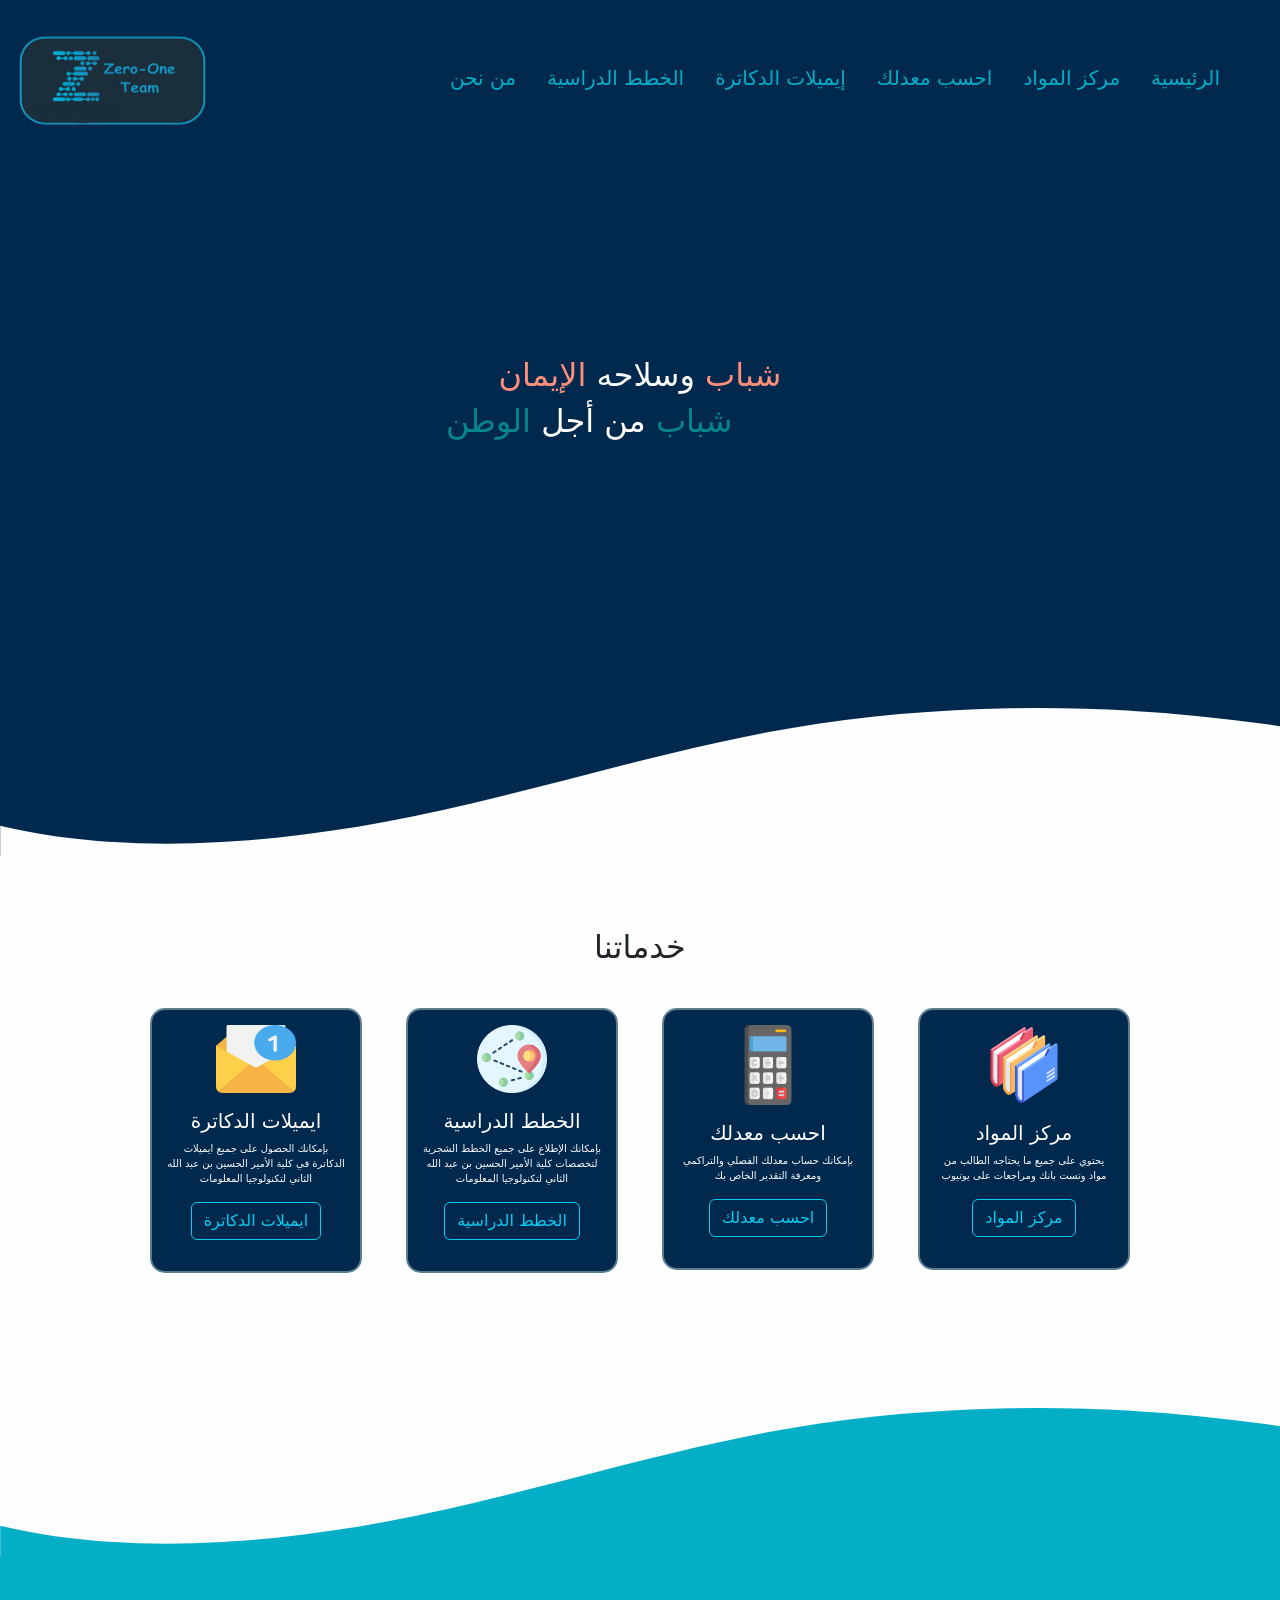
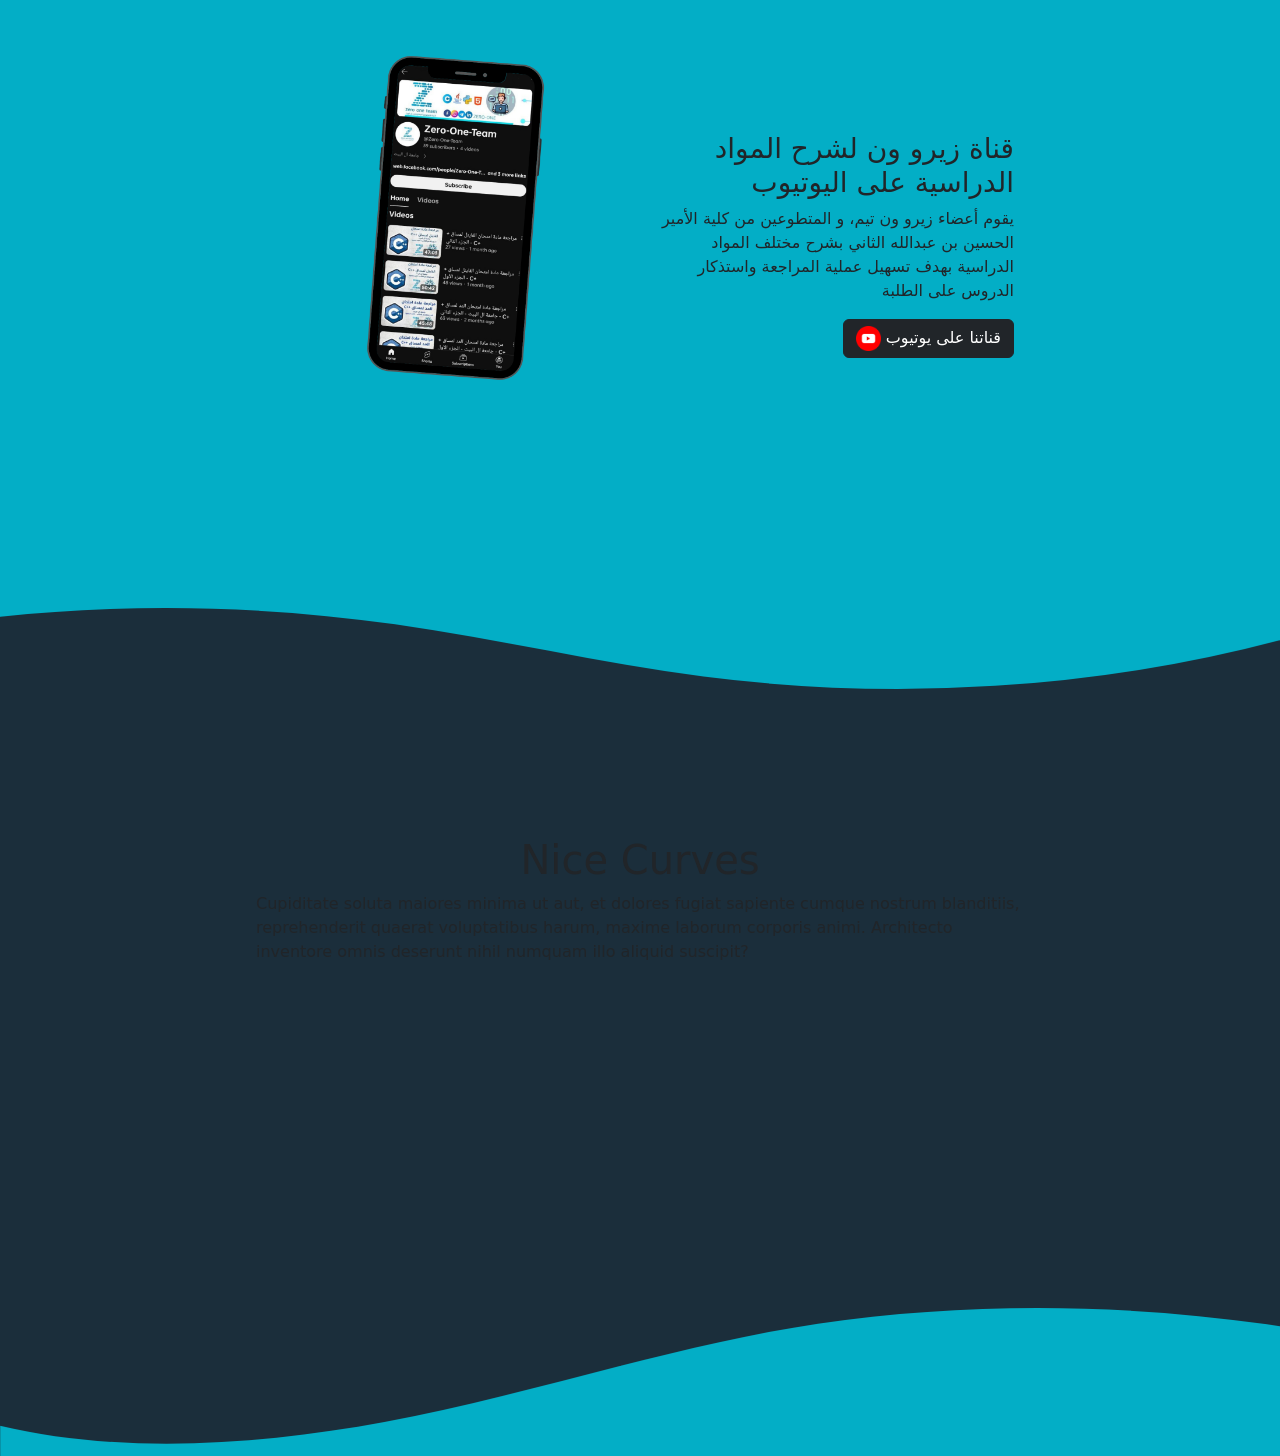
==== index.html @ 3750f83d "Initial commit" ====
<!DOCTYPE html>
<html lang="ar">
<head>
    <meta charset="UTF-8">
    <meta name="viewport" content="width=device-width, initial-scale=1.0">
    <title>Zero One Team Website</title>
    <link rel="stylesheet" href="style.css">
    <meta charset="utf-8">
    <meta name="viewport" content="width=device-width, initial-scale=1">
    <link href="https://cdn.jsdelivr.net/npm/bootstrap@5.3.2/dist/css/bootstrap.min.css" rel="stylesheet">
    <script src="https://cdn.jsdelivr.net/npm/bootstrap@5.3.2/dist/js/bootstrap.bundle.min.js"></script>
    <link rel="stylesheet" href="https://cdnjs.cloudflare.com/ajax/libs/font-awesome/5.15.4/css/all.min.css">

</head>
<body>
  <nav id="nav" class="navbar navbar-expand-lg">
    <div class="container-fluid">

        <!-- Logo -->

        <a id="MainLogo" class="navbar-brand fs-4" href="index.html"><img src="img/Untitled design.png" alt="Zero One Logo" height="130px" width="200px"></a>

        <!-- Toggle Btn -->

        <button class="navbar-toggler custom-toggler" type="button" data-bs-toggle="offcanvas" data-bs-target="#offcanvasNavbar"
          aria-controls="offcanvasNavbar" aria-label="Toggle navigation">
          <span class="navbar-toggler-icon"></span>
        </button>

        <!-- SideBar -->

        <div class="sidebar offcanvas offcanvas-end" id="offcanvasNavbar">
            <div class="offcanvas-header" style="background-color: #03AEC6;">
                <h5 class="offcanvas-title" id="offcanvasNavbarLabel">Zero-One Team</h5>
                <button type="button" class="btn-close" data-bs-dismiss="offcanvas" aria-label="Close"></button>
            </div>
            <div class="offcanvas-body rtl"> <!-- Apply the rtl class here -->
              <ul class="navbar-nav">
                <li class="nav-item active">
                  <a class="nav-link" href="#">الرئيسية</a>
                </li>
                <li class="nav-item">
                  <a class="nav-link" href="#">مركز المواد</a>
                </li>
                <li class="nav-item">
                  <a class="nav-link" href="#">احسب معدلك</a>
                </li>
                <li class="nav-item">
                  <a class="nav-link" href="#">إيميلات الدكاترة</a>
                </li>
                <li class="nav-item">
                  <a class="nav-link" href="#">الخطط الدراسية</a>
                </li>
                <li class="nav-item">
                  <a class="nav-link" href="#">من نحن</a>
                </li>
              </ul>
          </div>
          
        </div>
    </div>
</nav>
    <section class="sec1">
      <br><br>
      <p class="h2">
        <span style="color:#ff8f7a"> شباب <span style="color:white">وسلاحه </span>الإيمان</span>
      </p> 
      <p class="h2"> 
        <span style="color:#05878a;"> شباب <span style="color:white;">من أجل  </span>الوطن &nbsp;&nbsp;&nbsp;&nbsp;&nbsp;&nbsp;&nbsp;&nbsp;&nbsp;</span>
      </p>  
        <div class="wave1">
            <svg data-name="Layer 1" xmlns="http://www.w3.org/2000/svg" viewBox="0 0 1200 120" preserveAspectRatio="none">
                <path d="M985.66,92.83C906.67,72,823.78,31,743.84,14.19c-82.26-17.34-168.06-16.33-250.45.39-57.84,11.73-114,31.07-172,41.86A600.21,600.21,0,0,1,0,27.35V120H1200V95.8C1132.19,118.92,1055.71,111.31,985.66,92.83Z" class="shape-fill"></path>
            </svg>
        </div>
    </section>
    <section class="sec2">
      <br><br><br
        <div class="container">
          <div class="row">
            <div class="col">
              <h4 class="h2">خدماتنا</h4>
            </div>
          </div>
        </div>
        <br>
        <div class="container">
          <div class="row">
            <div class="col-md-3">
              <div class="servicebox">
                <p style="text-align: center;">
                <img src="img/email.png" alt="calculator" height="68px" width="80px">
                </p>
                <h5 style="text-align: center;">ايميلات الدكاترة</h5>
                <p style="text-align: center;">بإمكانك الحصول على جميع ايميلات الدكاترة في كلية الأمير الحسين بن عبد الله الثاني لتكنولوجيا المعلومات</p>
                <p style="text-align: center;">
                <a href="#" class="btn btn-outline-info">ايميلات الدكاترة</a>
                </p>
              </div>
            </div>
            <div class="col-md-3">
              <div class="servicebox">
                <p style="text-align: center;">
                <img src="img/route.png" alt="calculator" height="68px" width="70px">
                </p>
                <h5 style="text-align: center;">الخطط الدراسية</h5>
                <p style="text-align: center;">بإمكانك الإطلاع على جميع الخطط الشجرية لتخصصات كلية الأمير الحسين بن عبد الله الثاني لتكنولوجيا المعلومات </p>
                <p style="text-align: center;">
                <a href="#" class="btn btn-outline-info">الخطط الدراسية</a>
                </p>
              </div>
            </div>
            <div class="col-md-3">
              <div class="servicebox">
                <p style="text-align: center;">
                <img src="img/calculator.png" alt="calculator" height="80px" width="70px">
                </p>
                <h5 style="text-align: center;">احسب معدلك</h5>
                <p style="text-align: center;">بإمكانك حساب معدلك الفصلي والتراكمي ومعرفة التقدير الخاص بك</p>
                <p style="text-align: center;">
                <a href="#" class="btn btn-outline-info">احسب معدلك</a>
                </p>
              </div>
            </div>
            <div class="col-md-3">
              <div class="servicebox">
                <p style="text-align: center;">
                <img src="img/folders.png" alt="calculator" height="80px" width="70px">
                </p>
                <h5 style="text-align: center;">مركز المواد</h5>
                <p style="text-align: center;">يحتوي على جميع ما يحتاجه الطالب من مواد وتست بانك ومراجعات على يوتيوب</p>
                <p style="text-align: center;">
                <a href="#" class="btn btn-outline-info">مركز المواد</a>
                </p>
              </div>
            </div>
          </div>
        </div>
        <div class="wave2">
          <svg data-name="Layer 1" xmlns="http://www.w3.org/2000/svg" viewBox="0 0 1200 120" preserveAspectRatio="none">
              <path d="M985.66,92.83C906.67,72,823.78,31,743.84,14.19c-82.26-17.34-168.06-16.33-250.45.39-57.84,11.73-114,31.07-172,41.86A600.21,600.21,0,0,1,0,27.35V120H1200V95.8C1132.19,118.92,1055.71,111.31,985.66,92.83Z" class="shape-fill"></path>
          </svg>
      </div>
      </section>
      <section class="sec3">
        <div class="container">
          <div class="row">
            <div style="padding-right: 10px; padding-left: 10px;" class="col-md-6" >
              <br><br><br><br>
              <p class="h3">
              قناة زيرو ون لشرح المواد الدراسية على اليوتيوب
              </p>
              
              <p>
              يقوم أعضاء زيرو ون تيم، و المتطوعين من كلية الأمير الحسين بن عبدالله الثاني بشرح مختلف المواد الدراسية بهدف تسهيل عملية المراجعة واستذكار الدروس على الطلبة</p>
              <p>
                <a href="https://www.youtube.com/@Zero-One-Team" class="btn btn-dark">قناتنا على يوتيوب  <img src="img/youtubeLogo.png" alt="YoutubeIcon" width="25px" height="25px"></a>
              </p>
            </div>
            <div style="padding-right: 10px; padding-left: 10px;" class="col-md-6">
              <img src="img/YoutubePic.png" class="img-fluid" alt="Image">
            </div>
          </div>
        </div>
        <div class="wave3">
            <svg data-name="Layer 1" xmlns="http://www.w3.org/2000/svg" viewBox="0 0 1200 120" preserveAspectRatio="none">
                <path d="M985.66,92.83C906.67,72,823.78,31,743.84,14.19c-82.26-17.34-168.06-16.33-250.45.39-57.84,11.73-114,31.07-172,41.86A600.21,600.21,0,0,1,0,27.35V120H1200V95.8C1132.19,118.92,1055.71,111.31,985.66,92.83Z" class="shape-fill"></path>
            </svg>
        </div>
    </section>
    <section class="sec4">
        <h1>Nice Curves</h1>
        <p>Cupiditate soluta maiores minima ut aut, et dolores fugiat sapiente cumque nostrum blanditiis, reprehenderit quaerat voluptatibus harum, maxime laborum corporis animi. Architecto inventore omnis deserunt nihil numquam illo aliquid suscipit?</p>
        <div class="wave4">
          <svg data-name="Layer 1" xmlns="http://www.w3.org/2000/svg" viewBox="0 0 1200 120" preserveAspectRatio="none">
              <path d="M985.66,92.83C906.67,72,823.78,31,743.84,14.19c-82.26-17.34-168.06-16.33-250.45.39-57.84,11.73-114,31.07-172,41.86A600.21,600.21,0,0,1,0,27.35V120H1200V95.8C1132.19,118.92,1055.71,111.31,985.66,92.83Z" class="shape-fill"></path>
          </svg>
      </div>
    </section>
</body>
</html>
---- style.css ----
body{
    margin: 0;
    font-family: 'Prompt', sans-serif;
    color: white;
    background: #202731;
    overflow-x: hidden;
}
.navbar {
    background-color: #01294D;
    text-align: right;
    overflow: hidden;
    display: flex;
    justify-content: space-between;
  }
  
  .navbar-nav {
    text-align: right;
    font-size: 20px;
  }
  
  .navbar-nav .nav-item {
    margin-left: 15px; /* Adjust as needed */
  }
  
  .navbar-nav .nav-link {
    color: #03AEC6; /* Change to your desired color */
  }
  
  
  @media (max-width: 991px) {
    .navbar-nav {
      text-align: right;
    }
  }
.rtl {
    direction: rtl;
}
.custom-toggler .navbar-toggler-icon {
    background-image: url("data:image/svg+xml,%3csvg viewBox='0 0 30 30' xmlns='http://www.w3.org/2000/svg'%3e%3cpath stroke='%2303AEC6' stroke-width='2' stroke-linecap='round' stroke-miterlimit='10' d='M4 7h22M4 15h22M4 23h22'/%3e%3c/svg%3e");
    border: 5px solid #03AEC6; /* Border color */
    border-radius: 3px; /* Adjust border radius as needed */
    padding: 20px;
    transform: scaleX(-1);;
}
section{
    position: relative;
    display: flex;
    flex-direction: column;
    align-items: center;
    min-height: 700px;
    padding: 80px 20vw;
}
.sec1{
    
    background: #01294D;
    color: white;
    font-size: 40px;

}
.sec2{
                
    background: #FDFDFD;
    padding: 0px 10vw 150px;

}
.sec3{
    background: #03AEC6;
    direction: rtl;
    text-align: right;
    min-height: 800px;

}
.sec4{
    
    background: #1b2e3b;
    
}
.wave1 {
    position: absolute;
    bottom: 0;
    left: 0;
    width: 100%;
    overflow: hidden;
    line-height: 0;
}

.wave1 svg {
    position: relative;
    display: block;
    width: calc(168% + 1.3px);
    height: 150px;
    transform: rotateY(180deg);
}

.wave1 .shape-fill {
    fill: #FDFDFD;
}
.wave2 {
    position: absolute;
    bottom: 0;
    left: 0;
    width: 100%;
    overflow: hidden;
    line-height: 0;
}

.wave2 svg {
    position: relative;
    display: block;
    width: calc(168% + 1.3px);
    height: 150px;
    transform: rotateY(180deg);
}

.wave2 .shape-fill {
    fill: #03AEC6;
}   
.wave3 {
    position: absolute;
    bottom: 0;
    left: 0;
    width: 100%;
    overflow: hidden;
    line-height: 0;
}

.wave3 svg {
    position: relative;
    display: block;
    width: calc(168% + 1.3px);
    height: 150px;
    transform: rotateY(180deg);
}

.wave3 .shape-fill {
    fill: #1b2e3b;
} 
.wave4 {
    position: absolute;
    bottom: 0;
    left: 0;
    width: 100%;
    overflow: hidden;
    line-height: 0;
}

.wave4 svg {
    position: relative;
    display: block;
    width: calc(168% + 1.3px);
    height: 150px;
    transform: rotateY(180deg);
}

.wave4 .shape-fill {
    fill: #03AEC6;
} 

/* This for the Service Boxes styles */
.servicebox {
    background-color: #01294D;
    border: 2px solid #5c7d8e;
    border-radius: 15px;
    color:#FDFDFD;
    text-align: right;
    font-size: 10px;
    padding:15px;
    margin:10px
}
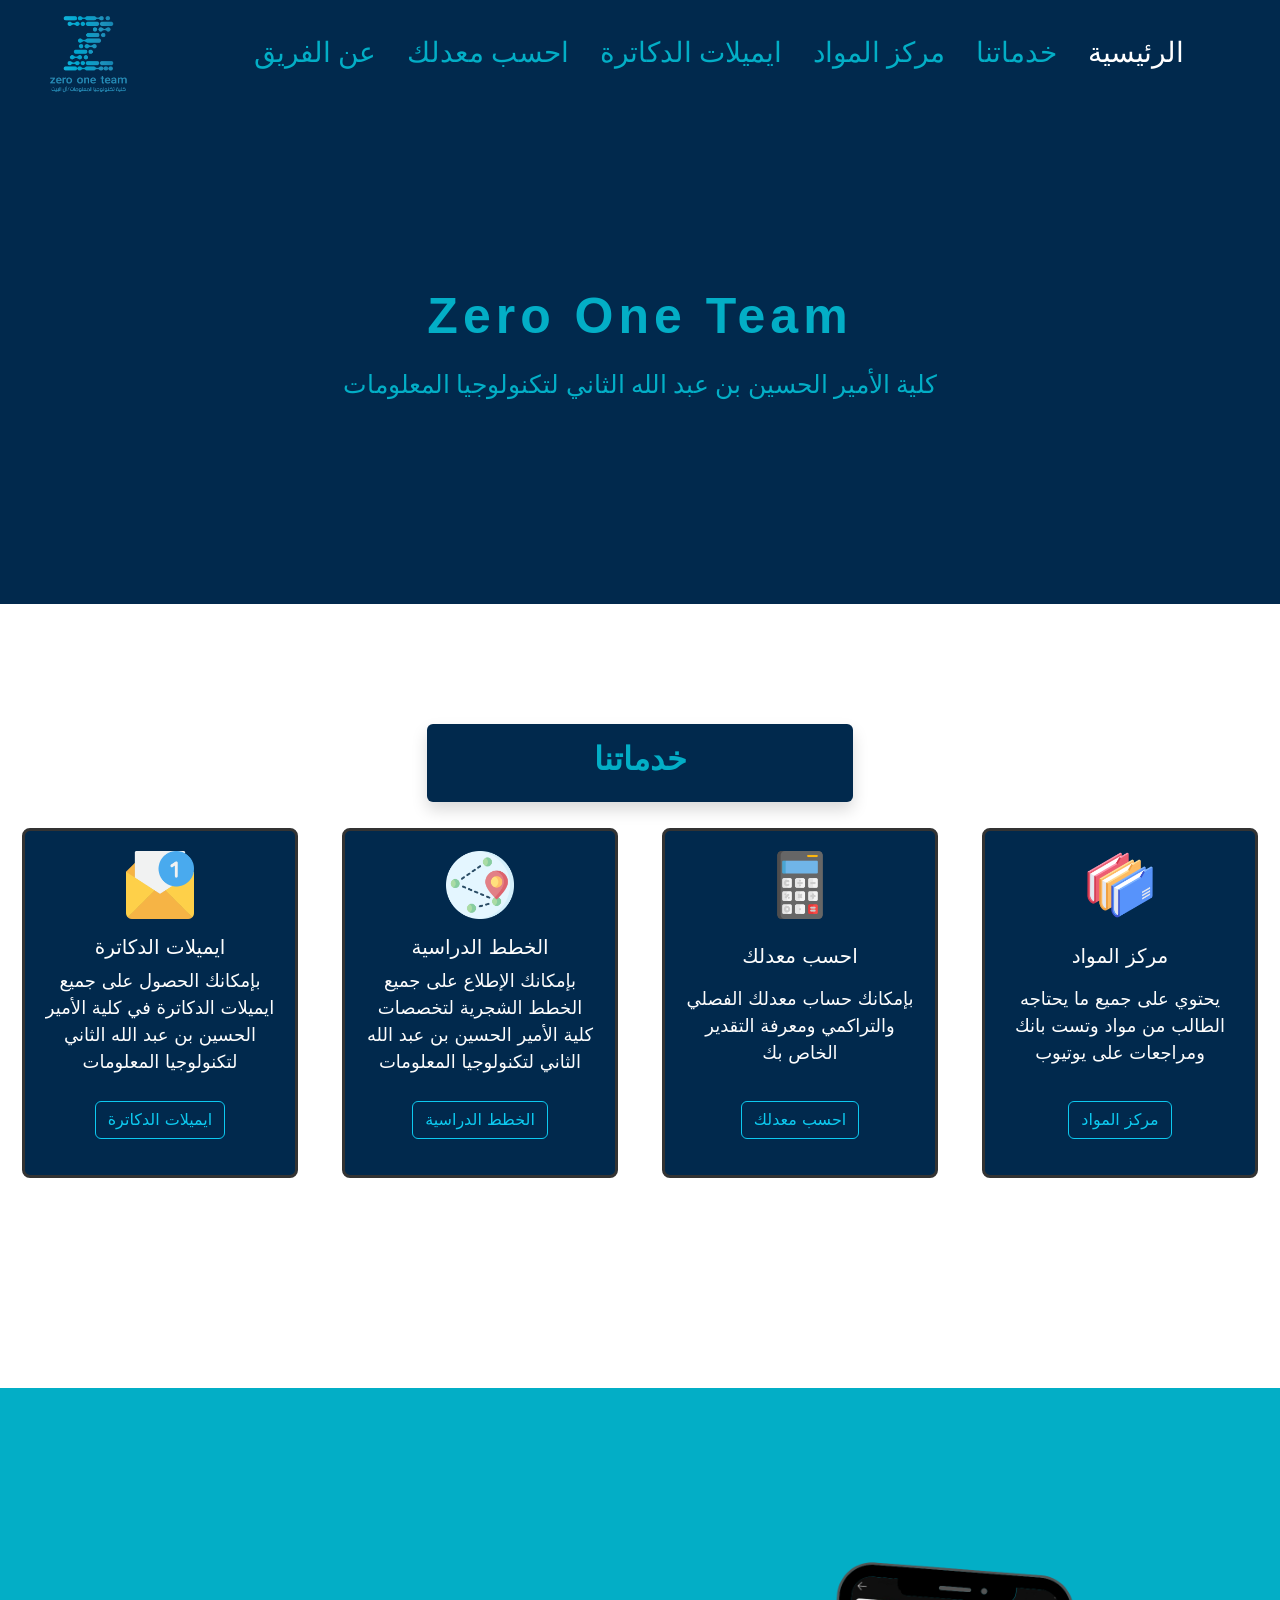
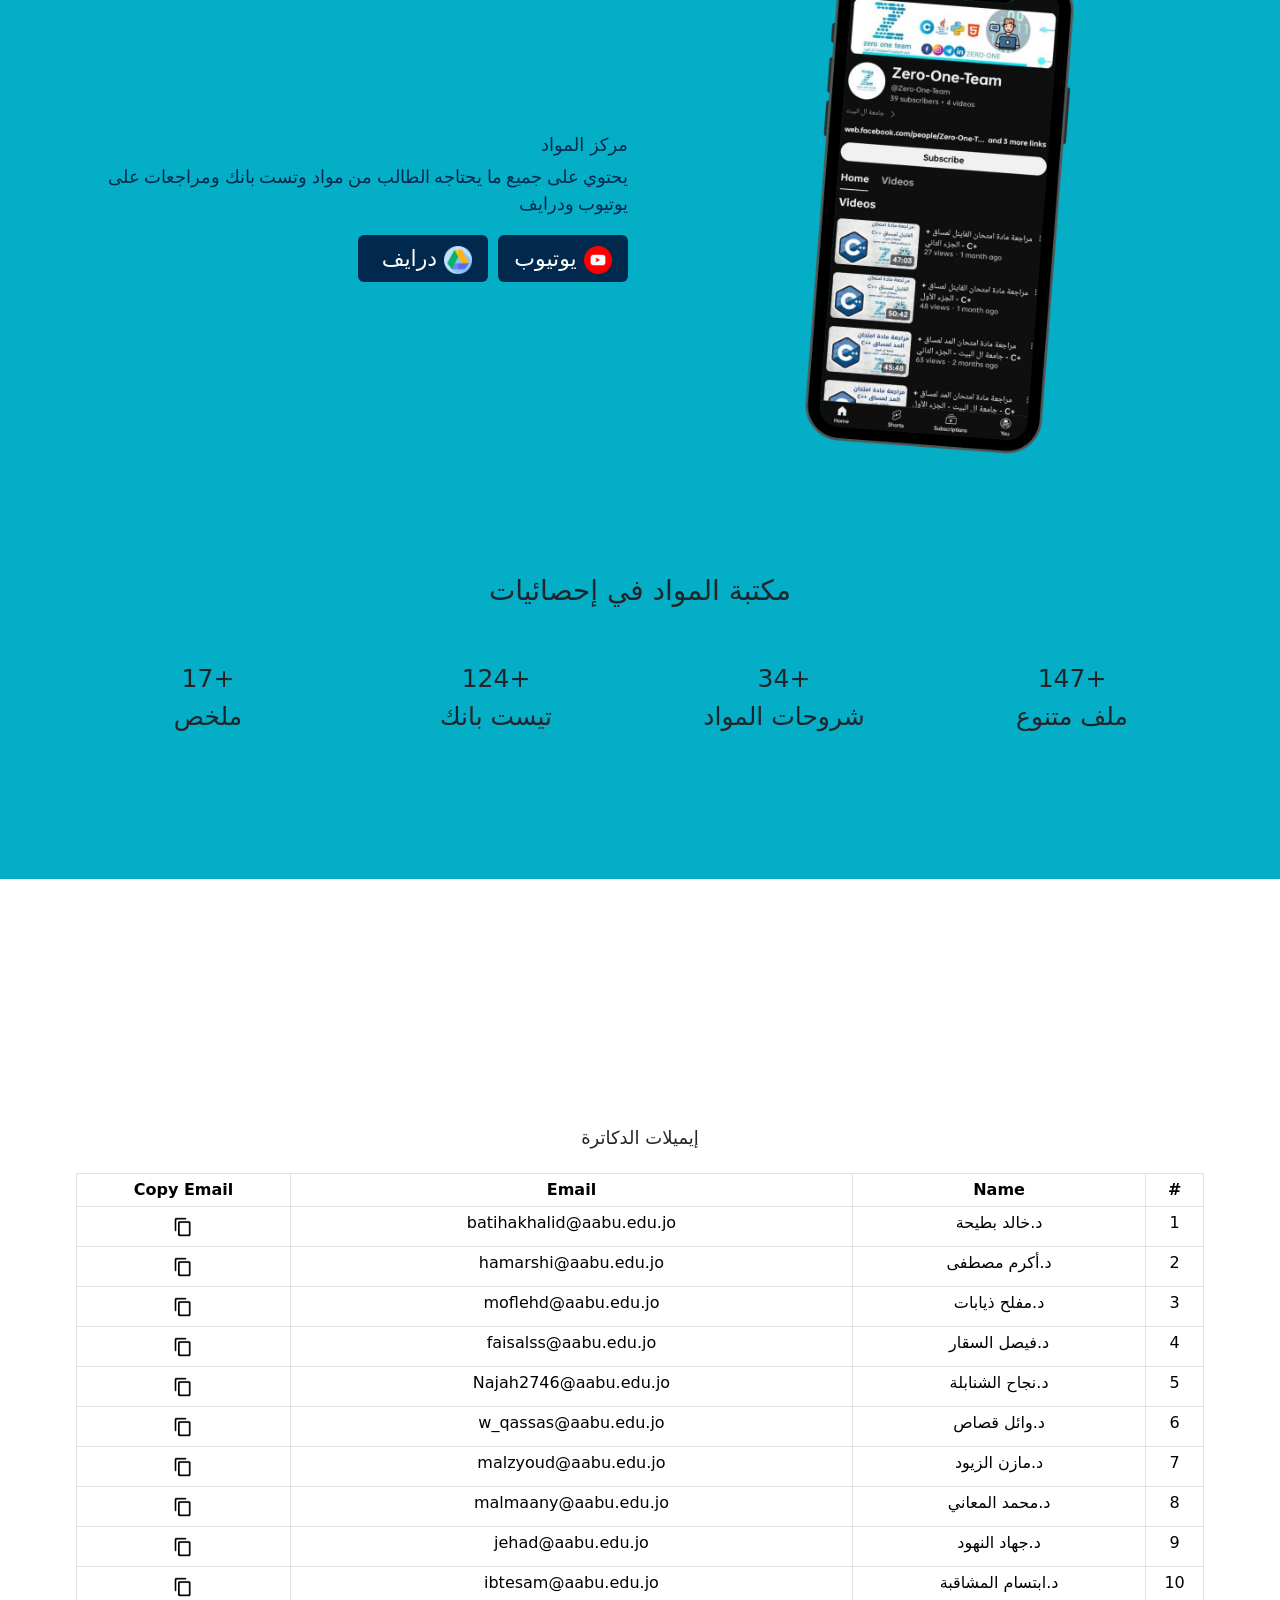
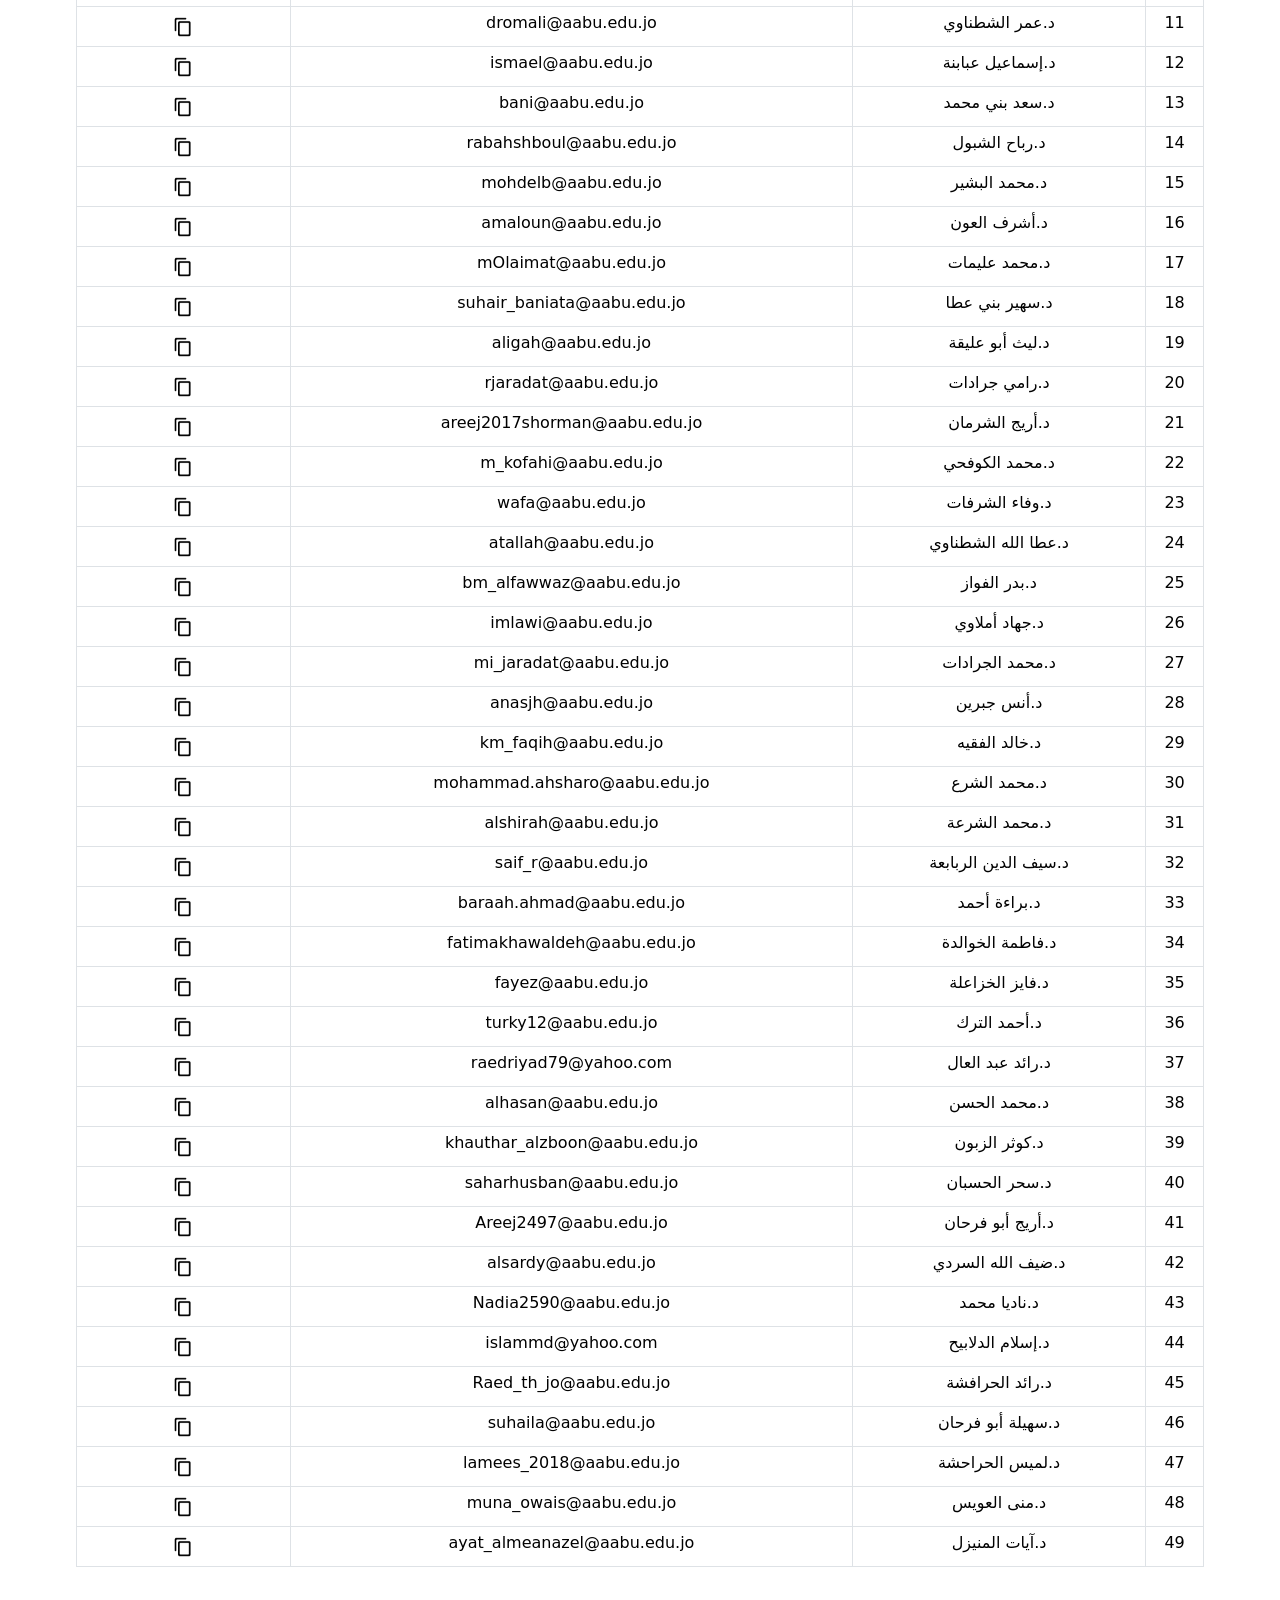
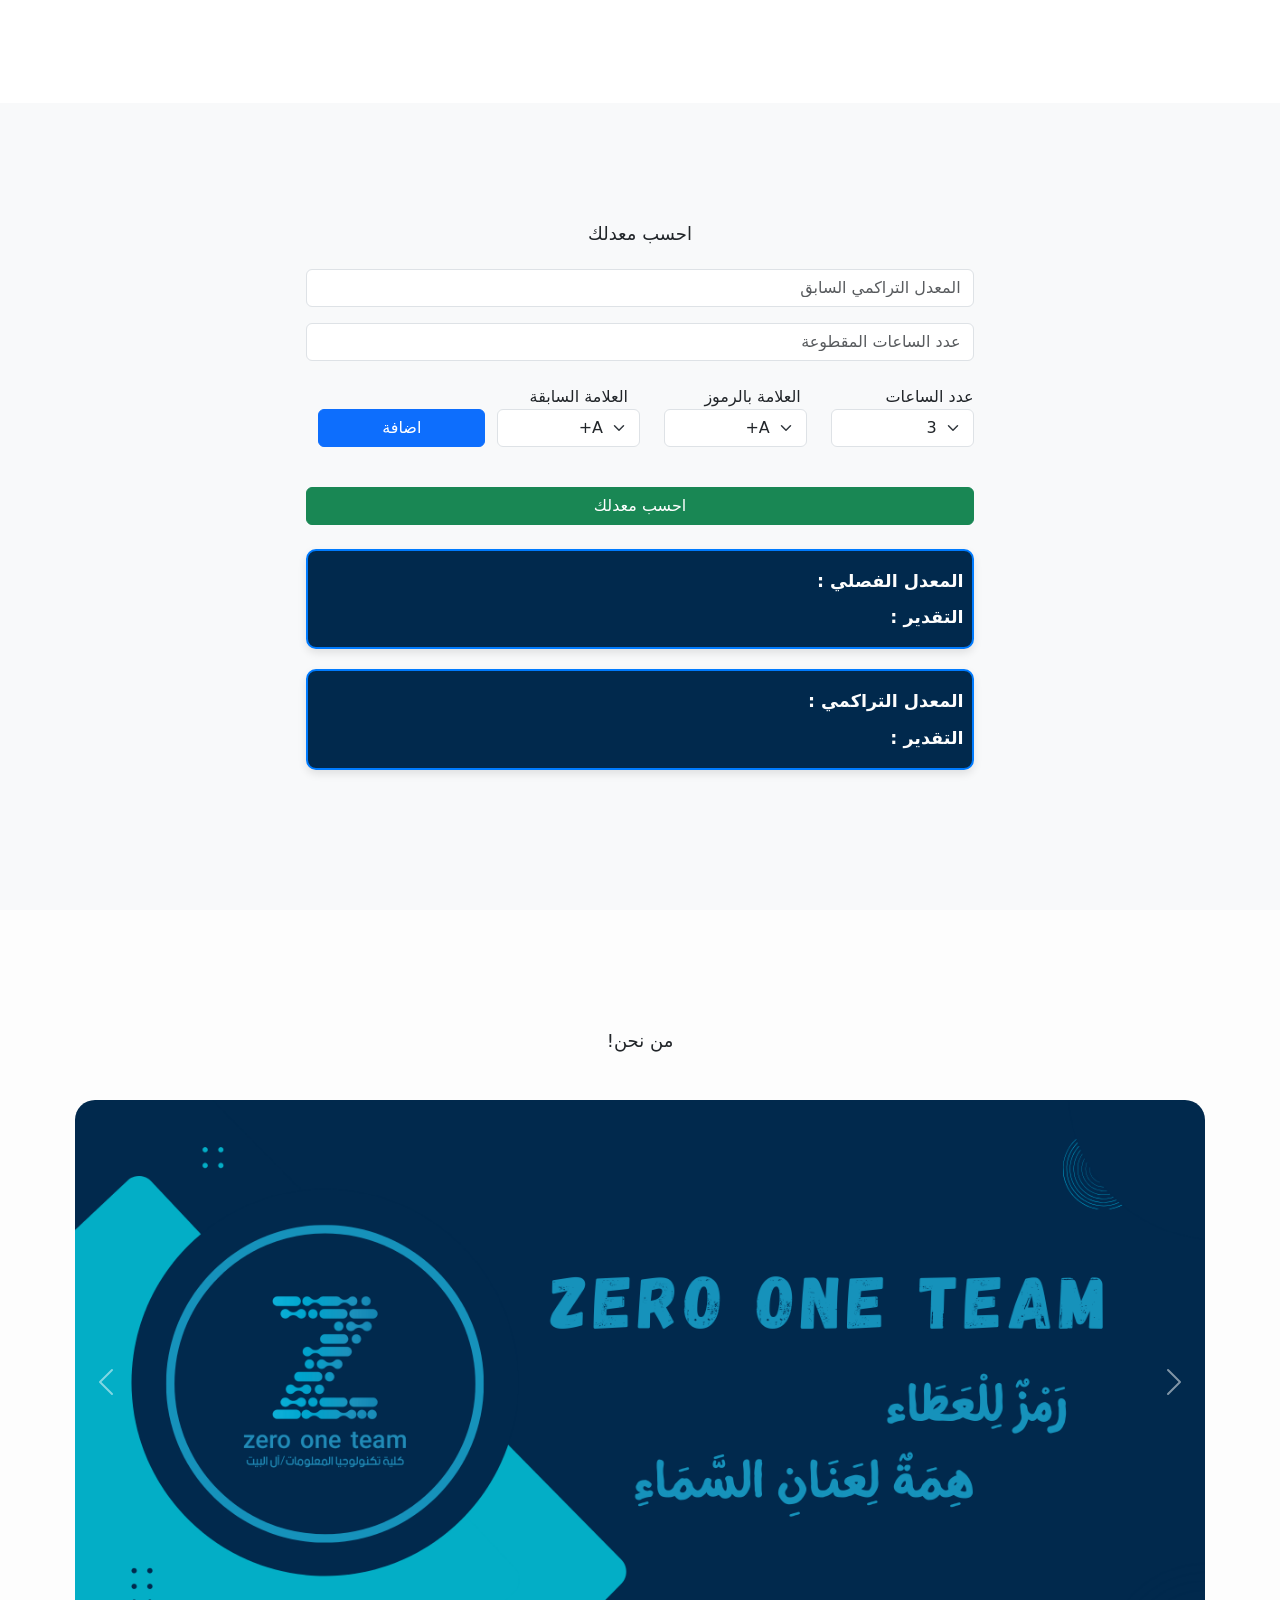
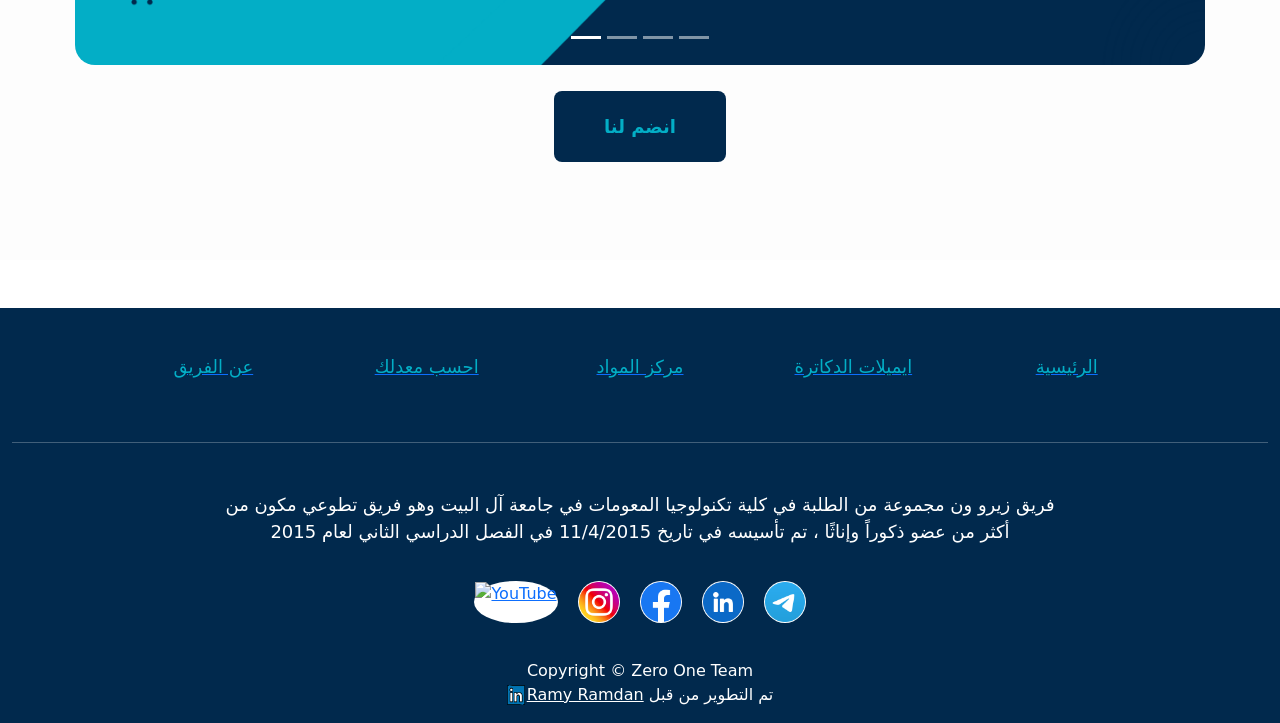
==== commit 6769f4c5: "Add files via upload" ====
--- a/index.html
+++ b/index.html
@@ -1,181 +1,901 @@
 <!DOCTYPE html>
-<html lang="ar">
+<html lang="en">
+
 <head>
-    <meta charset="UTF-8">
-    <meta name="viewport" content="width=device-width, initial-scale=1.0">
-    <title>Zero One Team Website</title>
-    <link rel="stylesheet" href="style.css">
-    <meta charset="utf-8">
-    <meta name="viewport" content="width=device-width, initial-scale=1">
-    <link href="https://cdn.jsdelivr.net/npm/bootstrap@5.3.2/dist/css/bootstrap.min.css" rel="stylesheet">
-    <script src="https://cdn.jsdelivr.net/npm/bootstrap@5.3.2/dist/js/bootstrap.bundle.min.js"></script>
-    <link rel="stylesheet" href="https://cdnjs.cloudflare.com/ajax/libs/font-awesome/5.15.4/css/all.min.css">
-
+    <meta charset="utf-8" />
+    <meta name="viewport" content="width=device-width, initial-scale=1, shrink-to-fit=no" />
+    <meta name="description" content="" />
+    <meta name="author" content="" />
+    <title>Zero One</title>
+    <link rel="icon" type="image/x-icon" href="img/zero.png">
+    <!-- Core theme CSS (includes Bootstrap) -->
+    <link href="https://cdn.jsdelivr.net/npm/bootstrap@5.2.3/dist/css/bootstrap.min.css" rel="stylesheet" />
+    <link href="css/styles.css" rel="stylesheet" />
+    <link href="css/second.css" rel="stylesheet">
+    <script src="https://code.jquery.com/jquery-1.10.2.min.js" type="text/javascript"></script>
+    <link href="https://fonts.cdnfonts.com/css/reklame-script" rel="stylesheet">
 </head>
-<body>
-  <nav id="nav" class="navbar navbar-expand-lg">
-    <div class="container-fluid">
-
-        <!-- Logo -->
-
-        <a id="MainLogo" class="navbar-brand fs-4" href="index.html"><img src="img/Untitled design.png" alt="Zero One Logo" height="130px" width="200px"></a>
-
-        <!-- Toggle Btn -->
-
-        <button class="navbar-toggler custom-toggler" type="button" data-bs-toggle="offcanvas" data-bs-target="#offcanvasNavbar"
-          aria-controls="offcanvasNavbar" aria-label="Toggle navigation">
-          <span class="navbar-toggler-icon"></span>
-        </button>
-
-        <!-- SideBar -->
-
-        <div class="sidebar offcanvas offcanvas-end" id="offcanvasNavbar">
-            <div class="offcanvas-header" style="background-color: #03AEC6;">
-                <h5 class="offcanvas-title" id="offcanvasNavbarLabel">Zero-One Team</h5>
-                <button type="button" class="btn-close" data-bs-dismiss="offcanvas" aria-label="Close"></button>
-            </div>
-            <div class="offcanvas-body rtl"> <!-- Apply the rtl class here -->
-              <ul class="navbar-nav">
-                <li class="nav-item active">
-                  <a class="nav-link" href="#">الرئيسية</a>
-                </li>
-                <li class="nav-item">
-                  <a class="nav-link" href="#">مركز المواد</a>
-                </li>
-                <li class="nav-item">
-                  <a class="nav-link" href="#">احسب معدلك</a>
-                </li>
-                <li class="nav-item">
-                  <a class="nav-link" href="#">إيميلات الدكاترة</a>
-                </li>
-                <li class="nav-item">
-                  <a class="nav-link" href="#">الخطط الدراسية</a>
-                </li>
-                <li class="nav-item">
-                  <a class="nav-link" href="#">من نحن</a>
-                </li>
-              </ul>
-          </div>
-          
+
+<body id="page-top">
+    <!-- Navigation-->
+    <nav class="navbar navbar-expand-sm navbar-dark sticky-top" id="mainNav">
+        <div class="container-fluid px-5">
+            <a class="navbar-brand" href="#page-top">
+                <img src="img/zero.png" alt="Icon" class="logo">
+            </a>
+            <button class="navbar-toggler" type="button" data-bs-toggle="collapse" data-bs-target="#navbarResponsive"
+                aria-controls="navbarResponsive" aria-expanded="false" aria-label="Toggle navigation">
+                <span class="navbar-toggler-icon"></span>
+            </button>
+            <div class="collapse navbar-collapse" id="navbarResponsive" dir="rtl" style="font-family: 'Lateef', serif;">
+                <ul class="navbar-nav ms-auto" rtl-nav>
+                    <li class="nav-item"><a class="nav-link" href="#home">الرئيسية</a></li>
+                    <li class="nav-item"><a class="nav-link" href="#our-services">خدماتنا</a></li>
+                    <li class="nav-item"><a class="nav-link" href="#library">مركز المواد</a></li>
+                    <li class="nav-item"><a class="nav-link" href="#email">ايميلات الدكاترة</a></li>
+                    <li class="nav-item"><a class="nav-link" href="#services">احسب معدلك</a></li>
+                    <li class="nav-item"><a class="nav-link" href="#about">عن الفريق</a></li>
+                </ul>
+            </div>
         </div>
-    </div>
-</nav>
-    <section class="sec1">
-      <br><br>
-      <p class="h2">
-        <span style="color:#ff8f7a"> شباب <span style="color:white">وسلاحه </span>الإيمان</span>
-      </p> 
-      <p class="h2"> 
-        <span style="color:#05878a;"> شباب <span style="color:white;">من أجل  </span>الوطن &nbsp;&nbsp;&nbsp;&nbsp;&nbsp;&nbsp;&nbsp;&nbsp;&nbsp;</span>
-      </p>  
-        <div class="wave1">
-            <svg data-name="Layer 1" xmlns="http://www.w3.org/2000/svg" viewBox="0 0 1200 120" preserveAspectRatio="none">
-                <path d="M985.66,92.83C906.67,72,823.78,31,743.84,14.19c-82.26-17.34-168.06-16.33-250.45.39-57.84,11.73-114,31.07-172,41.86A600.21,600.21,0,0,1,0,27.35V120H1200V95.8C1132.19,118.92,1055.71,111.31,985.66,92.83Z" class="shape-fill"></path>
-            </svg>
+    </nav>
+
+    <!-- Header-->
+    <header class="HeaderSec" id="home">
+        <div class="container-fluid text-center px-1">
+            <h1 class="fw-bolder display-4 display-md-6"><span
+                    style="font-family: 'Reklame Script Regular DEMO', sans-serif; letter-spacing: 5px;">Zero One
+                    Team</span></h1>
+            <p class="lead">كلية الأمير الحسين بن عبد الله الثاني لتكنولوجيا المعلومات</p>
+        </div>
+    </header>
+
+
+    <!-- Contact section-->
+    <section class="sec1" id="our-services">
+        <div class="d-flex justify-content-center align-items-center mb-3">
+            <div class="col-4 text-center p-3 rounded shadow" style="background-color: #01294D;">
+                <h2 class="fw-bold" style="font-family: 'Lateef', serif; font-size: 2rem; color: #03AEC6;">
+                    خدماتنا
+                </h2>
+            </div>
+        </div>
+        <div class="container-fluid">
+            <div class="row">
+                <div class="col-md-3">
+                    <div class="servicebox">
+                        <p>
+                            <img src="img/email.png" alt="email">
+                        </p>
+                        <h5>ايميلات الدكاترة</h5>
+                        <p>بإمكانك الحصول على جميع ايميلات الدكاترة في كلية الأمير الحسين بن عبد الله الثاني لتكنولوجيا
+                            المعلومات</p>
+                        <p>
+                            <a href="#email" class="btn btn-outline-info">ايميلات الدكاترة</a>
+                        </p>
+                    </div>
+                </div>
+                <div class="col-md-3">
+                    <div class="servicebox">
+                        <p>
+                            <img src="img/route.png" alt="route">
+                        </p>
+                        <h5>الخطط الدراسية</h5>
+                        <p>بإمكانك الإطلاع على جميع الخطط الشجرية لتخصصات كلية الأمير الحسين بن عبد الله الثاني
+                            لتكنولوجيا المعلومات</p>
+                        <p>
+                            <a href="https://drive.google.com/drive/folders/1-YEwNdm-Cn7hnQa7rtXiu3ecn6IY2Y7d?usp=drive_link"
+                                class="btn btn-outline-info" target="_blank">الخطط الدراسية</a>
+                        </p>
+                    </div>
+                </div>
+                <div class="col-md-3">
+                    <div class="servicebox">
+                        <p>
+                            <img src="img/calculator.png" alt="calculator">
+                        </p>
+                        <h5>احسب معدلك</h5>
+                        <p>بإمكانك حساب معدلك الفصلي والتراكمي ومعرفة التقدير الخاص بك</p>
+                        <p>
+                            <a href="#services" class="btn btn-outline-info">احسب معدلك</a>
+                        </p>
+                    </div>
+                </div>
+                <div class="col-md-3">
+                    <div class="servicebox">
+                        <p>
+                            <img src="img/folders.png" alt="folders">
+                        </p>
+                        <h5>مركز المواد</h5>
+                        <p>يحتوي على جميع ما يحتاجه الطالب من مواد وتست بانك ومراجعات على يوتيوب</p>
+                        <p>
+                            <a href="#library" class="btn btn-outline-info">مركز المواد</a>
+                        </p>
+                    </div>
+                </div>
+            </div>
         </div>
     </section>
-    <section class="sec2">
-      <br><br><br
-        <div class="container">
-          <div class="row">
-            <div class="col">
-              <h4 class="h2">خدماتنا</h4>
-            </div>
-          </div>
-        </div>
-        <br>
-        <div class="container">
-          <div class="row">
-            <div class="col-md-3">
-              <div class="servicebox">
-                <p style="text-align: center;">
-                <img src="img/email.png" alt="calculator" height="68px" width="80px">
-                </p>
-                <h5 style="text-align: center;">ايميلات الدكاترة</h5>
-                <p style="text-align: center;">بإمكانك الحصول على جميع ايميلات الدكاترة في كلية الأمير الحسين بن عبد الله الثاني لتكنولوجيا المعلومات</p>
-                <p style="text-align: center;">
-                <a href="#" class="btn btn-outline-info">ايميلات الدكاترة</a>
-                </p>
-              </div>
-            </div>
-            <div class="col-md-3">
-              <div class="servicebox">
-                <p style="text-align: center;">
-                <img src="img/route.png" alt="calculator" height="68px" width="70px">
-                </p>
-                <h5 style="text-align: center;">الخطط الدراسية</h5>
-                <p style="text-align: center;">بإمكانك الإطلاع على جميع الخطط الشجرية لتخصصات كلية الأمير الحسين بن عبد الله الثاني لتكنولوجيا المعلومات </p>
-                <p style="text-align: center;">
-                <a href="#" class="btn btn-outline-info">الخطط الدراسية</a>
-                </p>
-              </div>
-            </div>
-            <div class="col-md-3">
-              <div class="servicebox">
-                <p style="text-align: center;">
-                <img src="img/calculator.png" alt="calculator" height="80px" width="70px">
-                </p>
-                <h5 style="text-align: center;">احسب معدلك</h5>
-                <p style="text-align: center;">بإمكانك حساب معدلك الفصلي والتراكمي ومعرفة التقدير الخاص بك</p>
-                <p style="text-align: center;">
-                <a href="#" class="btn btn-outline-info">احسب معدلك</a>
-                </p>
-              </div>
-            </div>
-            <div class="col-md-3">
-              <div class="servicebox">
-                <p style="text-align: center;">
-                <img src="img/folders.png" alt="calculator" height="80px" width="70px">
-                </p>
-                <h5 style="text-align: center;">مركز المواد</h5>
-                <p style="text-align: center;">يحتوي على جميع ما يحتاجه الطالب من مواد وتست بانك ومراجعات على يوتيوب</p>
-                <p style="text-align: center;">
-                <a href="#" class="btn btn-outline-info">مركز المواد</a>
-                </p>
-              </div>
-            </div>
-          </div>
-        </div>
-        <div class="wave2">
-          <svg data-name="Layer 1" xmlns="http://www.w3.org/2000/svg" viewBox="0 0 1200 120" preserveAspectRatio="none">
-              <path d="M985.66,92.83C906.67,72,823.78,31,743.84,14.19c-82.26-17.34-168.06-16.33-250.45.39-57.84,11.73-114,31.07-172,41.86A600.21,600.21,0,0,1,0,27.35V120H1200V95.8C1132.19,118.92,1055.71,111.31,985.66,92.83Z" class="shape-fill"></path>
-          </svg>
-      </div>
-      </section>
-      <section class="sec3">
-        <div class="container">
-          <div class="row">
-            <div style="padding-right: 10px; padding-left: 10px;" class="col-md-6" >
-              <br><br><br><br>
-              <p class="h3">
-              قناة زيرو ون لشرح المواد الدراسية على اليوتيوب
-              </p>
-              
-              <p>
-              يقوم أعضاء زيرو ون تيم، و المتطوعين من كلية الأمير الحسين بن عبدالله الثاني بشرح مختلف المواد الدراسية بهدف تسهيل عملية المراجعة واستذكار الدروس على الطلبة</p>
-              <p>
-                <a href="https://www.youtube.com/@Zero-One-Team" class="btn btn-dark">قناتنا على يوتيوب  <img src="img/youtubeLogo.png" alt="YoutubeIcon" width="25px" height="25px"></a>
-              </p>
-            </div>
-            <div style="padding-right: 10px; padding-left: 10px;" class="col-md-6">
-              <img src="img/YoutubePic.png" class="img-fluid" alt="Image">
-            </div>
-          </div>
-        </div>
-        <div class="wave3">
-            <svg data-name="Layer 1" xmlns="http://www.w3.org/2000/svg" viewBox="0 0 1200 120" preserveAspectRatio="none">
-                <path d="M985.66,92.83C906.67,72,823.78,31,743.84,14.19c-82.26-17.34-168.06-16.33-250.45.39-57.84,11.73-114,31.07-172,41.86A600.21,600.21,0,0,1,0,27.35V120H1200V95.8C1132.19,118.92,1055.71,111.31,985.66,92.83Z" class="shape-fill"></path>
-            </svg>
+
+    <div id="library" style="padding: 80px 0;">
+        <section class="sec2">
+            <div class="container my-4">
+                <div class="row align-items-center">
+                    <!-- Text Section -->
+                    <div class="col-md-6 col-sm-12 text-section" dir="rtl">
+                        <h2 style="color: #01294D;">مركز المواد</h2>
+                        <p style="font-family: 'Lateef', serif; color: #01294D;">
+                            يحتوي على جميع ما يحتاجه الطالب من مواد وتست بانك ومراجعات على يوتيوب ودرايف
+                        </p>
+                        <a href="https://www.youtube.com/@Zero-One-Team" class="btn" target="_blank">
+                            <img src="img/youtubeLogo.png" width="28" height="28"> يوتيوب
+                        </a>
+                        <a href="https://drive.google.com/drive/folders/1JIBNpHScW6Ufb4RhFoRnpn6LPFGLsJQR?usp=drive_link"
+                            class="btn" target="_blank">
+                            <img src="img/google-drive.png" width="28" height="28"> درايف&nbsp;
+                        </a>
+                    </div>
+
+                    <!-- Image Section -->
+                    <div class="col-md-6 col-sm-12">
+                        <img src="img/YoutubePic.png" alt="Description" class="section-image img-fluid">
+                    </div>
+                </div>
+                <br>
+                <br>
+                <div id="Statics">
+                    <div class="row text-center">
+                        <h3>مكتبة المواد في إحصائيات</h3>
+                    </div><br>
+                    <div class="row text-center" dir="rtl">
+                        <div class="col-3 size-of-text">
+                            <span id="counter1">+250</span>
+                        </div>
+                        <div class="col-3 size-of-text">
+                            <span id="counter2">+50</span>
+                        </div>
+                        <div class="col-3 size-of-text">
+                            <span id="counter3">+200</span>
+                        </div>
+                        <div class="col-3 size-of-text">
+                            <span id="counter4">+25</span>
+                        </div>
+                    </div>
+                    <div class="row text-center" dir="rtl">
+                        <div class="col-3 size-of-text">
+                            ملف متنوع
+                        </div>
+                        <div class="col-3 size-of-text">
+                            شروحات المواد
+                        </div>
+                        <div class="col-3 size-of-text">
+                            تيست بانك
+                        </div>
+                        <div class="col-3 size-of-text">
+                            ملخص
+                        </div>
+                    </div>
+                </div>
+
+
+            </div>
+        </section>
+    </div>
+
+
+
+
+    <section id="email">
+        <div class="container mt-5">
+            <h2 class="text-center mb-4">إيميلات الدكاترة</h2>
+
+            <!-- Responsive Table -->
+            <div class="table-responsive text-center" dir="rtl">
+                <table class="table table-sm table-hover table-bordered">
+                    <thead class="thead-dark">
+                        <tr>
+                            <th>#</th>
+                            <th>Name</th>
+                            <th>Email</th>
+                            <th>Copy Email</th>
+                        </tr>
+                    </thead>
+                    <tbody>
+                        <tr>
+                            <td>1</td>
+                            <td>د.خالد بطيحة</td>
+                            <td><span id="email1">batihakhalid@aabu.edu.jo</span></td>
+                            <td><button class="btn btn-sm" onclick="copyEmail('email1')"><img src="img/copy.png"
+                                        height="20px" ; width="20px"></button>
+                            </td>
+                        </tr>
+                        <tr>
+                            <td>2</td>
+                            <td>د.أكرم مصطفى</td>
+                            <td><span id="email2">hamarshi@aabu.edu.jo</span></td>
+                            <td><button class="btn btn-sm" onclick="copyEmail('email2')"><img src="img/copy.png"
+                                        height="20px" ; width="20px"></button>
+                            </td>
+                        </tr>
+                        <tr>
+                            <td>3</td>
+                            <td>د.مفلح ذيابات</td>
+                            <td><span id="email3">moflehd@aabu.edu.jo</span></td>
+                            <td><button class="btn btn-sm" onclick="copyEmail('email3')"><img src="img/copy.png"
+                                        height="20px" ; width="20px"></button>
+                            </td>
+                        </tr>
+                        <tr></tr>
+                        <td>4</td>
+                        <td>د.فيصل السقار</td>
+                        <td><span id="email4">faisalss@aabu.edu.jo</span></td>
+                        <td><button class="btn btn-sm" onclick="copyEmail('email4')"><img src="img/copy.png"
+                                    height="20px" ; width="20px"></button>
+                        </td>
+                        </tr>
+                        <tr>
+                            <td>5</td>
+                            <td>د.نجاح الشنابلة</td>
+                            <td><span id="email5">Najah2746@aabu.edu.jo</span></td>
+                            <td><button class="btn btn-sm" onclick="copyEmail('email5')"><img src="img/copy.png"
+                                        height="20px" ; width="20px"></button>
+                            </td>
+                        </tr>
+                        <tr>
+                            <td>6</td>
+                            <td>د.وائل قصاص</td>
+                            <td><span id="email6">w_qassas@aabu.edu.jo</span></td>
+                            <td><button class="btn btn-sm" onclick="copyEmail('email6')"><img src="img/copy.png"
+                                        height="20px" ; width="20px"></button>
+                            </td>
+                        </tr>
+                        <tr></tr>
+                        <td>7</td>
+                        <td>د.مازن الزيود</td>
+                        <td><span id="email7">malzyoud@aabu.edu.jo</span></td>
+                        <td><button class="btn btn-sm" onclick="copyEmail('email7')"><img src="img/copy.png"
+                                    height="20px" ; width="20px"></button>
+                        </td>
+                        </tr>
+                        <tr>
+                            <td>8</td>
+                            <td>د.محمد المعاني</td>
+                            <td><span id="email8">malmaany@aabu.edu.jo</span></td>
+                            <td><button class="btn btn-sm" onclick="copyEmail('email8')"><img src="img/copy.png"
+                                        height="20px" ; width="20px"></button>
+                            </td>
+                        </tr>
+                        <tr>
+                            <td>9</td>
+                            <td>د.جهاد النهود</td>
+                            <td><span id="email9">jehad@aabu.edu.jo</span></td>
+                            <td><button class="btn btn-sm" onclick="copyEmail('email9')"><img src="img/copy.png"
+                                        height="20px" ; width="20px"></button>
+                            </td>
+                        </tr>
+                        <tr></tr>
+                        <td>10</td>
+                        <td>د.ابتسام المشاقبة</td>
+                        <td><span id="email10">ibtesam@aabu.edu.jo</span></td>
+                        <td><button class="btn btn-sm" onclick="copyEmail('email10')"><img src="img/copy.png"
+                                    height="20px" ; width="20px"></button>
+                        </td>
+                        </tr>
+                        <tr>
+                            <td>11</td>
+                            <td>د.عمر الشطناوي</td>
+                            <td><span id="email11">dromali@aabu.edu.jo</span></td>
+                            <td><button class="btn btn-sm" onclick="copyEmail('email11')"><img src="img/copy.png"
+                                        height="20px" ; width="20px"></button>
+                            </td>
+                        </tr>
+                        <tr>
+                            <td>12</td>
+                            <td>د.إسماعيل عبابنة</td>
+                            <td><span id="email12">ismael@aabu.edu.jo</span></td>
+                            <td><button class="btn btn-sm" onclick="copyEmail('email12')"><img src="img/copy.png"
+                                        height="20px" ; width="20px"></button>
+                            </td>
+                        </tr>
+                        <tr>
+                        </tr>
+                        <td>13</td>
+                        <td>د.سعد بني محمد</td>
+                        <td><span id="email13">bani@aabu.edu.jo</span></td>
+                        <td><button class="btn btn-sm" onclick="copyEmail('email13')"><img src="img/copy.png"
+                                    height="20px" ; width="20px"></button>
+                        </td>
+                        </tr>
+                        <tr>
+                            <td>14</td>
+                            <td>د.رباح الشبول</td>
+                            <td><span id="email14">rabahshboul@aabu.edu.jo</span></td>
+                            <td><button class="btn btn-sm" onclick="copyEmail('email14')"><img src="img/copy.png"
+                                        height="20px" ; width="20px"></button>
+                            </td>
+                        </tr>
+                        <tr></tr>
+                        <td>15</td>
+                        <td>د.محمد البشير</td>
+                        <td><span id="email15">mohdelb@aabu.edu.jo</span></td>
+                        <td><button class="btn btn-sm" onclick="copyEmail('email15')"><img src="img/copy.png"
+                                    height="20px" ; width="20px"></button>
+                        </td>
+                        </tr>
+                        <tr>
+                            <td>16</td>
+                            <td>د.أشرف العون</td>
+                            <td><span id="email16">amaloun@aabu.edu.jo</span></td>
+                            <td><button class="btn btn-sm" onclick="copyEmail('email16')"><img src="img/copy.png"
+                                        height="20px" ; width="20px"></button>
+                            </td>
+                        </tr>
+                        <tr>
+                            <td>17</td>
+                            <td>د.محمد عليمات</td>
+                            <td><span id="email17">mOlaimat@aabu.edu.jo</span></td>
+                            <td><button class="btn btn-sm" onclick="copyEmail('email17')"><img src="img/copy.png"
+                                        height="20px" ; width="20px"></button>
+                            </td>
+                        </tr>
+                        <tr></tr>
+                        <td>18</td>
+                        <td>د.سهير بني عطا</td>
+                        <td><span id="email18">suhair_baniata@aabu.edu.jo</span></td>
+                        <td><button class="btn btn-sm" onclick="copyEmail('email18')"><img src="img/copy.png"
+                                    height="20px" ; width="20px"></button>
+                        </td>
+                        </tr>
+                        <tr>
+                            <td>19</td>
+                            <td>د.ليث أبو عليقة</td>
+                            <td><span id="email19">aligah@aabu.edu.jo</span></td>
+                            <td><button class="btn btn-sm" onclick="copyEmail('email19')"><img src="img/copy.png"
+                                        height="20px" ; width="20px"></button>
+                            </td>
+                        </tr>
+                        <tr>
+                            <td>20</td>
+                            <td>د.رامي جرادات</td>
+                            <td><span id="email20">rjaradat@aabu.edu.jo</span></td>
+                            <td><button class="btn btn-sm" onclick="copyEmail('email20')"><img src="img/copy.png"
+                                        height="20px" ; width="20px"></button>
+                            </td>
+                        </tr>
+                        <tr>
+                        </tr>
+                        <td>21</td>
+                        <td>د.أريج الشرمان</td>
+                        <td><span id="email21">areej2017shorman@aabu.edu.jo</span></td>
+                        <td><button class="btn btn-sm" onclick="copyEmail('emai21')"><img src="img/copy.png"
+                                    height="20px" ; width="20px"></button>
+                        </td>
+                        </tr>
+                        <tr></tr>
+                        <td>22</td>
+                        <td>د.محمد الكوفحي</td>
+                        <td><span id="email22">m_kofahi@aabu.edu.jo</span></td>
+                        <td><button class="btn btn-sm" onclick="copyEmail('email22')"><img src="img/copy.png"
+                                    height="20px" ; width="20px"></button>
+                        </td>
+                        </tr>
+                        <tr>
+                            <td>23</td>
+                            <td>د.وفاء الشرفات</td>
+                            <td><span id="email23">wafa@aabu.edu.jo</span></td>
+                            <td><button class="btn btn-sm" onclick="copyEmail('email23')"><img src="img/copy.png"
+                                        height="20px" ; width="20px"></button>
+                            </td>
+                        </tr>
+                        <tr>
+                            <td>24</td>
+                            <td>د.عطا الله الشطناوي</td>
+                            <td><span id="email24">atallah@aabu.edu.jo</span></td>
+                            <td><button class="btn btn-sm" onclick="copyEmail('email24')"><img src="img/copy.png"
+                                        height="20px" ; width="20px"></button>
+                            </td>
+                        </tr>
+                        <tr>
+                        </tr>
+                        <td>25</td>
+                        <td>د.بدر الفواز</td>
+                        <td><span id="email25">bm_alfawwaz@aabu.edu.jo</span></td>
+                        <td><button class="btn btn-sm" onclick="copyEmail('email25')"><img src="img/copy.png"
+                                    height="20px" ; width="20px"></button>
+                        </td>
+                        </tr>
+                        <tr>
+                            <td>26</td>
+                            <td>د.جهاد أملاوي</td>
+                            <td><span id="email26">imlawi@aabu.edu.jo</span></td>
+                            <td><button class="btn btn-sm" onclick="copyEmail('email26')"><img src="img/copy.png"
+                                        height="20px" ; width="20px"></button>
+                            </td>
+                        </tr>
+                        <tr></tr>
+                        <td>27</td>
+                        <td>د.محمد الجرادات</td>
+                        <td><span id="email27">mi_jaradat@aabu.edu.jo</span></td>
+                        <td><button class="btn btn-sm" onclick="copyEmail('email27')"><img src="img/copy.png"
+                                    height="20px" ; width="20px"></button>
+                        </td>
+                        </tr>
+                        <tr>
+                            <td>28</td>
+                            <td>د.أنس جبرين</td>
+                            <td><span id="email28">anasjh@aabu.edu.jo</span></td>
+                            <td><button class="btn btn-sm" onclick="copyEmail('email28')"><img src="img/copy.png"
+                                        height="20px" ; width="20px"></button>
+                            </td>
+                        </tr>
+                        <tr>
+                            <td>29</td>
+                            <td>د.خالد الفقيه</td>
+                            <td><span id="email29">km_faqih@aabu.edu.jo</span></td>
+                            <td><button class="btn btn-sm" onclick="copyEmail('email29')"><img src="img/copy.png"
+                                        height="20px" ; width="20px"></button>
+                            </td>
+                        </tr>
+                        <tr></tr>
+                        <td>30</td>
+                        <td>د.محمد الشرع</td>
+                        <td><span id="email30">mohammad.ahsharo@aabu.edu.jo</span></td>
+                        <td><button class="btn btn-sm" onclick="copyEmail('email30')"><img src="img/copy.png"
+                                    height="20px" ; width="20px"></button>
+                        </td>
+                        </tr>
+                        <tr>
+                            <td>31</td>
+                            <td>د.محمد الشرعة</td>
+                            <td><span id="email31">alshirah@aabu.edu.jo</span></td>
+                            <td><button class="btn btn-sm" onclick="copyEmail('email31')"><img src="img/copy.png"
+                                        height="20px" ; width="20px"></button>
+                            </td>
+                        </tr>
+                        <tr>
+                            <td>32</td>
+                            <td>د.سيف الدين الربابعة</td>
+                            <td><span id="email32">saif_r@aabu.edu.jo</span></td>
+                            <td><button class="btn btn-sm" onclick="copyEmail('email32')"><img src="img/copy.png"
+                                        height="20px" ; width="20px"></button>
+                            </td>
+                        </tr>
+                        <tr>
+                        </tr>
+                        <td>33</td>
+                        <td>د.براءة أحمد</td>
+                        <td><span id="email33">baraah.ahmad@aabu.edu.jo</span></td>
+                        <td><button class="btn btn-sm" onclick="copyEmail('email33')"><img src="img/copy.png"
+                                    height="20px" ; width="20px"></button>
+                        </td>
+                        </tr>
+                        <tr>
+                            <td>34</td>
+                            <td>د.فاطمة الخوالدة</td>
+                            <td><span id="email34">fatimakhawaldeh@aabu.edu.jo</span></td>
+                            <td><button class="btn btn-sm" onclick="copyEmail('email34')"><img src="img/copy.png"
+                                        height="20px" ; width="20px"></button>
+                            </td>
+                        </tr>
+                        <tr>
+                        </tr>
+                        <td>35</td>
+                        <td>د.فايز الخزاعلة</td>
+                        <td><span id="email35">fayez@aabu.edu.jo</span></td>
+                        <td><button class="btn btn-sm" onclick="copyEmail('email35')"><img src="img/copy.png"
+                                    height="20px" ; width="20px"></button>
+                        </td>
+                        </tr>
+                        <tr>
+                            <td>36</td>
+                            <td>د.أحمد الترك</td>
+                            <td><span id="email36">turky12@aabu.edu.jo</span></td>
+                            <td><button class="btn btn-sm" onclick="copyEmail('email36')"><img src="img/copy.png"
+                                        height="20px" ; width="20px"></button>
+                            </td>
+                        </tr>
+                        <tr></tr>
+                        <td>37</td>
+                        <td>د.رائد عبد العال</td>
+                        <td><span id="email37">raedriyad79@yahoo.com</span></td>
+                        <td><button class="btn btn-sm" onclick="copyEmail('email37')"><img src="img/copy.png"
+                                    height="20px" ; width="20px"></button>
+                        </td>
+                        </tr>
+                        <tr>
+                            <td>38</td>
+                            <td>د.محمد الحسن</td>
+                            <td><span id="email38">alhasan@aabu.edu.jo</span></td>
+                            <td><button class="btn btn-sm" onclick="copyEmail('email38')"><img src="img/copy.png"
+                                        height="20px" ; width="20px"></button>
+                            </td>
+                        </tr>
+                        <tr>
+                            <td>39</td>
+                            <td>د.كوثر الزبون</td>
+                            <td><span id="email39">khauthar_alzboon@aabu.edu.jo</span></td>
+                            <td><button class="btn btn-sm" onclick="copyEmail('email39')"><img src="img/copy.png"
+                                        height="20px" ; width="20px"></button>
+                            </td>
+                        </tr>
+                        <tr></tr>
+                        <td>40</td>
+                        <td>د.سحر الحسبان</td>
+                        <td><span id="email40">saharhusban@aabu.edu.jo</span></td>
+                        <td><button class="btn btn-sm" onclick="copyEmail('email40')"><img src="img/copy.png"
+                                    height="20px" ; width="20px"></button>
+                        </td>
+                        </tr>
+                        <tr>
+                            <td>41</td>
+                            <td>د.أريج أبو فرحان</td>
+                            <td><span id="email41">Areej2497@aabu.edu.jo</span></td>
+                            <td><button class="btn btn-sm" onclick="copyEmail('email41')"><img src="img/copy.png"
+                                        height="20px" ; width="20px"></button>
+                            </td>
+                        </tr>
+                        <tr>
+                            <td>42</td>
+                            <td>د.ضيف الله السردي</td>
+                            <td><span id="email42">alsardy@aabu.edu.jo</span></td>
+                            <td><button class="btn btn-sm" onclick="copyEmail('email42')"><img src="img/copy.png"
+                                        height="20px" ; width="20px"></button>
+                            </td>
+                        </tr>
+                        <tr>
+                        </tr>
+                        <td>43</td>
+                        <td>د.ناديا محمد</td>
+                        <td><span id="email43">Nadia2590@aabu.edu.jo</span></td>
+                        <td><button class="btn btn-sm" onclick="copyEmail('email43')"><img src="img/copy.png"
+                                    height="20px" ; width="20px"></button>
+                        </td>
+                        </tr>
+                        <tr></tr>
+                        <td>44</td>
+                        <td>د.إسلام الدلابيح</td>
+                        <td><span id="email44">islammd@yahoo.com</span></td>
+                        <td><button class="btn btn-sm" onclick="copyEmail('email44')"><img src="img/copy.png"
+                                    height="20px" ; width="20px"></button>
+                        </td>
+                        </tr>
+                        <tr>
+                            <td>45</td>
+                            <td>د.رائد الحرافشة</td>
+                            <td><span id="email45">Raed_th_jo@aabu.edu.jo</span></td>
+                            <td><button class="btn btn-sm" onclick="copyEmail('email45')"><img src="img/copy.png"
+                                        height="20px" ; width="20px"></button>
+                            </td>
+                        </tr>
+                        <tr>
+                            <td>46</td>
+                            <td>د.سهيلة أبو فرحان</td>
+                            <td><span id="email46">suhaila@aabu.edu.jo</span></td>
+                            <td><button class="btn btn-sm" onclick="copyEmail('email46')"><img src="img/copy.png"
+                                        height="20px" ; width="20px"></button>
+                            </td>
+                        </tr>
+                        <tr></tr>
+                        <td>47</td>
+                        <td>د.لميس الحراحشة</td>
+                        <td><span id="email47">lamees_2018@aabu.edu.jo</span></td>
+                        <td><button class="btn btn-sm" onclick="copyEmail('email47')"><img src="img/copy.png"
+                                    height="20px" ; width="20px"></button>
+                        </td>
+                        </tr>
+                        <tr>
+                            <td>48</td>
+                            <td>د.منى العويس</td>
+                            <td><span id="email48">muna_owais@aabu.edu.jo</span></td>
+                            <td><button class="btn btn-sm" onclick="copyEmail('email48')"><img src="img/copy.png"
+                                        height="20px" ; width="20px"></button>
+                            </td>
+                        </tr>
+                        <tr>
+                            <td>49</td>
+                            <td>د.آيات المنيزل</td>
+                            <td><span id="email49">ayat_almeanazel@aabu.edu.jo</span></td>
+                            <td><button class="btn btn-sm" onclick="copyEmail('email49')"><img src="img/copy.png"
+                                        height="20px" ; width="20px"></button>
+                            </td>
+                        </tr>
+                    </tbody>
+                </table>
+            </div>
         </div>
     </section>
-    <section class="sec4">
-        <h1>Nice Curves</h1>
-        <p>Cupiditate soluta maiores minima ut aut, et dolores fugiat sapiente cumque nostrum blanditiis, reprehenderit quaerat voluptatibus harum, maxime laborum corporis animi. Architecto inventore omnis deserunt nihil numquam illo aliquid suscipit?</p>
-        <div class="wave4">
-          <svg data-name="Layer 1" xmlns="http://www.w3.org/2000/svg" viewBox="0 0 1200 120" preserveAspectRatio="none">
-              <path d="M985.66,92.83C906.67,72,823.78,31,743.84,14.19c-82.26-17.34-168.06-16.33-250.45.39-57.84,11.73-114,31.07-172,41.86A600.21,600.21,0,0,1,0,27.35V120H1200V95.8C1132.19,118.92,1055.71,111.31,985.66,92.83Z" class="shape-fill"></path>
-          </svg>
-      </div>
+    <script>
+        function copyEmail(id) {
+            var emailText = document.getElementById(id).textContent;
+            navigator.clipboard.writeText(emailText).then(function() {
+                alert('Copied: ' + emailText);
+            }, function(err) {
+                console.error('Error copying email: ', err);
+            });
+        }
+    </script>
+
+
+    <!-- Services section-->
+    <section class="bg-light" id="services" dir="rtl">
+        <div class="container calculate-gpa-container">
+            <h2 class="text-center mb-4">احسب معدلك</h2>
+            <div class="row justify-content-center">
+                <div class="CalculatDiv col-md-6">
+                    <div class="cumulativContainer mb-4">
+                        <input type="number" placeholder="المعدل التراكمي السابق" id="previousGPA"
+                            class="form-control mb-3" />
+                        <input type="number" placeholder="عدد الساعات المقطوعة" id="completedHours"
+                            class="form-control mb-3" />
+                    </div>
+
+                    <div id="courses">
+                        <!-- Initial course block. Will be dynamically removed or added. -->
+                        <div class="row">
+                            <div class="col-3">
+                                عدد الساعات
+                            </div>
+                            <div class="col-3">
+                                العلامة بالرموز
+                            </div>
+                            <div class="col-3">
+                                العلامة السابقة
+                            </div>
+                            <div class="col-3">
+                                
+                            </div>
+                        </div>
+                        <div class="course row align-items-center">
+                            <div class="col-3 mb-3">
+                                <select name="hours" class="form-select hours">
+                                    <option value="">عدد الساعات</option>
+                                    <option value="1">1</option>
+                                    <option value="2">2</option>
+                                    <option value="3" selected>3</option>
+                                    <option value="4">4</option>
+                                    <option value="5">5</option>
+                                    <option value="6">6</option>
+                                </select>
+                            </div>
+                            <div class="col-3 mb-3">
+                                <select name="grade" class="form-select grade">
+                                    <option value="4" selected>A+</option>
+                                    <option value="3.75">A</option>
+                                    <option value="3.5">A-</option>
+                                    <option value="3.25">B+</option>
+                                    <option value="3">B</option>
+                                    <option value="2.75">B-</option>
+                                    <option value="2.5">C+</option>
+                                    <option value="2.25">C</option>
+                                    <option value="2">C-</option>
+                                    <option value="1.75">D+</option>
+                                    <option value="1.5">D</option>
+                                    <option value="0.75">F</option>
+                                </select>
+                            </div>
+                            <div class="col-3 mb-3">
+                                <select name="previousGrade" class="form-select previousGrade">
+                                    <option value="">الرمز السابق</option>
+                                    <option value="4" selected>A+</option>
+                                    <option value="3.75">A</option>
+                                    <option value="3.5">A-</option>
+                                    <option value="3.25">B+</option>
+                                    <option value="3">B</option>
+                                    <option value="2.75">B-</option>
+                                    <option value="2.5">C+</option>
+                                    <option value="2.25">C</option>
+                                    <option value="2">C-</option>
+                                    <option value="1.75">D+</option>
+                                    <option value="1.5">D</option>
+                                    <option value="0.75">F</option>
+                                </select>
+                            </div>
+                            <div style="padding: 0rem;" class="col-3 mb-3">
+                                <button id="addCourse" class="btn btn-primary w-100">اضافة</button>
+                            </div>
+                        </div>
+                    </div>
+
+
+                    <div class="text-center mt-4">
+                        <button class="btn btn-success w-100" id="calculateGPA">احسب معدلك</button>
+                    </div>
+
+                    <div class="resultBox mt-4 text-center">
+                        <div class="semesterGPAResultBox row text-end">
+                            <div class="row">
+                                <p class="col-6">المعدل الفصلي :</p>
+                                <span id="semesterGPAResult" class="h4 col-6"></span>
+                            </div>
+                            <div class="row">
+                                <p class="col-6">التقدير :</p>
+                                <span id="semesterRating" class="h4 col-6"></span>
+                            </div>
+                        </div>
+                        <div class="cumulativeGPAResultBox row text-end">
+                            <div class="row">
+                                <p class="col-6">المعدل التراكمي :</p>
+                                <span id="cumulativeGPAResult" class="h4 col-6"></span>
+                            </div>
+                            <div class="row">
+                                <p class="col-6">التقدير :</p>
+                                <span id="cumulativeRating" class="h4 col-6"></span>
+                            </div>
+                        </div>
+
+                    </div>
+                </div>
+            </div>
+        </div>
     </section>
+
+
+    <!-- About section-->
+    <section id="about" class="sec4 container-fluid card-container">
+        <div class="text-center mb-5">
+            <h2>!من نحن</h2>
+        </div>
+        <!-- Carousel -->
+        <div id="carouselExampleIndicators" class="carousel slide" data-bs-ride="carousel">
+            <div class="carousel-indicators">
+                <button type="button" data-bs-target="#carouselExampleIndicators" data-bs-slide-to="0" class="active"
+                    aria-current="true" aria-label="Slide 1"></button>
+                <button type="button" data-bs-target="#carouselExampleIndicators" data-bs-slide-to="1"
+                    aria-label="Slide 2"></button>
+                <button type="button" data-bs-target="#carouselExampleIndicators" data-bs-slide-to="2"
+                    aria-label="Slide 3"></button>
+                <button type="button" data-bs-target="#carouselExampleIndicators" data-bs-slide-to="3"
+                    aria-label="Slide 4"></button>
+            </div>
+            <div class="carousel-inner">
+                <div class="carousel-item active">
+                    <img src="img/1.png" class="d-block w-100" alt="Slide 1" style="border-radius: 20px;">
+                    <div class="carousel-caption d-none d-md-block">
+                        <h5></h5>
+                        <p></p>
+                    </div>
+                </div>
+                <div class="carousel-item">
+                    <img src="img/2.png" class="d-block w-100" alt="Slide 2" style="border-radius: 20px;">
+                    <div class="carousel-caption d-none d-md-block">
+                        <h5></h5>
+                        <p></p>
+                    </div>
+                </div>
+                <div class="carousel-item">
+                    <img src="img/3.png" class="d-block w-100" alt="Slide 3" style="border-radius: 20px;">
+                    <div class="carousel-caption d-none d-md-block">
+                        <h5></h5>
+                        <p></p>
+                    </div>
+                </div>
+                <div class="carousel-item">
+                    <img src="img/4.png" class="d-block w-100" alt="Slide 4" style="border-radius: 20px;">
+                    <div class="carousel-caption d-none d-md-block">
+                        <h5></h5>
+                        <a></a>
+                    </div>
+                </div>
+            </div>
+            <button class="carousel-control-prev" type="button" data-bs-target="#carouselExampleIndicators"
+                data-bs-slide="prev">
+                <span class="carousel-control-prev-icon" aria-hidden="true"></span>
+                <span class="visually-hidden">Previous</span>
+            </button>
+            <button class="carousel-control-next" type="button" data-bs-target="#carouselExampleIndicators"
+                data-bs-slide="next">
+                <span class="carousel-control-next-icon" aria-hidden="true"></span>
+                <span class="visually-hidden">Next</span>
+            </button>
+        </div>
+        <div class="text-center mt-5">
+            <a href="https://docs.google.com/forms/d/e/1FAIpQLSdyPUsi9n73q1_dy0ycil1LqzSAqAY-MOWmXjwgYeMyozb8Ew/viewform?usp=sf_link" target="_blank" id="Joinbtn">انضم لنا</a>
+        </div>
+    </section>
+
+    <!-- Footer-->
+
+    <!-- Footer -->
+    <footer class="container-fluid text-center text-white" style="background-color: #01294D;">
+        <!-- Grid container -->
+
+        <!-- Section: Links -->
+        <section class="mt-5" style="padding-bottom: 0px; padding-top: 0px;">
+            <!-- Grid row-->
+            <div class="row text-center d-flex justify-content-center pt-5" dir="rtl">
+                <!-- Grid column -->
+                <div class="col-md-2">
+                    <h6>
+                        <a href="#home">
+                            <p style="color: #03AEC6;">الرئيسية</p>
+                        </a>
+                    </h6>
+                </div>
+                <!-- Grid column -->
+                <div class="col-md-2">
+                    <h6>
+                        <a href="#email">
+                            <p style="color: #03AEC6;">ايميلات الدكاترة</p>
+                        </a>
+                    </h6>
+                </div>
+                <!-- Grid column -->
+                <div class="col-md-2">
+                    <h6>
+                        <a href="#library">
+                            <p style="color: #03AEC6;">مركز المواد</p>
+                        </a>
+                    </h6>
+                </div>
+                <!-- Grid column -->
+                <div class="col-md-2">
+                    <h6>
+                        <a href="#services">
+                            <p style="color: #03AEC6;">احسب معدلك</p>
+                        </a>
+                    </h6>
+                </div>
+                <!-- Grid column -->
+                <div class="col-md-2">
+                    <h6>
+                        <a href="#about">
+                            <p style="color: #03AEC6;">عن الفريق</p>
+                        </a>
+                    </h6>
+                </div>
+            </div>
+     
+            <!-- Grid row-->
+            <!-- Section: Links -->
+
+            <hr class="my-5" />
+
+            <!-- Section: Text -->
+
+            <div class="row d-flex justify-content-center">
+                <div class="col-lg-8">
+                    <p>
+                        فريق زيرو ون مجموعة من الطلبة في كلية تكنولوجيا المعومات في جامعة آل البيت
+                        وهو فريق تطوعي مكون من أكثر من عضو ذكوراً وإناثًا ، تم تأسيسه في تاريخ 11/4/2015 في الفصل
+                        الدراسي الثاني لعام 2015
+                    </p>
+                </div>
+            </div>
+            <!-- Section: Text -->
+
+            <!-- Section: Social -->
+
+            <div class="social-links">
+                <a href="https://www.youtube.com/@Zero-One-Team" target="_blank">
+                    <img src="img/youtube.png" alt="YouTube">
+                </a>
+                <a href="https://www.instagram.com/team_zeroone/" target="_blank">
+                    <img src="img/social.png" alt="Instagram">
+                </a>
+                <a href="https://web.facebook.com/people/Zero-One-Team/100063762812196/?_rdc=1&_rdr" target="_blank">
+                    <img src="img/facebook.png" alt="Facebook">
+                </a>
+                <a href="https://www.linkedin.com/company/zero-one-team/" target="_blank">
+                    <img src="img/linkedin.png" alt="LinkedIn">
+                </a>
+                <a href="https://t.me/teamzeroone" target="_blank">
+                    <img src="img/telegram.png" alt="Telegram">
+                </a>
+            </div>
+            <div class="text-center p-3" style="background-color: #01294D ; color: white;">
+                Copyright &copy; Zero One Team <br>
+                <a class="text-white" href="https://www.linkedin.com/in/rami-ibrahim-77a395253/" target="_blank"><img
+                        src="img/linkedin2.png" width="20px;" height="20px" style="padding-right:2px;">Ramy Ramdan</a> تم التطوير من قبل
+            </div>
+
+    </footer>
+
+
+    <!-- Bootstrap core JS-->
+    <script src="https://cdn.jsdelivr.net/npm/bootstrap@5.2.3/dist/js/bootstrap.bundle.min.js"></script>
+    <!-- Core theme JS-->
+    <script src="js/scripts.js"></script>
+
 </body>
+
 </html>
--- a/css/styles.css
+++ b/css/styles.css
@@ -0,0 +1,8608 @@
+@charset "UTF-8";
+
+:root {
+  --bs-blue: #0d6efd;
+  --bs-indigo: #6610f2;
+  --bs-purple: #6f42c1;
+  --bs-pink: #d63384;
+  --bs-red: #dc3545;
+  --bs-orange: #fd7e14;
+  --bs-yellow: #ffc107;
+  --bs-green: #198754;
+  --bs-teal: #20c997;
+  --bs-cyan: #0dcaf0;
+  --bs-black: #000;
+  --bs-white: #fff;
+  --bs-gray: #6c757d;
+  --bs-gray-dark: #343a40;
+  --bs-gray-100: #f8f9fa;
+  --bs-gray-200: #e9ecef;
+  --bs-gray-300: #dee2e6;
+  --bs-gray-400: #ced4da;
+  --bs-gray-500: #adb5bd;
+  --bs-gray-600: #6c757d;
+  --bs-gray-700: #495057;
+  --bs-gray-800: #343a40;
+  --bs-gray-900: #212529;
+  --bs-primary: #0d6efd;
+  --bs-secondary: #6c757d;
+  --bs-success: #198754;
+  --bs-info: #0dcaf0;
+  --bs-warning: #ffc107;
+  --bs-danger: #dc3545;
+  --bs-light: #f8f9fa;
+  --bs-dark: #212529;
+  --bs-primary-rgb: 13, 110, 253;
+  --bs-secondary-rgb: 108, 117, 125;
+  --bs-success-rgb: 25, 135, 84;
+  --bs-info-rgb: 13, 202, 240;
+  --bs-warning-rgb: 255, 193, 7;
+  --bs-danger-rgb: 220, 53, 69;
+  --bs-light-rgb: 248, 249, 250;
+  --bs-dark-rgb: 33, 37, 41;
+  --bs-white-rgb: 255, 255, 255;
+  --bs-black-rgb: 0, 0, 0;
+  --bs-body-color-rgb: 33, 37, 41;
+  --bs-body-bg-rgb: 255, 255, 255;
+  --bs-font-sans-serif: system-ui, -apple-system, "Segoe UI", Roboto, "Helvetica Neue", "Noto Sans", "Liberation Sans", Arial, sans-serif, "Apple Color Emoji", "Segoe UI Emoji", "Segoe UI Symbol", "Noto Color Emoji";
+  --bs-font-monospace: SFMono-Regular, Menlo, Monaco, Consolas, "Liberation Mono", "Courier New", monospace;
+  --bs-gradient: linear-gradient(180deg, rgba(255, 255, 255, 0.15), rgba(255, 255, 255, 0));
+  --bs-body-font-family: var(--bs-font-sans-serif);
+  --bs-body-font-size: 1rem;
+  --bs-body-font-weight: 400;
+  --bs-body-line-height: 1.5;
+  --bs-body-color: #212529;
+  --bs-body-bg: #fff;
+  --bs-border-width: 1px;
+  --bs-border-style: solid;
+  --bs-border-color: #dee2e6;
+  --bs-border-color-translucent: rgba(0, 0, 0, 0.175);
+  --bs-border-radius: 0.375rem;
+  --bs-border-radius-sm: 0.25rem;
+  --bs-border-radius-lg: 0.5rem;
+  --bs-border-radius-xl: 1rem;
+  --bs-border-radius-2xl: 2rem;
+  --bs-border-radius-pill: 50rem;
+  --bs-link-color: #0d6efd;
+  --bs-link-hover-color: #0a58ca;
+  --bs-code-color: #d63384;
+  --bs-highlight-bg: #fff3cd;
+}
+
+*,
+*::before,
+*::after {
+  box-sizing: border-box;
+}
+
+@media (prefers-reduced-motion: no-preference) {
+  :root {
+    scroll-behavior: smooth;
+  }
+}
+
+body {
+  margin: 0;
+  font-family: var(--bs-body-font-family);
+  font-size: var(--bs-body-font-size);
+  font-weight: var(--bs-body-font-weight);
+  line-height: var(--bs-body-line-height);
+  color: var(--bs-body-color);
+  text-align: var(--bs-body-text-align);
+  background-color: var(--bs-body-bg);
+  -webkit-text-size-adjust: 100%;
+  -webkit-tap-highlight-color: rgba(0, 0, 0, 0);
+}
+hr {
+  margin: 1rem 0;
+  color: inherit;
+  border: 0;
+  border-top: 1px solid;
+  opacity: 0.25;
+}
+
+h6, .h6, h5, .h5, h4, .h4, h3, .h3, h2, .h2, h1, .h1 {
+  margin-top: 0;
+  margin-bottom: 0.5rem;
+  font-weight: 500;
+  line-height: 1.2;
+}
+
+h1, .h1 {
+  font-size: calc(1.375rem + 1.5vw);
+}
+@media (min-width: 1200px) {
+  h1, .h1 {
+    font-size: 2.5rem;
+  }
+}
+
+h2, .h2 {
+  font-size: calc(1.325rem + 0.9vw);
+}
+@media (min-width: 1200px) {
+  h2, .h2 {
+    font-size: 2rem;
+  }
+}
+
+ol,
+ul {
+  padding-left: 2rem;
+}
+
+ol,
+ul,
+dl {
+  margin-top: 0;
+  margin-bottom: 1rem;
+}
+
+ol ol,
+ul ul,
+ol ul,
+ul ol {
+  margin-bottom: 0;
+}
+
+.lead {
+  font-size: 1.25rem;
+  font-weight: 300;
+}
+
+.container,
+.container-fluid,
+.container-xxl,
+.container-xl,
+.container-lg,
+.container-md,
+.container-sm {
+  --bs-gutter-x: 1.5rem;
+  --bs-gutter-y: 0;
+  width: 100%;
+  padding-right: calc(var(--bs-gutter-x) * 0.5);
+  padding-left: calc(var(--bs-gutter-x) * 0.5);
+  margin-right: auto;
+  margin-left: auto;
+}
+
+@media (min-width: 576px) {
+  .container-sm, .container {
+    max-width: 540px;
+  }
+}
+@media (min-width: 768px) {
+  .container-md, .container-sm, .container {
+    max-width: 720px;
+  }
+}
+@media (min-width: 992px) {
+  .container-lg, .container-md, .container-sm, .container {
+    max-width: 960px;
+  }
+}
+@media (min-width: 1200px) {
+  .container-xl, .container-lg, .container-md, .container-sm, .container {
+    max-width: 1140px;
+  }
+}
+@media (min-width: 1400px) {
+  .container-xxl, .container-xl, .container-lg, .container-md, .container-sm, .container {
+    max-width: 1320px;
+  }
+}
+.row {
+  --bs-gutter-x: 1.5rem;
+  --bs-gutter-y: 0;
+  display: flex;
+  flex-wrap: wrap;
+  margin-top: calc(-1 * var(--bs-gutter-y));
+  margin-right: calc(-0.5 * var(--bs-gutter-x));
+  margin-left: calc(-0.5 * var(--bs-gutter-x));
+}
+.row > * {
+  flex-shrink: 0;
+  width: 100%;
+  max-width: 100%;
+  padding-right: calc(var(--bs-gutter-x) * 0.5);
+  padding-left: calc(var(--bs-gutter-x) * 0.5);
+  margin-top: var(--bs-gutter-y);
+}
+
+.col {
+  flex: 1 0 0%;
+}
+
+.row-cols-auto > * {
+  flex: 0 0 auto;
+  width: auto;
+}
+
+.row-cols-1 > * {
+  flex: 0 0 auto;
+  width: 100%;
+}
+
+.row-cols-2 > * {
+  flex: 0 0 auto;
+  width: 50%;
+}
+
+.row-cols-3 > * {
+  flex: 0 0 auto;
+  width: 33.3333333333%;
+}
+
+.row-cols-4 > * {
+  flex: 0 0 auto;
+  width: 25%;
+}
+
+.row-cols-5 > * {
+  flex: 0 0 auto;
+  width: 20%;
+}
+
+.row-cols-6 > * {
+  flex: 0 0 auto;
+  width: 16.6666666667%;
+}
+
+.col-auto {
+  flex: 0 0 auto;
+  width: auto;
+}
+
+.col-1 {
+  flex: 0 0 auto;
+  width: 8.33333333%;
+}
+
+.col-2 {
+  flex: 0 0 auto;
+  width: 16.66666667%;
+}
+
+.col-3 {
+  flex: 0 0 auto;
+  width: 25%;
+}
+
+.col-4 {
+  flex: 0 0 auto;
+  width: 33.33333333%;
+}
+
+.col-5 {
+  flex: 0 0 auto;
+  width: 41.66666667%;
+}
+
+.col-6 {
+  flex: 0 0 auto;
+  width: 50%;
+}
+
+.col-7 {
+  flex: 0 0 auto;
+  width: 58.33333333%;
+}
+
+.col-8 {
+  flex: 0 0 auto;
+  width: 66.66666667%;
+}
+
+.col-9 {
+  flex: 0 0 auto;
+  width: 75%;
+}
+
+.col-10 {
+  flex: 0 0 auto;
+  width: 83.33333333%;
+}
+
+.col-11 {
+  flex: 0 0 auto;
+  width: 91.66666667%;
+}
+
+.col-12 {
+  flex: 0 0 auto;
+  width: 100%;
+}
+
+@media (min-width: 576px) {
+  .col-sm {
+    flex: 1 0 0%;
+  }
+  .row-cols-sm-auto > * {
+    flex: 0 0 auto;
+    width: auto;
+  }
+  .row-cols-sm-1 > * {
+    flex: 0 0 auto;
+    width: 100%;
+  }
+  .row-cols-sm-2 > * {
+    flex: 0 0 auto;
+    width: 50%;
+  }
+  .row-cols-sm-3 > * {
+    flex: 0 0 auto;
+    width: 33.3333333333%;
+  }
+  .row-cols-sm-4 > * {
+    flex: 0 0 auto;
+    width: 25%;
+  }
+  .row-cols-sm-5 > * {
+    flex: 0 0 auto;
+    width: 20%;
+  }
+  .row-cols-sm-6 > * {
+    flex: 0 0 auto;
+    width: 16.6666666667%;
+  }
+  .col-sm-auto {
+    flex: 0 0 auto;
+    width: auto;
+  }
+  .col-sm-1 {
+    flex: 0 0 auto;
+    width: 8.33333333%;
+  }
+  .col-sm-2 {
+    flex: 0 0 auto;
+    width: 16.66666667%;
+  }
+  .col-sm-3 {
+    flex: 0 0 auto;
+    width: 25%;
+  }
+  .col-sm-4 {
+    flex: 0 0 auto;
+    width: 33.33333333%;
+  }
+  .col-sm-5 {
+    flex: 0 0 auto;
+    width: 41.66666667%;
+  }
+  .col-sm-6 {
+    flex: 0 0 auto;
+    width: 50%;
+  }
+  .col-sm-7 {
+    flex: 0 0 auto;
+    width: 58.33333333%;
+  }
+  .col-sm-8 {
+    flex: 0 0 auto;
+    width: 66.66666667%;
+  }
+  .col-sm-9 {
+    flex: 0 0 auto;
+    width: 75%;
+  }
+  .col-sm-10 {
+    flex: 0 0 auto;
+    width: 83.33333333%;
+  }
+  .col-sm-11 {
+    flex: 0 0 auto;
+    width: 91.66666667%;
+  }
+  .col-sm-12 {
+    flex: 0 0 auto;
+    width: 100%;
+  }
+  .offset-sm-0 {
+    margin-left: 0;
+  }
+  .offset-sm-1 {
+    margin-left: 8.33333333%;
+  }
+  .offset-sm-2 {
+    margin-left: 16.66666667%;
+  }
+  .offset-sm-3 {
+    margin-left: 25%;
+  }
+  .offset-sm-4 {
+    margin-left: 33.33333333%;
+  }
+  .offset-sm-5 {
+    margin-left: 41.66666667%;
+  }
+  .offset-sm-6 {
+    margin-left: 50%;
+  }
+  .offset-sm-7 {
+    margin-left: 58.33333333%;
+  }
+  .offset-sm-8 {
+    margin-left: 66.66666667%;
+  }
+  .offset-sm-9 {
+    margin-left: 75%;
+  }
+  .offset-sm-10 {
+    margin-left: 83.33333333%;
+  }
+  .offset-sm-11 {
+    margin-left: 91.66666667%;
+  }
+  .g-sm-0,
+  .gx-sm-0 {
+    --bs-gutter-x: 0;
+  }
+  .g-sm-0,
+  .gy-sm-0 {
+    --bs-gutter-y: 0;
+  }
+  .g-sm-1,
+  .gx-sm-1 {
+    --bs-gutter-x: 0.25rem;
+  }
+  .g-sm-1,
+  .gy-sm-1 {
+    --bs-gutter-y: 0.25rem;
+  }
+  .g-sm-2,
+  .gx-sm-2 {
+    --bs-gutter-x: 0.5rem;
+  }
+  .g-sm-2,
+  .gy-sm-2 {
+    --bs-gutter-y: 0.5rem;
+  }
+  .g-sm-3,
+  .gx-sm-3 {
+    --bs-gutter-x: 1rem;
+  }
+  .g-sm-3,
+  .gy-sm-3 {
+    --bs-gutter-y: 1rem;
+  }
+  .g-sm-4,
+  .gx-sm-4 {
+    --bs-gutter-x: 1.5rem;
+  }
+  .g-sm-4,
+  .gy-sm-4 {
+    --bs-gutter-y: 1.5rem;
+  }
+  .g-sm-5,
+  .gx-sm-5 {
+    --bs-gutter-x: 3rem;
+  }
+  .g-sm-5,
+  .gy-sm-5 {
+    --bs-gutter-y: 3rem;
+  }
+}
+@media (min-width: 768px) {
+  .col-md {
+    flex: 1 0 0%;
+  }
+  .row-cols-md-auto > * {
+    flex: 0 0 auto;
+    width: auto;
+  }
+  .row-cols-md-1 > * {
+    flex: 0 0 auto;
+    width: 100%;
+  }
+  .row-cols-md-2 > * {
+    flex: 0 0 auto;
+    width: 50%;
+  }
+  .row-cols-md-3 > * {
+    flex: 0 0 auto;
+    width: 33.3333333333%;
+  }
+  .row-cols-md-4 > * {
+    flex: 0 0 auto;
+    width: 25%;
+  }
+  .row-cols-md-5 > * {
+    flex: 0 0 auto;
+    width: 20%;
+  }
+  .row-cols-md-6 > * {
+    flex: 0 0 auto;
+    width: 16.6666666667%;
+  }
+  .col-md-auto {
+    flex: 0 0 auto;
+    width: auto;
+  }
+  .col-md-1 {
+    flex: 0 0 auto;
+    width: 8.33333333%;
+  }
+  .col-md-2 {
+    flex: 0 0 auto;
+    width: 16.66666667%;
+  }
+  .col-md-3 {
+    flex: 0 0 auto;
+    width: 25%;
+  }
+  .col-md-4 {
+    flex: 0 0 auto;
+    width: 33.33333333%;
+  }
+  .col-md-5 {
+    flex: 0 0 auto;
+    width: 41.66666667%;
+  }
+  .col-md-6 {
+    flex: 0 0 auto;
+    width: 50%;
+  }
+  .col-md-7 {
+    flex: 0 0 auto;
+    width: 58.33333333%;
+  }
+  .col-md-8 {
+    flex: 0 0 auto;
+    width: 66.66666667%;
+  }
+  .col-md-9 {
+    flex: 0 0 auto;
+    width: 75%;
+  }
+  .col-md-10 {
+    flex: 0 0 auto;
+    width: 83.33333333%;
+  }
+  .col-md-11 {
+    flex: 0 0 auto;
+    width: 91.66666667%;
+  }
+  .col-md-12 {
+    flex: 0 0 auto;
+    width: 100%;
+  }
+}
+@media (min-width: 992px) {
+  .col-lg {
+    flex: 1 0 0%;
+  }
+  .row-cols-lg-auto > * {
+    flex: 0 0 auto;
+    width: auto;
+  }
+  .row-cols-lg-1 > * {
+    flex: 0 0 auto;
+    width: 100%;
+  }
+  .row-cols-lg-2 > * {
+    flex: 0 0 auto;
+    width: 50%;
+  }
+  .row-cols-lg-3 > * {
+    flex: 0 0 auto;
+    width: 33.3333333333%;
+  }
+  .row-cols-lg-4 > * {
+    flex: 0 0 auto;
+    width: 25%;
+  }
+  .row-cols-lg-5 > * {
+    flex: 0 0 auto;
+    width: 20%;
+  }
+  .row-cols-lg-6 > * {
+    flex: 0 0 auto;
+    width: 16.6666666667%;
+  }
+  .col-lg-auto {
+    flex: 0 0 auto;
+    width: auto;
+  }
+  .col-lg-1 {
+    flex: 0 0 auto;
+    width: 8.33333333%;
+  }
+  .col-lg-2 {
+    flex: 0 0 auto;
+    width: 16.66666667%;
+  }
+  .col-lg-3 {
+    flex: 0 0 auto;
+    width: 25%;
+  }
+  .col-lg-4 {
+    flex: 0 0 auto;
+    width: 33.33333333%;
+  }
+  .col-lg-5 {
+    flex: 0 0 auto;
+    width: 41.66666667%;
+  }
+  .col-lg-6 {
+    flex: 0 0 auto;
+    width: 50%;
+  }
+  .col-lg-7 {
+    flex: 0 0 auto;
+    width: 58.33333333%;
+  }
+  .col-lg-8 {
+    flex: 0 0 auto;
+    width: 66.66666667%;
+  }
+  .col-lg-9 {
+    flex: 0 0 auto;
+    width: 75%;
+  }
+  .col-lg-10 {
+    flex: 0 0 auto;
+    width: 83.33333333%;
+  }
+  .col-lg-11 {
+    flex: 0 0 auto;
+    width: 91.66666667%;
+  }
+  .col-lg-12 {
+    flex: 0 0 auto;
+    width: 100%;
+  }
+  .offset-lg-0 {
+    margin-left: 0;
+  }
+  .offset-lg-1 {
+    margin-left: 8.33333333%;
+  }
+  .offset-lg-2 {
+    margin-left: 16.66666667%;
+  }
+  .offset-lg-3 {
+    margin-left: 25%;
+  }
+  .offset-lg-4 {
+    margin-left: 33.33333333%;
+  }
+  .offset-lg-5 {
+    margin-left: 41.66666667%;
+  }
+  .offset-lg-6 {
+    margin-left: 50%;
+  }
+  .offset-lg-7 {
+    margin-left: 58.33333333%;
+  }
+  .offset-lg-8 {
+    margin-left: 66.66666667%;
+  }
+  .offset-lg-9 {
+    margin-left: 75%;
+  }
+  .offset-lg-10 {
+    margin-left: 83.33333333%;
+  }
+  .offset-lg-11 {
+    margin-left: 91.66666667%;
+  }
+  .g-lg-0,
+  .gx-lg-0 {
+    --bs-gutter-x: 0;
+  }
+  .g-lg-0,
+  .gy-lg-0 {
+    --bs-gutter-y: 0;
+  }
+  .g-lg-1,
+  .gx-lg-1 {
+    --bs-gutter-x: 0.25rem;
+  }
+  .g-lg-1,
+  .gy-lg-1 {
+    --bs-gutter-y: 0.25rem;
+  }
+  .g-lg-2,
+  .gx-lg-2 {
+    --bs-gutter-x: 0.5rem;
+  }
+  .g-lg-2,
+  .gy-lg-2 {
+    --bs-gutter-y: 0.5rem;
+  }
+  .g-lg-3,
+  .gx-lg-3 {
+    --bs-gutter-x: 1rem;
+  }
+  .g-lg-3,
+  .gy-lg-3 {
+    --bs-gutter-y: 1rem;
+  }
+  .g-lg-4,
+  .gx-lg-4 {
+    --bs-gutter-x: 1.5rem;
+  }
+  .g-lg-4,
+  .gy-lg-4 {
+    --bs-gutter-y: 1.5rem;
+  }
+  .g-lg-5,
+  .gx-lg-5 {
+    --bs-gutter-x: 3rem;
+  }
+  .g-lg-5,
+  .gy-lg-5 {
+    --bs-gutter-y: 3rem;
+  }
+}
+@media (min-width: 1200px) {
+  .col-xl {
+    flex: 1 0 0%;
+  }
+  .row-cols-xl-auto > * {
+    flex: 0 0 auto;
+    width: auto;
+  }
+  .row-cols-xl-1 > * {
+    flex: 0 0 auto;
+    width: 100%;
+  }
+  .row-cols-xl-2 > * {
+    flex: 0 0 auto;
+    width: 50%;
+  }
+  .row-cols-xl-3 > * {
+    flex: 0 0 auto;
+    width: 33.3333333333%;
+  }
+  .row-cols-xl-4 > * {
+    flex: 0 0 auto;
+    width: 25%;
+  }
+  .row-cols-xl-5 > * {
+    flex: 0 0 auto;
+    width: 20%;
+  }
+  .row-cols-xl-6 > * {
+    flex: 0 0 auto;
+    width: 16.6666666667%;
+  }
+  .col-xl-auto {
+    flex: 0 0 auto;
+    width: auto;
+  }
+  .col-xl-1 {
+    flex: 0 0 auto;
+    width: 8.33333333%;
+  }
+  .col-xl-2 {
+    flex: 0 0 auto;
+    width: 16.66666667%;
+  }
+  .col-xl-3 {
+    flex: 0 0 auto;
+    width: 25%;
+  }
+  .col-xl-4 {
+    flex: 0 0 auto;
+    width: 33.33333333%;
+  }
+  .col-xl-5 {
+    flex: 0 0 auto;
+    width: 41.66666667%;
+  }
+  .col-xl-6 {
+    flex: 0 0 auto;
+    width: 50%;
+  }
+  .col-xl-7 {
+    flex: 0 0 auto;
+    width: 58.33333333%;
+  }
+  .col-xl-8 {
+    flex: 0 0 auto;
+    width: 66.66666667%;
+  }
+  .col-xl-9 {
+    flex: 0 0 auto;
+    width: 75%;
+  }
+  .col-xl-10 {
+    flex: 0 0 auto;
+    width: 83.33333333%;
+  }
+  .col-xl-11 {
+    flex: 0 0 auto;
+    width: 91.66666667%;
+  }
+  .col-xl-12 {
+    flex: 0 0 auto;
+    width: 100%;
+  }
+  .offset-xl-0 {
+    margin-left: 0;
+  }
+  .offset-xl-1 {
+    margin-left: 8.33333333%;
+  }
+  .offset-xl-2 {
+    margin-left: 16.66666667%;
+  }
+  .offset-xl-3 {
+    margin-left: 25%;
+  }
+  .offset-xl-4 {
+    margin-left: 33.33333333%;
+  }
+  .offset-xl-5 {
+    margin-left: 41.66666667%;
+  }
+  .offset-xl-6 {
+    margin-left: 50%;
+  }
+  .offset-xl-7 {
+    margin-left: 58.33333333%;
+  }
+  .offset-xl-8 {
+    margin-left: 66.66666667%;
+  }
+  .offset-xl-9 {
+    margin-left: 75%;
+  }
+  .offset-xl-10 {
+    margin-left: 83.33333333%;
+  }
+  .offset-xl-11 {
+    margin-left: 91.66666667%;
+  }
+  .g-xl-0,
+  .gx-xl-0 {
+    --bs-gutter-x: 0;
+  }
+  .g-xl-0,
+  .gy-xl-0 {
+    --bs-gutter-y: 0;
+  }
+  .g-xl-1,
+  .gx-xl-1 {
+    --bs-gutter-x: 0.25rem;
+  }
+  .g-xl-1,
+  .gy-xl-1 {
+    --bs-gutter-y: 0.25rem;
+  }
+  .g-xl-2,
+  .gx-xl-2 {
+    --bs-gutter-x: 0.5rem;
+  }
+  .g-xl-2,
+  .gy-xl-2 {
+    --bs-gutter-y: 0.5rem;
+  }
+  .g-xl-3,
+  .gx-xl-3 {
+    --bs-gutter-x: 1rem;
+  }
+  .g-xl-3,
+  .gy-xl-3 {
+    --bs-gutter-y: 1rem;
+  }
+  .g-xl-4,
+  .gx-xl-4 {
+    --bs-gutter-x: 1.5rem;
+  }
+  .g-xl-4,
+  .gy-xl-4 {
+    --bs-gutter-y: 1.5rem;
+  }
+  .g-xl-5,
+  .gx-xl-5 {
+    --bs-gutter-x: 3rem;
+  }
+  .g-xl-5,
+  .gy-xl-5 {
+    --bs-gutter-y: 3rem;
+  }
+}
+@media (min-width: 1400px) {
+  .col-xxl {
+    flex: 1 0 0%;
+  }
+  .row-cols-xxl-auto > * {
+    flex: 0 0 auto;
+    width: auto;
+  }
+  .row-cols-xxl-1 > * {
+    flex: 0 0 auto;
+    width: 100%;
+  }
+  .row-cols-xxl-2 > * {
+    flex: 0 0 auto;
+    width: 50%;
+  }
+  .row-cols-xxl-3 > * {
+    flex: 0 0 auto;
+    width: 33.3333333333%;
+  }
+  .row-cols-xxl-4 > * {
+    flex: 0 0 auto;
+    width: 25%;
+  }
+  .row-cols-xxl-5 > * {
+    flex: 0 0 auto;
+    width: 20%;
+  }
+  .row-cols-xxl-6 > * {
+    flex: 0 0 auto;
+    width: 16.6666666667%;
+  }
+  .col-xxl-auto {
+    flex: 0 0 auto;
+    width: auto;
+  }
+  .col-xxl-1 {
+    flex: 0 0 auto;
+    width: 8.33333333%;
+  }
+  .col-xxl-2 {
+    flex: 0 0 auto;
+    width: 16.66666667%;
+  }
+  .col-xxl-3 {
+    flex: 0 0 auto;
+    width: 25%;
+  }
+  .col-xxl-4 {
+    flex: 0 0 auto;
+    width: 33.33333333%;
+  }
+  .col-xxl-5 {
+    flex: 0 0 auto;
+    width: 41.66666667%;
+  }
+  .col-xxl-6 {
+    flex: 0 0 auto;
+    width: 50%;
+  }
+  .col-xxl-7 {
+    flex: 0 0 auto;
+    width: 58.33333333%;
+  }
+  .col-xxl-8 {
+    flex: 0 0 auto;
+    width: 66.66666667%;
+  }
+  .col-xxl-9 {
+    flex: 0 0 auto;
+    width: 75%;
+  }
+  .col-xxl-10 {
+    flex: 0 0 auto;
+    width: 83.33333333%;
+  }
+  .col-xxl-11 {
+    flex: 0 0 auto;
+    width: 91.66666667%;
+  }
+  .col-xxl-12 {
+    flex: 0 0 auto;
+    width: 100%;
+  }
+  .offset-xxl-0 {
+    margin-left: 0;
+  }
+  .offset-xxl-1 {
+    margin-left: 8.33333333%;
+  }
+  .offset-xxl-2 {
+    margin-left: 16.66666667%;
+  }
+  .offset-xxl-3 {
+    margin-left: 25%;
+  }
+  .offset-xxl-4 {
+    margin-left: 33.33333333%;
+  }
+  .offset-xxl-5 {
+    margin-left: 41.66666667%;
+  }
+  .offset-xxl-6 {
+    margin-left: 50%;
+  }
+  .offset-xxl-7 {
+    margin-left: 58.33333333%;
+  }
+  .offset-xxl-8 {
+    margin-left: 66.66666667%;
+  }
+  .offset-xxl-9 {
+    margin-left: 75%;
+  }
+  .offset-xxl-10 {
+    margin-left: 83.33333333%;
+  }
+  .offset-xxl-11 {
+    margin-left: 91.66666667%;
+  }
+  .g-xxl-0,
+  .gx-xxl-0 {
+    --bs-gutter-x: 0;
+  }
+  .g-xxl-0,
+  .gy-xxl-0 {
+    --bs-gutter-y: 0;
+  }
+  .g-xxl-1,
+  .gx-xxl-1 {
+    --bs-gutter-x: 0.25rem;
+  }
+  .g-xxl-1,
+  .gy-xxl-1 {
+    --bs-gutter-y: 0.25rem;
+  }
+  .g-xxl-2,
+  .gx-xxl-2 {
+    --bs-gutter-x: 0.5rem;
+  }
+  .g-xxl-2,
+  .gy-xxl-2 {
+    --bs-gutter-y: 0.5rem;
+  }
+  .g-xxl-3,
+  .gx-xxl-3 {
+    --bs-gutter-x: 1rem;
+  }
+  .g-xxl-3,
+  .gy-xxl-3 {
+    --bs-gutter-y: 1rem;
+  }
+  .g-xxl-4,
+  .gx-xxl-4 {
+    --bs-gutter-x: 1.5rem;
+  }
+  .g-xxl-4,
+  .gy-xxl-4 {
+    --bs-gutter-y: 1.5rem;
+  }
+  .g-xxl-5,
+  .gx-xxl-5 {
+    --bs-gutter-x: 3rem;
+  }
+  .g-xxl-5,
+  .gy-xxl-5 {
+    --bs-gutter-y: 3rem;
+  }
+}
+
+
+@media (min-width: 1200px) {
+  .dropdown-menu-xl-start {
+    --bs-position: start;
+  }
+  .dropdown-menu-xl-start[data-bs-popper] {
+    right: auto;
+    left: 0;
+  }
+  .dropdown-menu-xl-end {
+    --bs-position: end;
+  }
+  .dropdown-menu-xl-end[data-bs-popper] {
+    right: 0;
+    left: auto;
+  }
+}
+@media (min-width: 1400px) {
+  .dropdown-menu-xxl-start {
+    --bs-position: start;
+  }
+  .dropdown-menu-xxl-start[data-bs-popper] {
+    right: auto;
+    left: 0;
+  }
+  .dropdown-menu-xxl-end {
+    --bs-position: end;
+  }
+  .dropdown-menu-xxl-end[data-bs-popper] {
+    right: 0;
+    left: auto;
+  }
+}
+.dropup .dropdown-menu[data-bs-popper] {
+  top: auto;
+  bottom: 100%;
+  margin-top: 0;
+  margin-bottom: var(--bs-dropdown-spacer);
+}
+.dropup .dropdown-toggle::after {
+  display: inline-block;
+  margin-left: 0.255em;
+  vertical-align: 0.255em;
+  content: "";
+  border-top: 0;
+  border-right: 0.3em solid transparent;
+  border-bottom: 0.3em solid;
+  border-left: 0.3em solid transparent;
+}
+.input-group.has-validation > :nth-last-child(n+3):not(.dropdown-toggle):not(.dropdown-menu):not(.form-floating),
+.input-group.has-validation > .dropdown-toggle:nth-last-child(n+4),
+.input-group.has-validation > .form-floating:nth-last-child(n+3) > .form-control,
+.input-group.has-validation > .form-floating:nth-last-child(n+3) > .form-select {
+  border-top-right-radius: 0;
+  border-bottom-right-radius: 0;
+}
+.dropup .dropdown-toggle:empty::after {
+  margin-left: 0;
+}
+
+.dropend .dropdown-menu[data-bs-popper] {
+  top: 0;
+  right: auto;
+  left: 100%;
+  margin-top: 0;
+  margin-left: var(--bs-dropdown-spacer);
+}
+.dropend .dropdown-toggle::after {
+  display: inline-block;
+  margin-left: 0.255em;
+  vertical-align: 0.255em;
+  content: "";
+  border-top: 0.3em solid transparent;
+  border-right: 0;
+  border-bottom: 0.3em solid transparent;
+  border-left: 0.3em solid;
+}
+.dropend .dropdown-toggle:empty::after {
+  margin-left: 0;
+}
+.dropend .dropdown-toggle::after {
+  vertical-align: 0;
+}
+
+.dropstart .dropdown-menu[data-bs-popper] {
+  top: 0;
+  right: 100%;
+  left: auto;
+  margin-top: 0;
+  margin-right: var(--bs-dropdown-spacer);
+}
+.dropstart .dropdown-toggle::after {
+  display: inline-block;
+  margin-left: 0.255em;
+  vertical-align: 0.255em;
+  content: "";
+}
+.dropstart .dropdown-toggle::after {
+  display: none;
+}
+.dropstart .dropdown-toggle::before {
+  display: inline-block;
+  margin-right: 0.255em;
+  vertical-align: 0.255em;
+  content: "";
+  border-top: 0.3em solid transparent;
+  border-right: 0.3em solid;
+  border-bottom: 0.3em solid transparent;
+}
+.dropstart .dropdown-toggle:empty::after {
+  margin-left: 0;
+}
+.dropstart .dropdown-toggle::before {
+  vertical-align: 0;
+}
+
+.dropdown-divider {
+  height: 0;
+  margin: var(--bs-dropdown-divider-margin-y) 0;
+  overflow: hidden;
+  border-top: 1px solid var(--bs-dropdown-divider-bg);
+  opacity: 1;
+}
+
+.dropdown-item {
+  display: block;
+  width: 100%;
+  padding: var(--bs-dropdown-item-padding-y) var(--bs-dropdown-item-padding-x);
+  clear: both;
+  font-weight: 400;
+  color: var(--bs-dropdown-link-color);
+  text-align: inherit;
+  text-decoration: none;
+  white-space: nowrap;
+  background-color: transparent;
+  border: 0;
+}
+.dropdown-item:hover, .dropdown-item:focus {
+  color: var(--bs-dropdown-link-hover-color);
+  background-color: var(--bs-dropdown-link-hover-bg);
+}
+.dropdown-item.active, .dropdown-item:active {
+  color: var(--bs-dropdown-link-active-color);
+  text-decoration: none;
+  background-color: var(--bs-dropdown-link-active-bg);
+}
+.dropdown-item.disabled, .dropdown-item:disabled {
+  color: var(--bs-dropdown-link-disabled-color);
+  pointer-events: none;
+  background-color: transparent;
+}
+
+.dropdown-menu.show {
+  display: block;
+}
+
+.dropdown-header {
+  display: block;
+  padding: var(--bs-dropdown-header-padding-y) var(--bs-dropdown-header-padding-x);
+  margin-bottom: 0;
+  font-size: 0.875rem;
+  color: var(--bs-dropdown-header-color);
+  white-space: nowrap;
+}
+
+.dropdown-item-text {
+  display: block;
+  padding: var(--bs-dropdown-item-padding-y) var(--bs-dropdown-item-padding-x);
+  color: var(--bs-dropdown-link-color);
+}
+
+.dropdown-menu-dark {
+  --bs-dropdown-color: #dee2e6;
+  --bs-dropdown-bg: #343a40;
+  --bs-dropdown-border-color: var(--bs-border-color-translucent);
+  --bs-dropdown-box-shadow: ;
+  --bs-dropdown-link-color: #dee2e6;
+  --bs-dropdown-link-hover-color: #fff;
+  --bs-dropdown-divider-bg: var(--bs-border-color-translucent);
+  --bs-dropdown-link-hover-bg: rgba(255, 255, 255, 0.15);
+  --bs-dropdown-link-active-color: #fff;
+  --bs-dropdown-link-active-bg: #0d6efd;
+  --bs-dropdown-link-disabled-color: #adb5bd;
+  --bs-dropdown-header-color: #adb5bd;
+}
+
+.btn-group,
+.btn-group-vertical {
+  position: relative;
+  display: inline-flex;
+  vertical-align: middle;
+}
+.btn-group > .btn,
+.btn-group-vertical > .btn {
+  position: relative;
+  flex: 1 1 auto;
+}
+.btn-group > .btn-check:checked + .btn,
+.btn-group > .btn-check:focus + .btn,
+.btn-group > .btn:hover,
+.btn-group > .btn:focus,
+.btn-group > .btn:active,
+.btn-group > .btn.active,
+.btn-group-vertical > .btn-check:checked + .btn,
+.btn-group-vertical > .btn-check:focus + .btn,
+.btn-group-vertical > .btn:hover,
+.btn-group-vertical > .btn:focus,
+.btn-group-vertical > .btn:active,
+.btn-group-vertical > .btn.active {
+  z-index: 1;
+}
+
+.btn-toolbar {
+  display: flex;
+  flex-wrap: wrap;
+  justify-content: flex-start;
+}
+.btn-toolbar .input-group {
+  width: auto;
+}
+
+.btn-group {
+  border-radius: 0.375rem;
+}
+.btn-group > :not(.btn-check:first-child) + .btn,
+.btn-group > .btn-group:not(:first-child) {
+  margin-left: -1px;
+}
+.btn-group > .btn:not(:last-child):not(.dropdown-toggle),
+.btn-group > .btn.dropdown-toggle-split:first-child,
+.btn-group > .btn-group:not(:last-child) > .btn {
+  border-top-right-radius: 0;
+  border-bottom-right-radius: 0;
+}
+.btn-group > .btn:nth-child(n+3),
+.btn-group > :not(.btn-check) + .btn,
+.btn-group > .btn-group:not(:first-child) > .btn {
+  border-top-left-radius: 0;
+  border-bottom-left-radius: 0;
+}
+
+.dropdown-toggle-split {
+  padding-right: 0.5625rem;
+  padding-left: 0.5625rem;
+}
+.dropdown-toggle-split::after, .dropup .dropdown-toggle-split::after, .dropend .dropdown-toggle-split::after {
+  margin-left: 0;
+}
+.dropstart .dropdown-toggle-split::before {
+  margin-right: 0;
+}
+
+.btn-sm + .dropdown-toggle-split, .btn-group-sm > .btn + .dropdown-toggle-split {
+  padding-right: 0.375rem;
+  padding-left: 0.375rem;
+}
+
+.btn-lg + .dropdown-toggle-split, .btn-group-lg > .btn + .dropdown-toggle-split {
+  padding-right: 0.75rem;
+  padding-left: 0.75rem;
+}
+
+.btn-group-vertical {
+  flex-direction: column;
+  align-items: flex-start;
+  justify-content: center;
+}
+.btn-group-vertical > .btn,
+.btn-group-vertical > .btn-group {
+  width: 100%;
+}
+.btn-group-vertical > .btn:not(:first-child),
+.btn-group-vertical > .btn-group:not(:first-child) {
+  margin-top: -1px;
+}
+.btn-group-vertical > .btn:not(:last-child):not(.dropdown-toggle),
+.btn-group-vertical > .btn-group:not(:last-child) > .btn {
+  border-bottom-right-radius: 0;
+  border-bottom-left-radius: 0;
+}
+.btn-group-vertical > .btn ~ .btn,
+.btn-group-vertical > .btn-group:not(:first-child) > .btn {
+  border-top-left-radius: 0;
+  border-top-right-radius: 0;
+}
+
+.rtl {
+  direction: rtl;
+}
+.navbar {
+  background-color: #01294D;
+  text-align: right;
+  overflow: hidden;
+  display: flex;
+  justify-content: space-between;
+}
+
+.navbar-nav {
+  text-align: right;
+  font-size: 20px;
+}
+
+.navbar-nav .nav-item {
+  margin-left: 15px; /* Adjust as needed */
+}
+
+.navbar-nav .nav-link {
+  color: #03AEC6; /* Change to your desired color */
+}
+
+
+@media (max-width: 991px) {
+  .navbar-nav {
+    text-align: right;
+  }
+}
+
+.nav-link {
+  display: block;
+  padding: var(--bs-nav-link-padding-y) var(--bs-nav-link-padding-x);
+  font-size: var(--bs-nav-link-font-size);
+  font-weight: var(--bs-nav-link-font-weight);
+  color: var(--bs-nav-link-color);
+  text-decoration: none;
+  transition: color 0.15s ease-in-out, background-color 0.15s ease-in-out, border-color 0.15s ease-in-out;
+}
+@media (prefers-reduced-motion: reduce) {
+  .nav-link {
+    transition: none;
+  }
+}
+.nav-link:hover, .nav-link:focus {
+  color: var(--bs-nav-link-hover-color);
+}
+.nav-link.disabled {
+  color: var(--bs-nav-link-disabled-color);
+  pointer-events: none;
+  cursor: default;
+}
+
+.nav-tabs {
+  --bs-nav-tabs-border-width: 1px;
+  --bs-nav-tabs-border-color: #dee2e6;
+  --bs-nav-tabs-border-radius: 0.375rem;
+  --bs-nav-tabs-link-hover-border-color: #e9ecef #e9ecef #dee2e6;
+  --bs-nav-tabs-link-active-color: #495057;
+  --bs-nav-tabs-link-active-bg: #fff;
+  --bs-nav-tabs-link-active-border-color: #dee2e6 #dee2e6 #fff;
+  border-bottom: var(--bs-nav-tabs-border-width) solid var(--bs-nav-tabs-border-color);
+}
+.nav-tabs .nav-link {
+  margin-bottom: calc(-1 * var(--bs-nav-tabs-border-width));
+  background: none;
+  border: var(--bs-nav-tabs-border-width) solid transparent;
+  border-top-left-radius: var(--bs-nav-tabs-border-radius);
+  border-top-right-radius: var(--bs-nav-tabs-border-radius);
+}
+.nav-tabs .nav-link:hover, .nav-tabs .nav-link:focus {
+  isolation: isolate;
+  border-color: var(--bs-nav-tabs-link-hover-border-color);
+}
+.nav-tabs .nav-link.disabled, .nav-tabs .nav-link:disabled {
+  color: var(--bs-nav-link-disabled-color);
+  background-color: transparent;
+  border-color: transparent;
+}
+.nav-tabs .nav-link.active,
+.nav-tabs .nav-item.show .nav-link {
+  color: var(--bs-nav-tabs-link-active-color);
+  background-color: var(--bs-nav-tabs-link-active-bg);
+  border-color: var(--bs-nav-tabs-link-active-border-color);
+}
+.nav-tabs .dropdown-menu {
+  margin-top: calc(-1 * var(--bs-nav-tabs-border-width));
+  border-top-left-radius: 0;
+  border-top-right-radius: 0;
+}
+
+.nav-pills {
+  --bs-nav-pills-border-radius: 0.375rem;
+  --bs-nav-pills-link-active-color: #fff;
+  --bs-nav-pills-link-active-bg: #0d6efd;
+}
+.nav-pills .nav-link {
+  background: none;
+  border: 0;
+  border-radius: var(--bs-nav-pills-border-radius);
+}
+.nav-pills .nav-link:disabled {
+  color: var(--bs-nav-link-disabled-color);
+  background-color: transparent;
+  border-color: transparent;
+}
+.nav-pills .nav-link.active,
+.nav-pills .show > .nav-link {
+  color: var(--bs-nav-pills-link-active-color);
+  background-color: var(--bs-nav-pills-link-active-bg);
+}
+
+.nav-fill > .nav-link,
+.nav-fill .nav-item {
+  flex: 1 1 auto;
+  text-align: center;
+}
+
+.nav-justified > .nav-link,
+.nav-justified .nav-item {
+  flex-basis: 0;
+  flex-grow: 1;
+  text-align: center;
+}
+
+.nav-fill .nav-item .nav-link,
+.nav-justified .nav-item .nav-link {
+  width: 100%;
+}
+
+.tab-content > .tab-pane {
+  display: none;
+}
+.tab-content > .active {
+  display: block;
+}
+
+.navbar {
+  --bs-navbar-padding-x: 0;
+  --bs-navbar-padding-y: 0.5rem;
+  --bs-navbar-color: rgba(0, 0, 0, 0.55);
+  --bs-navbar-hover-color: rgba(0, 0, 0, 0.7);
+  --bs-navbar-disabled-color: rgba(0, 0, 0, 0.3);
+  --bs-navbar-active-color: rgba(0, 0, 0, 0.9);
+  --bs-navbar-brand-padding-y: 0.3125rem;
+  --bs-navbar-brand-margin-end: 1rem;
+  --bs-navbar-brand-font-size: 1.25rem;
+  --bs-navbar-brand-color: rgba(0, 0, 0, 0.9);
+  --bs-navbar-brand-hover-color: rgba(0, 0, 0, 0.9);
+  --bs-navbar-nav-link-padding-x: 0.5rem;
+  --bs-navbar-toggler-padding-y: 0.25rem;
+  --bs-navbar-toggler-padding-x: 0.75rem;
+  --bs-navbar-toggler-font-size: 1.25rem;
+  --bs-navbar-toggler-icon-bg: url("data:image/svg+xml,%3csvg xmlns='http://www.w3.org/2000/svg' viewBox='0 0 30 30'%3e%3cpath stroke='rgba%280, 0, 0, 0.55%29' stroke-linecap='round' stroke-miterlimit='10' stroke-width='2' d='M4 7h22M4 15h22M4 23h22'/%3e%3c/svg%3e");
+  --bs-navbar-toggler-border-color: rgba(0, 0, 0, 0.1);
+  --bs-navbar-toggler-border-radius: 0.375rem;
+  --bs-navbar-toggler-focus-width: 0.25rem;
+  --bs-navbar-toggler-transition: box-shadow 0.15s ease-in-out;
+  position: relative;
+  display: flex;
+  flex-wrap: wrap;
+  align-items: center;
+  justify-content: space-between;
+  padding: var(--bs-navbar-padding-y) var(--bs-navbar-padding-x);
+}
+.navbar > .container,
+.navbar > .container-fluid,
+.navbar > .container-sm,
+.navbar > .container-md,
+.navbar > .container-lg,
+.navbar > .container-xl,
+.navbar > .container-xxl {
+  display: flex;
+  flex-wrap: inherit;
+  align-items: center;
+  justify-content: space-between;
+}
+.navbar-brand {
+  padding-top: var(--bs-navbar-brand-padding-y);
+  padding-bottom: var(--bs-navbar-brand-padding-y);
+  margin-right: var(--bs-navbar-brand-margin-end);
+  font-size: var(--bs-navbar-brand-font-size);
+  color: var(--bs-navbar-brand-color);
+  text-decoration: none;
+  white-space: nowrap;
+}
+.navbar-brand:hover, .navbar-brand:focus {
+  color: var(--bs-navbar-brand-hover-color);
+}
+
+.navbar-nav {
+  --bs-nav-link-padding-x: 0;
+  --bs-nav-link-padding-y: 0.5rem;
+  --bs-nav-link-font-weight: ;
+  --bs-nav-link-color: var(--bs-navbar-color);
+  --bs-nav-link-hover-color: var(--bs-navbar-hover-color);
+  --bs-nav-link-disabled-color: var(--bs-navbar-disabled-color);
+  display: flex;
+  flex-direction: column;
+  padding-left: 0;
+  margin-bottom: 0;
+  list-style: none;
+}
+.navbar-nav .show > .nav-link,
+.navbar-nav .nav-link.active {
+  color: var(--bs-navbar-active-color);
+}
+.navbar-nav .dropdown-menu {
+  position: static;
+}
+
+.navbar-text {
+  padding-top: 0.5rem;
+  padding-bottom: 0.5rem;
+  color: var(--bs-navbar-color);
+}
+.navbar-text a,
+.navbar-text a:hover,
+.navbar-text a:focus {
+  color: var(--bs-navbar-active-color);
+}
+
+.navbar-collapse {
+  flex-basis: 100%;
+  flex-grow: 1;
+  align-items: center;
+}
+
+.navbar-toggler {
+  padding: var(--bs-navbar-toggler-padding-y) var(--bs-navbar-toggler-padding-x);
+  font-size: var(--bs-navbar-toggler-font-size);
+  line-height: 1;
+  color: var(--bs-navbar-color);
+  background-color: transparent;
+  border: var(--bs-border-width) solid var(--bs-navbar-toggler-border-color);
+  border-radius: var(--bs-navbar-toggler-border-radius);
+  transition: var(--bs-navbar-toggler-transition);
+}
+@media (prefers-reduced-motion: reduce) {
+  .navbar-toggler {
+    transition: none;
+  }
+}
+.navbar-toggler:hover {
+  text-decoration: none;
+}
+.navbar-toggler:focus {
+  text-decoration: none;
+  outline: 0;
+  box-shadow: 0 0 0 var(--bs-navbar-toggler-focus-width);
+}
+
+.navbar-toggler-icon {
+  display: inline-block;
+  width: 1.5em;
+  height: 1.5em;
+  vertical-align: middle;
+  background-image: var(--bs-navbar-toggler-icon-bg);
+  background-repeat: no-repeat;
+  background-position: center;
+  background-size: 100%;
+}
+
+.navbar-nav-scroll {
+  max-height: var(--bs-scroll-height, 75vh);
+  overflow-y: auto;
+}
+
+@media (min-width: 576px) {
+  .navbar-expand-sm {
+    flex-wrap: nowrap;
+    justify-content: flex-start;
+  }
+  .navbar-expand-sm .navbar-nav {
+    flex-direction: row;
+  }
+  .navbar-expand-sm .navbar-nav .dropdown-menu {
+    position: absolute;
+  }
+  .navbar-expand-sm .navbar-nav .nav-link {
+    padding-right: var(--bs-navbar-nav-link-padding-x);
+    padding-left: var(--bs-navbar-nav-link-padding-x);
+  }
+  .navbar-expand-sm .navbar-nav-scroll {
+    overflow: visible;
+  }
+  .navbar-expand-sm .navbar-collapse {
+    display: flex !important;
+    flex-basis: auto;
+  }
+  .navbar-expand-sm .navbar-toggler {
+    display: none;
+  }
+  .navbar-expand-sm .offcanvas {
+    position: static;
+    z-index: auto;
+    flex-grow: 1;
+    width: auto !important;
+    height: auto !important;
+    visibility: visible !important;
+    background-color: transparent !important;
+    border: 0 !important;
+    transform: none !important;
+    transition: none;
+  }
+  .navbar-expand-sm .offcanvas .offcanvas-header {
+    display: none;
+  }
+  .navbar-expand-sm .offcanvas .offcanvas-body {
+    display: flex;
+    flex-grow: 0;
+    padding: 0;
+    overflow-y: visible;
+  }
+}
+@media (min-width: 768px) {
+  .navbar-expand-md {
+    flex-wrap: nowrap;
+    justify-content: flex-start;
+  }
+  .navbar-expand-md .navbar-nav {
+    flex-direction: row;
+  }
+  .navbar-expand-md .navbar-nav .dropdown-menu {
+    position: absolute;
+  }
+  .navbar-expand-md .navbar-nav .nav-link {
+    padding-right: var(--bs-navbar-nav-link-padding-x);
+    padding-left: var(--bs-navbar-nav-link-padding-x);
+  }
+  .navbar-expand-md .navbar-nav-scroll {
+    overflow: visible;
+  }
+  .navbar-expand-md .navbar-collapse {
+    display: flex !important;
+    flex-basis: auto;
+  }
+  .navbar-expand-md .navbar-toggler {
+    display: none;
+  }
+  .navbar-expand-md .offcanvas {
+    position: static;
+    z-index: auto;
+    flex-grow: 1;
+    width: auto !important;
+    height: auto !important;
+    visibility: visible !important;
+    background-color: transparent !important;
+    border: 0 !important;
+    transform: none !important;
+    transition: none;
+  }
+  .navbar-expand-md .offcanvas .offcanvas-header {
+    display: none;
+  }
+  .navbar-expand-md .offcanvas .offcanvas-body {
+    display: flex;
+    flex-grow: 0;
+    padding: 0;
+    overflow-y: visible;
+  }
+}
+@media (min-width: 992px) {
+  .navbar-expand-lg {
+    flex-wrap: nowrap;
+    justify-content: flex-start;
+  }
+  .navbar-expand-lg .navbar-nav {
+    flex-direction: row;
+  }
+  .navbar-expand-lg .navbar-nav .dropdown-menu {
+    position: absolute;
+  }
+  .navbar-expand-lg .navbar-nav .nav-link {
+    padding-right: var(--bs-navbar-nav-link-padding-x);
+    padding-left: var(--bs-navbar-nav-link-padding-x);
+  }
+  .navbar-expand-lg .navbar-nav-scroll {
+    overflow: visible;
+  }
+  .navbar-expand-lg .navbar-collapse {
+    display: flex !important;
+    flex-basis: auto;
+  }
+  .navbar-expand-lg .navbar-toggler {
+    display: none;
+  }
+  .navbar-expand-lg .offcanvas {
+    position: static;
+    z-index: auto;
+    flex-grow: 1;
+    width: auto !important;
+    height: auto !important;
+    visibility: visible !important;
+    background-color: transparent !important;
+    border: 0 !important;
+    transform: none !important;
+    transition: none;
+  }
+  .navbar-expand-lg .offcanvas .offcanvas-header {
+    display: none;
+  }
+  .navbar-expand-lg .offcanvas .offcanvas-body {
+    display: flex;
+    flex-grow: 0;
+    padding: 0;
+    overflow-y: visible;
+  }
+}
+@media (min-width: 1200px) {
+  .navbar-expand-xl {
+    flex-wrap: nowrap;
+    justify-content: flex-start;
+  }
+  .navbar-expand-xl .navbar-nav {
+    flex-direction: row;
+  }
+  .navbar-expand-xl .navbar-nav .dropdown-menu {
+    position: absolute;
+  }
+  .navbar-expand-xl .navbar-nav .nav-link {
+    padding-right: var(--bs-navbar-nav-link-padding-x);
+    padding-left: var(--bs-navbar-nav-link-padding-x);
+  }
+  .navbar-expand-xl .navbar-nav-scroll {
+    overflow: visible;
+  }
+  .navbar-expand-xl .navbar-collapse {
+    display: flex !important;
+    flex-basis: auto;
+  }
+  .navbar-expand-xl .navbar-toggler {
+    display: none;
+  }
+  .navbar-expand-xl .offcanvas {
+    position: static;
+    z-index: auto;
+    flex-grow: 1;
+    width: auto !important;
+    height: auto !important;
+    visibility: visible !important;
+    background-color: transparent !important;
+    border: 0 !important;
+    transform: none !important;
+    transition: none;
+  }
+  .navbar-expand-xl .offcanvas .offcanvas-header {
+    display: none;
+  }
+  .navbar-expand-xl .offcanvas .offcanvas-body {
+    display: flex;
+    flex-grow: 0;
+    padding: 0;
+    overflow-y: visible;
+  }
+}
+@media (min-width: 1400px) {
+  .navbar-expand-xxl {
+    flex-wrap: nowrap;
+    justify-content: flex-start;
+  }
+  .navbar-expand-xxl .navbar-nav {
+    flex-direction: row;
+  }
+  .navbar-expand-xxl .navbar-nav .dropdown-menu {
+    position: absolute;
+  }
+  .navbar-expand-xxl .navbar-nav .nav-link {
+    padding-right: var(--bs-navbar-nav-link-padding-x);
+    padding-left: var(--bs-navbar-nav-link-padding-x);
+  }
+  .navbar-expand-xxl .navbar-nav-scroll {
+    overflow: visible;
+  }
+  .navbar-expand-xxl .navbar-collapse {
+    display: flex !important;
+    flex-basis: auto;
+  }
+  .navbar-expand-xxl .navbar-toggler {
+    display: none;
+  }
+  .navbar-expand-xxl .offcanvas {
+    position: static;
+    z-index: auto;
+    flex-grow: 1;
+    width: auto !important;
+    height: auto !important;
+    visibility: visible !important;
+    background-color: transparent !important;
+    border: 0 !important;
+    transform: none !important;
+    transition: none;
+  }
+  .navbar-expand-xxl .offcanvas .offcanvas-header {
+    display: none;
+  }
+  .navbar-expand-xxl .offcanvas .offcanvas-body {
+    display: flex;
+    flex-grow: 0;
+    padding: 0;
+    overflow-y: visible;
+  }
+}
+.navbar-expand {
+  flex-wrap: nowrap;
+  justify-content: flex-start;
+}
+.navbar-expand .navbar-nav {
+  flex-direction: row;
+}
+.navbar-expand .navbar-nav .dropdown-menu {
+  position: absolute;
+}
+.navbar-expand .navbar-nav .nav-link {
+  padding-right: var(--bs-navbar-nav-link-padding-x);
+  padding-left: var(--bs-navbar-nav-link-padding-x);
+}
+.navbar-expand .navbar-nav-scroll {
+  overflow: visible;
+}
+.navbar-expand .navbar-collapse {
+  display: flex !important;
+  flex-basis: auto;
+}
+.navbar-expand .navbar-toggler {
+  display: none;
+}
+.navbar-expand .offcanvas {
+  position: static;
+  z-index: auto;
+  flex-grow: 1;
+  width: auto !important;
+  height: auto !important;
+  visibility: visible !important;
+  background-color: transparent !important;
+  border: 0 !important;
+  transform: none !important;
+  transition: none;
+}
+.navbar-expand .offcanvas .offcanvas-header {
+  display: none;
+}
+.navbar-expand .offcanvas .offcanvas-body {
+  display: flex;
+  flex-grow: 0;
+  padding: 0;
+  overflow-y: visible;
+}
+
+.navbar-dark {
+  --bs-navbar-color: rgba(255, 255, 255, 0.55);
+  --bs-navbar-hover-color: rgba(255, 255, 255, 0.75);
+  --bs-navbar-disabled-color: rgba(255, 255, 255, 0.25);
+  --bs-navbar-active-color: #fff;
+  --bs-navbar-brand-color: #fff;
+  --bs-navbar-brand-hover-color: #fff;
+  --bs-navbar-toggler-border-color: rgba(255, 255, 255, 0.1);
+  --bs-navbar-toggler-icon-bg: url("data:image/svg+xml,%3csvg xmlns='http://www.w3.org/2000/svg' viewBox='0 0 30 30'%3e%3cpath stroke='rgba%28255, 255, 255, 0.55%29' stroke-linecap='round' stroke-miterlimit='10' stroke-width='2' d='M4 7h22M4 15h22M4 23h22'/%3e%3c/svg%3e");
+}
+
+.card {
+  --bs-card-spacer-y: 1rem;
+  --bs-card-spacer-x: 1rem;
+  --bs-card-title-spacer-y: 0.5rem;
+  --bs-card-border-width: 1px;
+  --bs-card-border-color: var(--bs-border-color-translucent);
+  --bs-card-border-radius: 0.375rem;
+  --bs-card-box-shadow: ;
+  --bs-card-inner-border-radius: calc(0.375rem - 1px);
+  --bs-card-cap-padding-y: 0.5rem;
+  --bs-card-cap-padding-x: 1rem;
+  --bs-card-cap-bg: rgba(0, 0, 0, 0.03);
+  --bs-card-cap-color: ;
+  --bs-card-height: ;
+  --bs-card-color: ;
+  --bs-card-bg: #fff;
+  --bs-card-img-overlay-padding: 1rem;
+  --bs-card-group-margin: 0.75rem;
+  position: relative;
+  display: flex;
+  flex-direction: column;
+  min-width: 0;
+  height: var(--bs-card-height);
+  word-wrap: break-word;
+  background-color: var(--bs-card-bg);
+  background-clip: border-box;
+  border: var(--bs-card-border-width) solid var(--bs-card-border-color);
+  border-radius: var(--bs-card-border-radius);
+}
+.card > hr {
+  margin-right: 0;
+  margin-left: 0;
+}
+.card > .list-group {
+  border-top: inherit;
+  border-bottom: inherit;
+}
+.card > .list-group:first-child {
+  border-top-width: 0;
+  border-top-left-radius: var(--bs-card-inner-border-radius);
+  border-top-right-radius: var(--bs-card-inner-border-radius);
+}
+.card > .list-group:last-child {
+  border-bottom-width: 0;
+  border-bottom-right-radius: var(--bs-card-inner-border-radius);
+  border-bottom-left-radius: var(--bs-card-inner-border-radius);
+}
+.card > .card-header + .list-group,
+.card > .list-group + .card-footer {
+  border-top: 0;
+}
+
+.card-body {
+  flex: 1 1 auto;
+  padding: var(--bs-card-spacer-y) var(--bs-card-spacer-x);
+  color: var(--bs-card-color);
+}
+
+.card-title {
+  margin-bottom: var(--bs-card-title-spacer-y);
+}
+
+.card-subtitle {
+  margin-top: calc(-0.5 * var(--bs-card-title-spacer-y));
+  margin-bottom: 0;
+}
+
+.card-text:last-child {
+  margin-bottom: 0;
+}
+
+.card-link + .card-link {
+  margin-left: var(--bs-card-spacer-x);
+}
+
+.card-header {
+  padding: var(--bs-card-cap-padding-y) var(--bs-card-cap-padding-x);
+  margin-bottom: 0;
+  color: var(--bs-card-cap-color);
+  background-color: var(--bs-card-cap-bg);
+  border-bottom: var(--bs-card-border-width) solid var(--bs-card-border-color);
+}
+.card-header:first-child {
+  border-radius: var(--bs-card-inner-border-radius) var(--bs-card-inner-border-radius) 0 0;
+}
+
+.card-footer {
+  padding: var(--bs-card-cap-padding-y) var(--bs-card-cap-padding-x);
+  color: var(--bs-card-cap-color);
+  background-color: var(--bs-card-cap-bg);
+  border-top: var(--bs-card-border-width) solid var(--bs-card-border-color);
+}
+.card-footer:last-child {
+  border-radius: 0 0 var(--bs-card-inner-border-radius) var(--bs-card-inner-border-radius);
+}
+
+.card-header-tabs {
+  margin-right: calc(-0.5 * var(--bs-card-cap-padding-x));
+  margin-bottom: calc(-1 * var(--bs-card-cap-padding-y));
+  margin-left: calc(-0.5 * var(--bs-card-cap-padding-x));
+  border-bottom: 0;
+}
+.card-header-tabs .nav-link.active {
+  background-color: var(--bs-card-bg);
+  border-bottom-color: var(--bs-card-bg);
+}
+
+.card-header-pills {
+  margin-right: calc(-0.5 * var(--bs-card-cap-padding-x));
+  margin-left: calc(-0.5 * var(--bs-card-cap-padding-x));
+}
+
+.card-img-overlay {
+  position: absolute;
+  top: 0;
+  right: 0;
+  bottom: 0;
+  left: 0;
+  padding: var(--bs-card-img-overlay-padding);
+  border-radius: var(--bs-card-inner-border-radius);
+}
+
+.card-img,
+.card-img-top,
+.card-img-bottom {
+  width: 100%;
+}
+
+.card-img,
+.card-img-top {
+  border-top-left-radius: var(--bs-card-inner-border-radius);
+  border-top-right-radius: var(--bs-card-inner-border-radius);
+}
+
+.card-img,
+.card-img-bottom {
+  border-bottom-right-radius: var(--bs-card-inner-border-radius);
+  border-bottom-left-radius: var(--bs-card-inner-border-radius);
+}
+
+.card-group > .card {
+  margin-bottom: var(--bs-card-group-margin);
+}
+@media (min-width: 576px) {
+  .card-group {
+    display: flex;
+    flex-flow: row wrap;
+  }
+  .card-group > .card {
+    flex: 1 0 0%;
+    margin-bottom: 0;
+  }
+  .card-group > .card + .card {
+    margin-left: 0;
+    border-left: 0;
+  }
+  .card-group > .card:not(:last-child) {
+    border-top-right-radius: 0;
+    border-bottom-right-radius: 0;
+  }
+  .card-group > .card:not(:last-child) .card-img-top,
+  .card-group > .card:not(:last-child) .card-header {
+    border-top-right-radius: 0;
+  }
+  .card-group > .card:not(:last-child) .card-img-bottom,
+  .card-group > .card:not(:last-child) .card-footer {
+    border-bottom-right-radius: 0;
+  }
+  .card-group > .card:not(:first-child) {
+    border-top-left-radius: 0;
+    border-bottom-left-radius: 0;
+  }
+  .card-group > .card:not(:first-child) .card-img-top,
+  .card-group > .card:not(:first-child) .card-header {
+    border-top-left-radius: 0;
+  }
+  .card-group > .card:not(:first-child) .card-img-bottom,
+  .card-group > .card:not(:first-child) .card-footer {
+    border-bottom-left-radius: 0;
+  }
+}
+
+.accordion {
+  --bs-accordion-color: #212529;
+  --bs-accordion-bg: #fff;
+  --bs-accordion-transition: color 0.15s ease-in-out, background-color 0.15s ease-in-out, border-color 0.15s ease-in-out, box-shadow 0.15s ease-in-out, border-radius 0.15s ease;
+  --bs-accordion-border-color: var(--bs-border-color);
+  --bs-accordion-border-width: 1px;
+  --bs-accordion-border-radius: 0.375rem;
+  --bs-accordion-inner-border-radius: calc(0.375rem - 1px);
+  --bs-accordion-btn-padding-x: 1.25rem;
+  --bs-accordion-btn-padding-y: 1rem;
+  --bs-accordion-btn-color: #212529;
+  --bs-accordion-btn-bg: var(--bs-accordion-bg);
+  --bs-accordion-btn-icon: url("data:image/svg+xml,%3csvg xmlns='http://www.w3.org/2000/svg' viewBox='0 0 16 16' fill='%23212529'%3e%3cpath fill-rule='evenodd' d='M1.646 4.646a.5.5 0 0 1 .708 0L8 10.293l5.646-5.647a.5.5 0 0 1 .708.708l-6 6a.5.5 0 0 1-.708 0l-6-6a.5.5 0 0 1 0-.708z'/%3e%3c/svg%3e");
+  --bs-accordion-btn-icon-width: 1.25rem;
+  --bs-accordion-btn-icon-transform: rotate(-180deg);
+  --bs-accordion-btn-icon-transition: transform 0.2s ease-in-out;
+  --bs-accordion-btn-active-icon: url("data:image/svg+xml,%3csvg xmlns='http://www.w3.org/2000/svg' viewBox='0 0 16 16' fill='%230c63e4'%3e%3cpath fill-rule='evenodd' d='M1.646 4.646a.5.5 0 0 1 .708 0L8 10.293l5.646-5.647a.5.5 0 0 1 .708.708l-6 6a.5.5 0 0 1-.708 0l-6-6a.5.5 0 0 1 0-.708z'/%3e%3c/svg%3e");
+  --bs-accordion-btn-focus-border-color: #86b7fe;
+  --bs-accordion-btn-focus-box-shadow: 0 0 0 0.25rem rgba(13, 110, 253, 0.25);
+  --bs-accordion-body-padding-x: 1.25rem;
+  --bs-accordion-body-padding-y: 1rem;
+  --bs-accordion-active-color: #0c63e4;
+  --bs-accordion-active-bg: #e7f1ff;
+}
+
+.accordion-button {
+  position: relative;
+  display: flex;
+  align-items: center;
+  width: 100%;
+  padding: var(--bs-accordion-btn-padding-y) var(--bs-accordion-btn-padding-x);
+  font-size: 1rem;
+  color: var(--bs-accordion-btn-color);
+  text-align: left;
+  background-color: var(--bs-accordion-btn-bg);
+  border: 0;
+  border-radius: 0;
+  overflow-anchor: none;
+  transition: var(--bs-accordion-transition);
+}
+@media (prefers-reduced-motion: reduce) {
+  .accordion-button {
+    transition: none;
+  }
+}
+.accordion-button:not(.collapsed) {
+  color: var(--bs-accordion-active-color);
+  background-color: var(--bs-accordion-active-bg);
+  box-shadow: inset 0 calc(-1 * var(--bs-accordion-border-width)) 0 var(--bs-accordion-border-color);
+}
+.accordion-button:not(.collapsed)::after {
+  background-image: var(--bs-accordion-btn-active-icon);
+  transform: var(--bs-accordion-btn-icon-transform);
+}
+.accordion-button::after {
+  flex-shrink: 0;
+  width: var(--bs-accordion-btn-icon-width);
+  height: var(--bs-accordion-btn-icon-width);
+  margin-left: auto;
+  content: "";
+  background-image: var(--bs-accordion-btn-icon);
+  background-repeat: no-repeat;
+  background-size: var(--bs-accordion-btn-icon-width);
+  transition: var(--bs-accordion-btn-icon-transition);
+}
+@media (prefers-reduced-motion: reduce) {
+  .accordion-button::after {
+    transition: none;
+  }
+}
+.accordion-button:hover {
+  z-index: 2;
+}
+.accordion-button:focus {
+  z-index: 3;
+  border-color: var(--bs-accordion-btn-focus-border-color);
+  outline: 0;
+  box-shadow: var(--bs-accordion-btn-focus-box-shadow);
+}
+
+.accordion-header {
+  margin-bottom: 0;
+}
+
+.accordion-item {
+  color: var(--bs-accordion-color);
+  background-color: var(--bs-accordion-bg);
+  border: var(--bs-accordion-border-width) solid var(--bs-accordion-border-color);
+}
+.accordion-item:first-of-type {
+  border-top-left-radius: var(--bs-accordion-border-radius);
+  border-top-right-radius: var(--bs-accordion-border-radius);
+}
+.accordion-item:first-of-type .accordion-button {
+  border-top-left-radius: var(--bs-accordion-inner-border-radius);
+  border-top-right-radius: var(--bs-accordion-inner-border-radius);
+}
+.accordion-item:not(:first-of-type) {
+  border-top: 0;
+}
+.accordion-item:last-of-type {
+  border-bottom-right-radius: var(--bs-accordion-border-radius);
+  border-bottom-left-radius: var(--bs-accordion-border-radius);
+}
+.accordion-item:last-of-type .accordion-button.collapsed {
+  border-bottom-right-radius: var(--bs-accordion-inner-border-radius);
+  border-bottom-left-radius: var(--bs-accordion-inner-border-radius);
+}
+.accordion-item:last-of-type .accordion-collapse {
+  border-bottom-right-radius: var(--bs-accordion-border-radius);
+  border-bottom-left-radius: var(--bs-accordion-border-radius);
+}
+
+.accordion-body {
+  padding: var(--bs-accordion-body-padding-y) var(--bs-accordion-body-padding-x);
+}
+
+.accordion-flush .accordion-collapse {
+  border-width: 0;
+}
+.accordion-flush .accordion-item {
+  border-right: 0;
+  border-left: 0;
+  border-radius: 0;
+}
+.accordion-flush .accordion-item:first-child {
+  border-top: 0;
+}
+.accordion-flush .accordion-item:last-child {
+  border-bottom: 0;
+}
+.accordion-flush .accordion-item .accordion-button, .accordion-flush .accordion-item .accordion-button.collapsed {
+  border-radius: 0;
+}
+
+.breadcrumb {
+  --bs-breadcrumb-padding-x: 0;
+  --bs-breadcrumb-padding-y: 0;
+  --bs-breadcrumb-margin-bottom: 1rem;
+  --bs-breadcrumb-bg: ;
+  --bs-breadcrumb-border-radius: ;
+  --bs-breadcrumb-divider-color: #6c757d;
+  --bs-breadcrumb-item-padding-x: 0.5rem;
+  --bs-breadcrumb-item-active-color: #6c757d;
+  display: flex;
+  flex-wrap: wrap;
+  padding: var(--bs-breadcrumb-padding-y) var(--bs-breadcrumb-padding-x);
+  margin-bottom: var(--bs-breadcrumb-margin-bottom);
+  font-size: var(--bs-breadcrumb-font-size);
+  list-style: none;
+  background-color: var(--bs-breadcrumb-bg);
+  border-radius: var(--bs-breadcrumb-border-radius);
+}
+
+.breadcrumb-item + .breadcrumb-item {
+  padding-left: var(--bs-breadcrumb-item-padding-x);
+}
+.breadcrumb-item + .breadcrumb-item::before {
+  float: left;
+  padding-right: var(--bs-breadcrumb-item-padding-x);
+  color: var(--bs-breadcrumb-divider-color);
+  content: var(--bs-breadcrumb-divider, "/") /* rtl: var(--bs-breadcrumb-divider, "/") */;
+}
+.breadcrumb-item.active {
+  color: var(--bs-breadcrumb-item-active-color);
+}
+
+.pagination {
+  --bs-pagination-padding-x: 0.75rem;
+  --bs-pagination-padding-y: 0.375rem;
+  --bs-pagination-font-size: 1rem;
+  --bs-pagination-color: var(--bs-link-color);
+  --bs-pagination-bg: #fff;
+  --bs-pagination-border-width: 1px;
+  --bs-pagination-border-color: #dee2e6;
+  --bs-pagination-border-radius: 0.375rem;
+  --bs-pagination-hover-color: var(--bs-link-hover-color);
+  --bs-pagination-hover-bg: #e9ecef;
+  --bs-pagination-hover-border-color: #dee2e6;
+  --bs-pagination-focus-color: var(--bs-link-hover-color);
+  --bs-pagination-focus-bg: #e9ecef;
+  --bs-pagination-focus-box-shadow: 0 0 0 0.25rem rgba(13, 110, 253, 0.25);
+  --bs-pagination-active-color: #fff;
+  --bs-pagination-active-bg: #0d6efd;
+  --bs-pagination-active-border-color: #0d6efd;
+  --bs-pagination-disabled-color: #6c757d;
+  --bs-pagination-disabled-bg: #fff;
+  --bs-pagination-disabled-border-color: #dee2e6;
+  display: flex;
+  padding-left: 0;
+  list-style: none;
+}
+
+.page-link {
+  position: relative;
+  display: block;
+  padding: var(--bs-pagination-padding-y) var(--bs-pagination-padding-x);
+  font-size: var(--bs-pagination-font-size);
+  color: var(--bs-pagination-color);
+  text-decoration: none;
+  background-color: var(--bs-pagination-bg);
+  border: var(--bs-pagination-border-width) solid var(--bs-pagination-border-color);
+  transition: color 0.15s ease-in-out, background-color 0.15s ease-in-out, border-color 0.15s ease-in-out, box-shadow 0.15s ease-in-out;
+}
+@media (prefers-reduced-motion: reduce) {
+  .page-link {
+    transition: none;
+  }
+}
+.page-link:hover {
+  z-index: 2;
+  color: var(--bs-pagination-hover-color);
+  background-color: var(--bs-pagination-hover-bg);
+  border-color: var(--bs-pagination-hover-border-color);
+}
+.page-link:focus {
+  z-index: 3;
+  color: var(--bs-pagination-focus-color);
+  background-color: var(--bs-pagination-focus-bg);
+  outline: 0;
+  box-shadow: var(--bs-pagination-focus-box-shadow);
+}
+.page-link.active, .active > .page-link {
+  z-index: 3;
+  color: var(--bs-pagination-active-color);
+  background-color: var(--bs-pagination-active-bg);
+  border-color: var(--bs-pagination-active-border-color);
+}
+.page-link.disabled, .disabled > .page-link {
+  color: var(--bs-pagination-disabled-color);
+  pointer-events: none;
+  background-color: var(--bs-pagination-disabled-bg);
+  border-color: var(--bs-pagination-disabled-border-color);
+}
+
+.page-item:not(:first-child) .page-link {
+  margin-left: -1px;
+}
+.page-item:first-child .page-link {
+  border-top-left-radius: var(--bs-pagination-border-radius);
+  border-bottom-left-radius: var(--bs-pagination-border-radius);
+}
+.page-item:last-child .page-link {
+  border-top-right-radius: var(--bs-pagination-border-radius);
+  border-bottom-right-radius: var(--bs-pagination-border-radius);
+}
+
+.pagination-lg {
+  --bs-pagination-padding-x: 1.5rem;
+  --bs-pagination-padding-y: 0.75rem;
+  --bs-pagination-font-size: 1.25rem;
+  --bs-pagination-border-radius: 0.5rem;
+}
+
+.pagination-sm {
+  --bs-pagination-padding-x: 0.5rem;
+  --bs-pagination-padding-y: 0.25rem;
+  --bs-pagination-font-size: 0.875rem;
+  --bs-pagination-border-radius: 0.25rem;
+}
+
+.badge {
+  --bs-badge-padding-x: 0.65em;
+  --bs-badge-padding-y: 0.35em;
+  --bs-badge-font-size: 0.75em;
+  --bs-badge-font-weight: 700;
+  --bs-badge-color: #fff;
+  --bs-badge-border-radius: 0.375rem;
+  display: inline-block;
+  padding: var(--bs-badge-padding-y) var(--bs-badge-padding-x);
+  font-size: var(--bs-badge-font-size);
+  font-weight: var(--bs-badge-font-weight);
+  line-height: 1;
+  color: var(--bs-badge-color);
+  text-align: center;
+  white-space: nowrap;
+  vertical-align: baseline;
+  border-radius: var(--bs-badge-border-radius);
+}
+.badge:empty {
+  display: none;
+}
+
+.btn .badge {
+  position: relative;
+  top: -1px;
+}
+
+.alert {
+  --bs-alert-bg: transparent;
+  --bs-alert-padding-x: 1rem;
+  --bs-alert-padding-y: 1rem;
+  --bs-alert-margin-bottom: 1rem;
+  --bs-alert-color: inherit;
+  --bs-alert-border-color: transparent;
+  --bs-alert-border: 1px solid var(--bs-alert-border-color);
+  --bs-alert-border-radius: 0.375rem;
+  position: relative;
+  padding: var(--bs-alert-padding-y) var(--bs-alert-padding-x);
+  margin-bottom: var(--bs-alert-margin-bottom);
+  color: var(--bs-alert-color);
+  background-color: var(--bs-alert-bg);
+  border: var(--bs-alert-border);
+  border-radius: var(--bs-alert-border-radius);
+}
+
+.alert-heading {
+  color: inherit;
+}
+
+.alert-link {
+  font-weight: 700;
+}
+
+.alert-dismissible {
+  padding-right: 3rem;
+}
+.alert-dismissible .btn-close {
+  position: absolute;
+  top: 0;
+  right: 0;
+  z-index: 2;
+  padding: 1.25rem 1rem;
+}
+
+.alert-primary {
+  --bs-alert-color: #084298;
+  --bs-alert-bg: #cfe2ff;
+  --bs-alert-border-color: #b6d4fe;
+}
+.alert-primary .alert-link {
+  color: #06357a;
+}
+
+.alert-secondary {
+  --bs-alert-color: #41464b;
+  --bs-alert-bg: #e2e3e5;
+  --bs-alert-border-color: #d3d6d8;
+}
+.alert-secondary .alert-link {
+  color: #34383c;
+}
+
+.alert-success {
+  --bs-alert-color: #0f5132;
+  --bs-alert-bg: #d1e7dd;
+  --bs-alert-border-color: #badbcc;
+}
+.alert-success .alert-link {
+  color: #0c4128;
+}
+
+.alert-info {
+  --bs-alert-color: #055160;
+  --bs-alert-bg: #cff4fc;
+  --bs-alert-border-color: #b6effb;
+}
+.alert-info .alert-link {
+  color: #04414d;
+}
+
+.alert-warning {
+  --bs-alert-color: #664d03;
+  --bs-alert-bg: #fff3cd;
+  --bs-alert-border-color: #ffecb5;
+}
+.alert-warning .alert-link {
+  color: #523e02;
+}
+
+.alert-danger {
+  --bs-alert-color: #842029;
+  --bs-alert-bg: #f8d7da;
+  --bs-alert-border-color: #f5c2c7;
+}
+.alert-danger .alert-link {
+  color: #6a1a21;
+}
+
+.alert-light {
+  --bs-alert-color: #636464;
+  --bs-alert-bg: #fefefe;
+  --bs-alert-border-color: #fdfdfe;
+}
+.alert-light .alert-link {
+  color: #4f5050;
+}
+
+.alert-dark {
+  --bs-alert-color: #141619;
+  --bs-alert-bg: #d3d3d4;
+  --bs-alert-border-color: #bcbebf;
+}
+.alert-dark .alert-link {
+  color: #101214;
+}
+
+@keyframes progress-bar-stripes {
+  0% {
+    background-position-x: 1rem;
+  }
+}
+.progress {
+  --bs-progress-height: 1rem;
+  --bs-progress-font-size: 0.75rem;
+  --bs-progress-bg: #e9ecef;
+  --bs-progress-border-radius: 0.375rem;
+  --bs-progress-box-shadow: inset 0 1px 2px rgba(0, 0, 0, 0.075);
+  --bs-progress-bar-color: #fff;
+  --bs-progress-bar-bg: #0d6efd;
+  --bs-progress-bar-transition: width 0.6s ease;
+  display: flex;
+  height: var(--bs-progress-height);
+  overflow: hidden;
+  font-size: var(--bs-progress-font-size);
+  background-color: var(--bs-progress-bg);
+  border-radius: var(--bs-progress-border-radius);
+}
+
+.progress-bar {
+  display: flex;
+  flex-direction: column;
+  justify-content: center;
+  overflow: hidden;
+  color: var(--bs-progress-bar-color);
+  text-align: center;
+  white-space: nowrap;
+  background-color: var(--bs-progress-bar-bg);
+  transition: var(--bs-progress-bar-transition);
+}
+@media (prefers-reduced-motion: reduce) {
+  .progress-bar {
+    transition: none;
+  }
+}
+
+.progress-bar-striped {
+  background-image: linear-gradient(45deg, rgba(255, 255, 255, 0.15) 25%, transparent 25%, transparent 50%, rgba(255, 255, 255, 0.15) 50%, rgba(255, 255, 255, 0.15) 75%, transparent 75%, transparent);
+  background-size: var(--bs-progress-height) var(--bs-progress-height);
+}
+
+.progress-bar-animated {
+  animation: 1s linear infinite progress-bar-stripes;
+}
+@media (prefers-reduced-motion: reduce) {
+  .progress-bar-animated {
+    animation: none;
+  }
+}
+
+.list-group {
+  --bs-list-group-color: #212529;
+  --bs-list-group-bg: #fff;
+  --bs-list-group-border-color: rgba(0, 0, 0, 0.125);
+  --bs-list-group-border-width: 1px;
+  --bs-list-group-border-radius: 0.375rem;
+  --bs-list-group-item-padding-x: 1rem;
+  --bs-list-group-item-padding-y: 0.5rem;
+  --bs-list-group-action-color: #495057;
+  --bs-list-group-action-hover-color: #495057;
+  --bs-list-group-action-hover-bg: #f8f9fa;
+  --bs-list-group-action-active-color: #212529;
+  --bs-list-group-action-active-bg: #e9ecef;
+  --bs-list-group-disabled-color: #6c757d;
+  --bs-list-group-disabled-bg: #fff;
+  --bs-list-group-active-color: #fff;
+  --bs-list-group-active-bg: #0d6efd;
+  --bs-list-group-active-border-color: #0d6efd;
+  display: flex;
+  flex-direction: column;
+  padding-left: 0;
+  margin-bottom: 0;
+  border-radius: var(--bs-list-group-border-radius);
+}
+
+.list-group-numbered {
+  list-style-type: none;
+  counter-reset: section;
+}
+.list-group-numbered > .list-group-item::before {
+  content: counters(section, ".") ". ";
+  counter-increment: section;
+}
+
+.list-group-item-action {
+  width: 100%;
+  color: var(--bs-list-group-action-color);
+  text-align: inherit;
+}
+.list-group-item-action:hover, .list-group-item-action:focus {
+  z-index: 1;
+  color: var(--bs-list-group-action-hover-color);
+  text-decoration: none;
+  background-color: var(--bs-list-group-action-hover-bg);
+}
+.list-group-item-action:active {
+  color: var(--bs-list-group-action-active-color);
+  background-color: var(--bs-list-group-action-active-bg);
+}
+
+.list-group-item {
+  position: relative;
+  display: block;
+  padding: var(--bs-list-group-item-padding-y) var(--bs-list-group-item-padding-x);
+  color: var(--bs-list-group-color);
+  text-decoration: none;
+  background-color: var(--bs-list-group-bg);
+  border: var(--bs-list-group-border-width) solid var(--bs-list-group-border-color);
+}
+.list-group-item:first-child {
+  border-top-left-radius: inherit;
+  border-top-right-radius: inherit;
+}
+.list-group-item:last-child {
+  border-bottom-right-radius: inherit;
+  border-bottom-left-radius: inherit;
+}
+.list-group-item.disabled, .list-group-item:disabled {
+  color: var(--bs-list-group-disabled-color);
+  pointer-events: none;
+  background-color: var(--bs-list-group-disabled-bg);
+}
+.list-group-item.active {
+  z-index: 2;
+  color: var(--bs-list-group-active-color);
+  background-color: var(--bs-list-group-active-bg);
+  border-color: var(--bs-list-group-active-border-color);
+}
+.list-group-item + .list-group-item {
+  border-top-width: 0;
+}
+.list-group-item + .list-group-item.active {
+  margin-top: calc(-1 * var(--bs-list-group-border-width));
+  border-top-width: var(--bs-list-group-border-width);
+}
+
+.list-group-horizontal {
+  flex-direction: row;
+}
+.list-group-horizontal > .list-group-item:first-child:not(:last-child) {
+  border-bottom-left-radius: var(--bs-list-group-border-radius);
+  border-top-right-radius: 0;
+}
+.list-group-horizontal > .list-group-item:last-child:not(:first-child) {
+  border-top-right-radius: var(--bs-list-group-border-radius);
+  border-bottom-left-radius: 0;
+}
+.list-group-horizontal > .list-group-item.active {
+  margin-top: 0;
+}
+.list-group-horizontal > .list-group-item + .list-group-item {
+  border-top-width: var(--bs-list-group-border-width);
+  border-left-width: 0;
+}
+.list-group-horizontal > .list-group-item + .list-group-item.active {
+  margin-left: calc(-1 * var(--bs-list-group-border-width));
+  border-left-width: var(--bs-list-group-border-width);
+}
+
+@media (min-width: 576px) {
+  .list-group-horizontal-sm {
+    flex-direction: row;
+  }
+  .list-group-horizontal-sm > .list-group-item:first-child:not(:last-child) {
+    border-bottom-left-radius: var(--bs-list-group-border-radius);
+    border-top-right-radius: 0;
+  }
+  .list-group-horizontal-sm > .list-group-item:last-child:not(:first-child) {
+    border-top-right-radius: var(--bs-list-group-border-radius);
+    border-bottom-left-radius: 0;
+  }
+  .list-group-horizontal-sm > .list-group-item.active {
+    margin-top: 0;
+  }
+  .list-group-horizontal-sm > .list-group-item + .list-group-item {
+    border-top-width: var(--bs-list-group-border-width);
+    border-left-width: 0;
+  }
+  .list-group-horizontal-sm > .list-group-item + .list-group-item.active {
+    margin-left: calc(-1 * var(--bs-list-group-border-width));
+    border-left-width: var(--bs-list-group-border-width);
+  }
+}
+@media (min-width: 768px) {
+  .list-group-horizontal-md {
+    flex-direction: row;
+  }
+  .list-group-horizontal-md > .list-group-item:first-child:not(:last-child) {
+    border-bottom-left-radius: var(--bs-list-group-border-radius);
+    border-top-right-radius: 0;
+  }
+  .list-group-horizontal-md > .list-group-item:last-child:not(:first-child) {
+    border-top-right-radius: var(--bs-list-group-border-radius);
+    border-bottom-left-radius: 0;
+  }
+  .list-group-horizontal-md > .list-group-item.active {
+    margin-top: 0;
+  }
+  .list-group-horizontal-md > .list-group-item + .list-group-item {
+    border-top-width: var(--bs-list-group-border-width);
+    border-left-width: 0;
+  }
+  .list-group-horizontal-md > .list-group-item + .list-group-item.active {
+    margin-left: calc(-1 * var(--bs-list-group-border-width));
+    border-left-width: var(--bs-list-group-border-width);
+  }
+}
+@media (min-width: 992px) {
+  .list-group-horizontal-lg {
+    flex-direction: row;
+  }
+  .list-group-horizontal-lg > .list-group-item:first-child:not(:last-child) {
+    border-bottom-left-radius: var(--bs-list-group-border-radius);
+    border-top-right-radius: 0;
+  }
+  .list-group-horizontal-lg > .list-group-item:last-child:not(:first-child) {
+    border-top-right-radius: var(--bs-list-group-border-radius);
+    border-bottom-left-radius: 0;
+  }
+  .list-group-horizontal-lg > .list-group-item.active {
+    margin-top: 0;
+  }
+  .list-group-horizontal-lg > .list-group-item + .list-group-item {
+    border-top-width: var(--bs-list-group-border-width);
+    border-left-width: 0;
+  }
+  .list-group-horizontal-lg > .list-group-item + .list-group-item.active {
+    margin-left: calc(-1 * var(--bs-list-group-border-width));
+    border-left-width: var(--bs-list-group-border-width);
+  }
+}
+@media (min-width: 1200px) {
+  .list-group-horizontal-xl {
+    flex-direction: row;
+  }
+  .list-group-horizontal-xl > .list-group-item:first-child:not(:last-child) {
+    border-bottom-left-radius: var(--bs-list-group-border-radius);
+    border-top-right-radius: 0;
+  }
+  .list-group-horizontal-xl > .list-group-item:last-child:not(:first-child) {
+    border-top-right-radius: var(--bs-list-group-border-radius);
+    border-bottom-left-radius: 0;
+  }
+  .list-group-horizontal-xl > .list-group-item.active {
+    margin-top: 0;
+  }
+  .list-group-horizontal-xl > .list-group-item + .list-group-item {
+    border-top-width: var(--bs-list-group-border-width);
+    border-left-width: 0;
+  }
+  .list-group-horizontal-xl > .list-group-item + .list-group-item.active {
+    margin-left: calc(-1 * var(--bs-list-group-border-width));
+    border-left-width: var(--bs-list-group-border-width);
+  }
+}
+@media (min-width: 1400px) {
+  .list-group-horizontal-xxl {
+    flex-direction: row;
+  }
+  .list-group-horizontal-xxl > .list-group-item:first-child:not(:last-child) {
+    border-bottom-left-radius: var(--bs-list-group-border-radius);
+    border-top-right-radius: 0;
+  }
+  .list-group-horizontal-xxl > .list-group-item:last-child:not(:first-child) {
+    border-top-right-radius: var(--bs-list-group-border-radius);
+    border-bottom-left-radius: 0;
+  }
+  .list-group-horizontal-xxl > .list-group-item.active {
+    margin-top: 0;
+  }
+  .list-group-horizontal-xxl > .list-group-item + .list-group-item {
+    border-top-width: var(--bs-list-group-border-width);
+    border-left-width: 0;
+  }
+  .list-group-horizontal-xxl > .list-group-item + .list-group-item.active {
+    margin-left: calc(-1 * var(--bs-list-group-border-width));
+    border-left-width: var(--bs-list-group-border-width);
+  }
+}
+.list-group-flush {
+  border-radius: 0;
+}
+.list-group-flush > .list-group-item {
+  border-width: 0 0 var(--bs-list-group-border-width);
+}
+.list-group-flush > .list-group-item:last-child {
+  border-bottom-width: 0;
+}
+
+.list-group-item-primary {
+  color: #084298;
+  background-color: #cfe2ff;
+}
+.list-group-item-primary.list-group-item-action:hover, .list-group-item-primary.list-group-item-action:focus {
+  color: #084298;
+  background-color: #bacbe6;
+}
+.list-group-item-primary.list-group-item-action.active {
+  color: #fff;
+  background-color: #084298;
+  border-color: #084298;
+}
+
+.list-group-item-secondary {
+  color: #41464b;
+  background-color: #e2e3e5;
+}
+.list-group-item-secondary.list-group-item-action:hover, .list-group-item-secondary.list-group-item-action:focus {
+  color: #41464b;
+  background-color: #cbccce;
+}
+.list-group-item-secondary.list-group-item-action.active {
+  color: #fff;
+  background-color: #41464b;
+  border-color: #41464b;
+}
+
+.list-group-item-success {
+  color: #0f5132;
+  background-color: #d1e7dd;
+}
+.list-group-item-success.list-group-item-action:hover, .list-group-item-success.list-group-item-action:focus {
+  color: #0f5132;
+  background-color: #bcd0c7;
+}
+.list-group-item-success.list-group-item-action.active {
+  color: #fff;
+  background-color: #0f5132;
+  border-color: #0f5132;
+}
+
+.list-group-item-info {
+  color: #055160;
+  background-color: #cff4fc;
+}
+.list-group-item-info.list-group-item-action:hover, .list-group-item-info.list-group-item-action:focus {
+  color: #055160;
+  background-color: #badce3;
+}
+.list-group-item-info.list-group-item-action.active {
+  color: #fff;
+  background-color: #055160;
+  border-color: #055160;
+}
+
+.list-group-item-warning {
+  color: #664d03;
+  background-color: #fff3cd;
+}
+.list-group-item-warning.list-group-item-action:hover, .list-group-item-warning.list-group-item-action:focus {
+  color: #664d03;
+  background-color: #e6dbb9;
+}
+.list-group-item-warning.list-group-item-action.active {
+  color: #fff;
+  background-color: #664d03;
+  border-color: #664d03;
+}
+
+.list-group-item-danger {
+  color: #842029;
+  background-color: #f8d7da;
+}
+.list-group-item-danger.list-group-item-action:hover, .list-group-item-danger.list-group-item-action:focus {
+  color: #842029;
+  background-color: #dfc2c4;
+}
+.list-group-item-danger.list-group-item-action.active {
+  color: #fff;
+  background-color: #842029;
+  border-color: #842029;
+}
+
+.list-group-item-light {
+  color: #636464;
+  background-color: #fefefe;
+}
+.list-group-item-light.list-group-item-action:hover, .list-group-item-light.list-group-item-action:focus {
+  color: #636464;
+  background-color: #e5e5e5;
+}
+.list-group-item-light.list-group-item-action.active {
+  color: #fff;
+  background-color: #636464;
+  border-color: #636464;
+}
+
+.list-group-item-dark {
+  color: #141619;
+  background-color: #d3d3d4;
+}
+.list-group-item-dark.list-group-item-action:hover, .list-group-item-dark.list-group-item-action:focus {
+  color: #141619;
+  background-color: #bebebf;
+}
+.list-group-item-dark.list-group-item-action.active {
+  color: #fff;
+  background-color: #141619;
+  border-color: #141619;
+}
+
+.btn-close {
+  box-sizing: content-box;
+  width: 1em;
+  height: 1em;
+  padding: 0.25em 0.25em;
+  color: #000;
+  background: transparent url("data:image/svg+xml,%3csvg xmlns='http://www.w3.org/2000/svg' viewBox='0 0 16 16' fill='%23000'%3e%3cpath d='M.293.293a1 1 0 0 1 1.414 0L8 6.586 14.293.293a1 1 0 1 1 1.414 1.414L9.414 8l6.293 6.293a1 1 0 0 1-1.414 1.414L8 9.414l-6.293 6.293a1 1 0 0 1-1.414-1.414L6.586 8 .293 1.707a1 1 0 0 1 0-1.414z'/%3e%3c/svg%3e") center/1em auto no-repeat;
+  border: 0;
+  border-radius: 0.375rem;
+  opacity: 0.5;
+}
+.btn-close:hover {
+  color: #000;
+  text-decoration: none;
+  opacity: 0.75;
+}
+.btn-close:focus {
+  outline: 0;
+  box-shadow: 0 0 0 0.25rem rgba(13, 110, 253, 0.25);
+  opacity: 1;
+}
+.btn-close:disabled, .btn-close.disabled {
+  pointer-events: none;
+  -webkit-user-select: none;
+     -moz-user-select: none;
+          user-select: none;
+  opacity: 0.25;
+}
+
+.btn-close-white {
+  filter: invert(1) grayscale(100%) brightness(200%);
+}
+
+.toast {
+  --bs-toast-zindex: 1090;
+  --bs-toast-padding-x: 0.75rem;
+  --bs-toast-padding-y: 0.5rem;
+  --bs-toast-spacing: 1.5rem;
+  --bs-toast-max-width: 350px;
+  --bs-toast-font-size: 0.875rem;
+  --bs-toast-color: ;
+  --bs-toast-bg: rgba(255, 255, 255, 0.85);
+  --bs-toast-border-width: 1px;
+  --bs-toast-border-color: var(--bs-border-color-translucent);
+  --bs-toast-border-radius: 0.375rem;
+  --bs-toast-box-shadow: 0 0.5rem 1rem rgba(0, 0, 0, 0.15);
+  --bs-toast-header-color: #6c757d;
+  --bs-toast-header-bg: rgba(255, 255, 255, 0.85);
+  --bs-toast-header-border-color: rgba(0, 0, 0, 0.05);
+  width: var(--bs-toast-max-width);
+  max-width: 100%;
+  font-size: var(--bs-toast-font-size);
+  color: var(--bs-toast-color);
+  pointer-events: auto;
+  background-color: var(--bs-toast-bg);
+  background-clip: padding-box;
+  border: var(--bs-toast-border-width) solid var(--bs-toast-border-color);
+  box-shadow: var(--bs-toast-box-shadow);
+  border-radius: var(--bs-toast-border-radius);
+}
+.toast.showing {
+  opacity: 0;
+}
+.toast:not(.show) {
+  display: none;
+}
+
+.toast-container {
+  --bs-toast-zindex: 1090;
+  position: absolute;
+  z-index: var(--bs-toast-zindex);
+  width: -moz-max-content;
+  width: max-content;
+  max-width: 100%;
+  pointer-events: none;
+}
+.toast-container > :not(:last-child) {
+  margin-bottom: var(--bs-toast-spacing);
+}
+
+.toast-header {
+  display: flex;
+  align-items: center;
+  padding: var(--bs-toast-padding-y) var(--bs-toast-padding-x);
+  color: var(--bs-toast-header-color);
+  background-color: var(--bs-toast-header-bg);
+  background-clip: padding-box;
+  border-bottom: var(--bs-toast-border-width) solid var(--bs-toast-header-border-color);
+  border-top-left-radius: calc(var(--bs-toast-border-radius) - var(--bs-toast-border-width));
+  border-top-right-radius: calc(var(--bs-toast-border-radius) - var(--bs-toast-border-width));
+}
+.toast-header .btn-close {
+  margin-right: calc(-0.5 * var(--bs-toast-padding-x));
+  margin-left: var(--bs-toast-padding-x);
+}
+
+.toast-body {
+  padding: var(--bs-toast-padding-x);
+  word-wrap: break-word;
+}
+
+.modal {
+  --bs-modal-zindex: 1055;
+  --bs-modal-width: 500px;
+  --bs-modal-padding: 1rem;
+  --bs-modal-margin: 0.5rem;
+  --bs-modal-color: ;
+  --bs-modal-bg: #fff;
+  --bs-modal-border-color: var(--bs-border-color-translucent);
+  --bs-modal-border-width: 1px;
+  --bs-modal-border-radius: 0.5rem;
+  --bs-modal-box-shadow: 0 0.125rem 0.25rem rgba(0, 0, 0, 0.075);
+  --bs-modal-inner-border-radius: calc(0.5rem - 1px);
+  --bs-modal-header-padding-x: 1rem;
+  --bs-modal-header-padding-y: 1rem;
+  --bs-modal-header-padding: 1rem 1rem;
+  --bs-modal-header-border-color: var(--bs-border-color);
+  --bs-modal-header-border-width: 1px;
+  --bs-modal-title-line-height: 1.5;
+  --bs-modal-footer-gap: 0.5rem;
+  --bs-modal-footer-bg: ;
+  --bs-modal-footer-border-color: var(--bs-border-color);
+  --bs-modal-footer-border-width: 1px;
+  position: fixed;
+  top: 0;
+  left: 0;
+  z-index: var(--bs-modal-zindex);
+  display: none;
+  width: 100%;
+  height: 100%;
+  overflow-x: hidden;
+  overflow-y: auto;
+  outline: 0;
+}
+
+.modal-dialog {
+  position: relative;
+  width: auto;
+  margin: var(--bs-modal-margin);
+  pointer-events: none;
+}
+.modal.fade .modal-dialog {
+  transition: transform 0.3s ease-out;
+  transform: translate(0, -50px);
+}
+@media (prefers-reduced-motion: reduce) {
+  .modal.fade .modal-dialog {
+    transition: none;
+  }
+}
+.modal.show .modal-dialog {
+  transform: none;
+}
+.modal.modal-static .modal-dialog {
+  transform: scale(1.02);
+}
+
+.modal-dialog-scrollable {
+  height: calc(100% - var(--bs-modal-margin) * 2);
+}
+.modal-dialog-scrollable .modal-content {
+  max-height: 100%;
+  overflow: hidden;
+}
+.modal-dialog-scrollable .modal-body {
+  overflow-y: auto;
+}
+
+.modal-dialog-centered {
+  display: flex;
+  align-items: center;
+  min-height: calc(100% - var(--bs-modal-margin) * 2);
+}
+
+.modal-content {
+  position: relative;
+  display: flex;
+  flex-direction: column;
+  width: 100%;
+  color: var(--bs-modal-color);
+  pointer-events: auto;
+  background-color: var(--bs-modal-bg);
+  background-clip: padding-box;
+  border: var(--bs-modal-border-width) solid var(--bs-modal-border-color);
+  border-radius: var(--bs-modal-border-radius);
+  outline: 0;
+}
+
+.modal-backdrop {
+  --bs-backdrop-zindex: 1050;
+  --bs-backdrop-bg: #000;
+  --bs-backdrop-opacity: 0.5;
+  position: fixed;
+  top: 0;
+  left: 0;
+  z-index: var(--bs-backdrop-zindex);
+  width: 100vw;
+  height: 100vh;
+  background-color: var(--bs-backdrop-bg);
+}
+.modal-backdrop.fade {
+  opacity: 0;
+}
+.modal-backdrop.show {
+  opacity: var(--bs-backdrop-opacity);
+}
+
+.modal-header {
+  display: flex;
+  flex-shrink: 0;
+  align-items: center;
+  justify-content: space-between;
+  padding: var(--bs-modal-header-padding);
+  border-bottom: var(--bs-modal-header-border-width) solid var(--bs-modal-header-border-color);
+  border-top-left-radius: var(--bs-modal-inner-border-radius);
+  border-top-right-radius: var(--bs-modal-inner-border-radius);
+}
+.modal-header .btn-close {
+  padding: calc(var(--bs-modal-header-padding-y) * 0.5) calc(var(--bs-modal-header-padding-x) * 0.5);
+  margin: calc(-0.5 * var(--bs-modal-header-padding-y)) calc(-0.5 * var(--bs-modal-header-padding-x)) calc(-0.5 * var(--bs-modal-header-padding-y)) auto;
+}
+
+.modal-title {
+  margin-bottom: 0;
+  line-height: var(--bs-modal-title-line-height);
+}
+
+.modal-body {
+  position: relative;
+  flex: 1 1 auto;
+  padding: var(--bs-modal-padding);
+}
+
+.modal-footer {
+  display: flex;
+  flex-shrink: 0;
+  flex-wrap: wrap;
+  align-items: center;
+  justify-content: flex-end;
+  padding: calc(var(--bs-modal-padding) - var(--bs-modal-footer-gap) * 0.5);
+  background-color: var(--bs-modal-footer-bg);
+  border-top: var(--bs-modal-footer-border-width) solid var(--bs-modal-footer-border-color);
+  border-bottom-right-radius: var(--bs-modal-inner-border-radius);
+  border-bottom-left-radius: var(--bs-modal-inner-border-radius);
+}
+.modal-footer > * {
+  margin: calc(var(--bs-modal-footer-gap) * 0.5);
+}
+
+@media (min-width: 576px) {
+  .modal {
+    --bs-modal-margin: 1.75rem;
+    --bs-modal-box-shadow: 0 0.5rem 1rem rgba(0, 0, 0, 0.15);
+  }
+  .modal-dialog {
+    max-width: var(--bs-modal-width);
+    margin-right: auto;
+    margin-left: auto;
+  }
+  .modal-sm {
+    --bs-modal-width: 300px;
+  }
+}
+@media (min-width: 992px) {
+  .modal-lg,
+  .modal-xl {
+    --bs-modal-width: 800px;
+  }
+}
+@media (min-width: 1200px) {
+  .modal-xl {
+    --bs-modal-width: 1140px;
+  }
+}
+.modal-fullscreen {
+  width: 100vw;
+  max-width: none;
+  height: 100%;
+  margin: 0;
+}
+.modal-fullscreen .modal-content {
+  height: 100%;
+  border: 0;
+  border-radius: 0;
+}
+.modal-fullscreen .modal-header,
+.modal-fullscreen .modal-footer {
+  border-radius: 0;
+}
+.modal-fullscreen .modal-body {
+  overflow-y: auto;
+}
+
+@media (max-width: 575.98px) {
+  .modal-fullscreen-sm-down {
+    width: 100vw;
+    max-width: none;
+    height: 100%;
+    margin: 0;
+  }
+  .modal-fullscreen-sm-down .modal-content {
+    height: 100%;
+    border: 0;
+    border-radius: 0;
+  }
+  .modal-fullscreen-sm-down .modal-header,
+  .modal-fullscreen-sm-down .modal-footer {
+    border-radius: 0;
+  }
+  .modal-fullscreen-sm-down .modal-body {
+    overflow-y: auto;
+  }
+}
+@media (max-width: 767.98px) {
+  .modal-fullscreen-md-down {
+    width: 100vw;
+    max-width: none;
+    height: 100%;
+    margin: 0;
+  }
+  .modal-fullscreen-md-down .modal-content {
+    height: 100%;
+    border: 0;
+    border-radius: 0;
+  }
+  .modal-fullscreen-md-down .modal-header,
+  .modal-fullscreen-md-down .modal-footer {
+    border-radius: 0;
+  }
+  .modal-fullscreen-md-down .modal-body {
+    overflow-y: auto;
+  }
+}
+@media (max-width: 991.98px) {
+  .modal-fullscreen-lg-down {
+    width: 100vw;
+    max-width: none;
+    height: 100%;
+    margin: 0;
+  }
+  .modal-fullscreen-lg-down .modal-content {
+    height: 100%;
+    border: 0;
+    border-radius: 0;
+  }
+  .modal-fullscreen-lg-down .modal-header,
+  .modal-fullscreen-lg-down .modal-footer {
+    border-radius: 0;
+  }
+  .modal-fullscreen-lg-down .modal-body {
+    overflow-y: auto;
+  }
+}
+@media (max-width: 1199.98px) {
+  .modal-fullscreen-xl-down {
+    width: 100vw;
+    max-width: none;
+    height: 100%;
+    margin: 0;
+  }
+  .modal-fullscreen-xl-down .modal-content {
+    height: 100%;
+    border: 0;
+    border-radius: 0;
+  }
+  .modal-fullscreen-xl-down .modal-header,
+  .modal-fullscreen-xl-down .modal-footer {
+    border-radius: 0;
+  }
+  .modal-fullscreen-xl-down .modal-body {
+    overflow-y: auto;
+  }
+}
+@media (max-width: 1399.98px) {
+  .modal-fullscreen-xxl-down {
+    width: 100vw;
+    max-width: none;
+    height: 100%;
+    margin: 0;
+  }
+  .modal-fullscreen-xxl-down .modal-content {
+    height: 100%;
+    border: 0;
+    border-radius: 0;
+  }
+  .modal-fullscreen-xxl-down .modal-header,
+  .modal-fullscreen-xxl-down .modal-footer {
+    border-radius: 0;
+  }
+  .modal-fullscreen-xxl-down .modal-body {
+    overflow-y: auto;
+  }
+}
+.tooltip {
+  --bs-tooltip-zindex: 1080;
+  --bs-tooltip-max-width: 200px;
+  --bs-tooltip-padding-x: 0.5rem;
+  --bs-tooltip-padding-y: 0.25rem;
+  --bs-tooltip-margin: ;
+  --bs-tooltip-font-size: 0.875rem;
+  --bs-tooltip-color: #fff;
+  --bs-tooltip-bg: #000;
+  --bs-tooltip-border-radius: 0.375rem;
+  --bs-tooltip-opacity: 0.9;
+  --bs-tooltip-arrow-width: 0.8rem;
+  --bs-tooltip-arrow-height: 0.4rem;
+  z-index: var(--bs-tooltip-zindex);
+  display: block;
+  padding: var(--bs-tooltip-arrow-height);
+  margin: var(--bs-tooltip-margin);
+  font-family: var(--bs-font-sans-serif);
+  font-style: normal;
+  font-weight: 400;
+  line-height: 1.5;
+  text-align: left;
+  text-align: start;
+  text-decoration: none;
+  text-shadow: none;
+  text-transform: none;
+  letter-spacing: normal;
+  word-break: normal;
+  white-space: normal;
+  word-spacing: normal;
+  line-break: auto;
+  font-size: var(--bs-tooltip-font-size);
+  word-wrap: break-word;
+  opacity: 0;
+}
+.tooltip.show {
+  opacity: var(--bs-tooltip-opacity);
+}
+.tooltip .tooltip-arrow {
+  display: block;
+  width: var(--bs-tooltip-arrow-width);
+  height: var(--bs-tooltip-arrow-height);
+}
+.tooltip .tooltip-arrow::before {
+  position: absolute;
+  content: "";
+  border-color: transparent;
+  border-style: solid;
+}
+
+.bs-tooltip-top .tooltip-arrow, .bs-tooltip-auto[data-popper-placement^=top] .tooltip-arrow {
+  bottom: 0;
+}
+.bs-tooltip-top .tooltip-arrow::before, .bs-tooltip-auto[data-popper-placement^=top] .tooltip-arrow::before {
+  top: -1px;
+  border-width: var(--bs-tooltip-arrow-height) calc(var(--bs-tooltip-arrow-width) * 0.5) 0;
+  border-top-color: var(--bs-tooltip-bg);
+}
+
+/* rtl:begin:ignore */
+.bs-tooltip-end .tooltip-arrow, .bs-tooltip-auto[data-popper-placement^=right] .tooltip-arrow {
+  left: 0;
+  width: var(--bs-tooltip-arrow-height);
+  height: var(--bs-tooltip-arrow-width);
+}
+.bs-tooltip-end .tooltip-arrow::before, .bs-tooltip-auto[data-popper-placement^=right] .tooltip-arrow::before {
+  right: -1px;
+  border-width: calc(var(--bs-tooltip-arrow-width) * 0.5) var(--bs-tooltip-arrow-height) calc(var(--bs-tooltip-arrow-width) * 0.5) 0;
+  border-right-color: var(--bs-tooltip-bg);
+}
+
+/* rtl:end:ignore */
+.bs-tooltip-bottom .tooltip-arrow, .bs-tooltip-auto[data-popper-placement^=bottom] .tooltip-arrow {
+  top: 0;
+}
+.bs-tooltip-bottom .tooltip-arrow::before, .bs-tooltip-auto[data-popper-placement^=bottom] .tooltip-arrow::before {
+  bottom: -1px;
+  border-width: 0 calc(var(--bs-tooltip-arrow-width) * 0.5) var(--bs-tooltip-arrow-height);
+  border-bottom-color: var(--bs-tooltip-bg);
+}
+
+/* rtl:begin:ignore */
+.bs-tooltip-start .tooltip-arrow, .bs-tooltip-auto[data-popper-placement^=left] .tooltip-arrow {
+  right: 0;
+  width: var(--bs-tooltip-arrow-height);
+  height: var(--bs-tooltip-arrow-width);
+}
+.bs-tooltip-start .tooltip-arrow::before, .bs-tooltip-auto[data-popper-placement^=left] .tooltip-arrow::before {
+  left: -1px;
+  border-width: calc(var(--bs-tooltip-arrow-width) * 0.5) 0 calc(var(--bs-tooltip-arrow-width) * 0.5) var(--bs-tooltip-arrow-height);
+  border-left-color: var(--bs-tooltip-bg);
+}
+
+/* rtl:end:ignore */
+.tooltip-inner {
+  max-width: var(--bs-tooltip-max-width);
+  padding: var(--bs-tooltip-padding-y) var(--bs-tooltip-padding-x);
+  color: var(--bs-tooltip-color);
+  text-align: center;
+  background-color: var(--bs-tooltip-bg);
+  border-radius: var(--bs-tooltip-border-radius);
+}
+
+.popover {
+  --bs-popover-zindex: 1070;
+  --bs-popover-max-width: 276px;
+  --bs-popover-font-size: 0.875rem;
+  --bs-popover-bg: #fff;
+  --bs-popover-border-width: 1px;
+  --bs-popover-border-color: var(--bs-border-color-translucent);
+  --bs-popover-border-radius: 0.5rem;
+  --bs-popover-inner-border-radius: calc(0.5rem - 1px);
+  --bs-popover-box-shadow: 0 0.5rem 1rem rgba(0, 0, 0, 0.15);
+  --bs-popover-header-padding-x: 1rem;
+  --bs-popover-header-padding-y: 0.5rem;
+  --bs-popover-header-font-size: 1rem;
+  --bs-popover-header-color: ;
+  --bs-popover-header-bg: #f0f0f0;
+  --bs-popover-body-padding-x: 1rem;
+  --bs-popover-body-padding-y: 1rem;
+  --bs-popover-body-color: #212529;
+  --bs-popover-arrow-width: 1rem;
+  --bs-popover-arrow-height: 0.5rem;
+  --bs-popover-arrow-border: var(--bs-popover-border-color);
+  z-index: var(--bs-popover-zindex);
+  display: block;
+  max-width: var(--bs-popover-max-width);
+  font-family: var(--bs-font-sans-serif);
+  font-style: normal;
+  font-weight: 400;
+  line-height: 1.5;
+  text-align: left;
+  text-align: start;
+  text-decoration: none;
+  text-shadow: none;
+  text-transform: none;
+  letter-spacing: normal;
+  word-break: normal;
+  white-space: normal;
+  word-spacing: normal;
+  line-break: auto;
+  font-size: var(--bs-popover-font-size);
+  word-wrap: break-word;
+  background-color: var(--bs-popover-bg);
+  background-clip: padding-box;
+  border: var(--bs-popover-border-width) solid var(--bs-popover-border-color);
+  border-radius: var(--bs-popover-border-radius);
+}
+.popover .popover-arrow {
+  display: block;
+  width: var(--bs-popover-arrow-width);
+  height: var(--bs-popover-arrow-height);
+}
+.popover .popover-arrow::before, .popover .popover-arrow::after {
+  position: absolute;
+  display: block;
+  content: "";
+  border-color: transparent;
+  border-style: solid;
+  border-width: 0;
+}
+
+.bs-popover-top > .popover-arrow, .bs-popover-auto[data-popper-placement^=top] > .popover-arrow {
+  bottom: calc(-1 * (var(--bs-popover-arrow-height)) - var(--bs-popover-border-width));
+}
+.bs-popover-top > .popover-arrow::before, .bs-popover-auto[data-popper-placement^=top] > .popover-arrow::before, .bs-popover-top > .popover-arrow::after, .bs-popover-auto[data-popper-placement^=top] > .popover-arrow::after {
+  border-width: var(--bs-popover-arrow-height) calc(var(--bs-popover-arrow-width) * 0.5) 0;
+}
+.bs-popover-top > .popover-arrow::before, .bs-popover-auto[data-popper-placement^=top] > .popover-arrow::before {
+  bottom: 0;
+  border-top-color: var(--bs-popover-arrow-border);
+}
+.bs-popover-top > .popover-arrow::after, .bs-popover-auto[data-popper-placement^=top] > .popover-arrow::after {
+  bottom: var(--bs-popover-border-width);
+  border-top-color: var(--bs-popover-bg);
+}
+
+/* rtl:begin:ignore */
+.bs-popover-end > .popover-arrow, .bs-popover-auto[data-popper-placement^=right] > .popover-arrow {
+  left: calc(-1 * (var(--bs-popover-arrow-height)) - var(--bs-popover-border-width));
+  width: var(--bs-popover-arrow-height);
+  height: var(--bs-popover-arrow-width);
+}
+.bs-popover-end > .popover-arrow::before, .bs-popover-auto[data-popper-placement^=right] > .popover-arrow::before, .bs-popover-end > .popover-arrow::after, .bs-popover-auto[data-popper-placement^=right] > .popover-arrow::after {
+  border-width: calc(var(--bs-popover-arrow-width) * 0.5) var(--bs-popover-arrow-height) calc(var(--bs-popover-arrow-width) * 0.5) 0;
+}
+.bs-popover-end > .popover-arrow::before, .bs-popover-auto[data-popper-placement^=right] > .popover-arrow::before {
+  left: 0;
+  border-right-color: var(--bs-popover-arrow-border);
+}
+.bs-popover-end > .popover-arrow::after, .bs-popover-auto[data-popper-placement^=right] > .popover-arrow::after {
+  left: var(--bs-popover-border-width);
+  border-right-color: var(--bs-popover-bg);
+}
+
+/* rtl:end:ignore */
+.bs-popover-bottom > .popover-arrow, .bs-popover-auto[data-popper-placement^=bottom] > .popover-arrow {
+  top: calc(-1 * (var(--bs-popover-arrow-height)) - var(--bs-popover-border-width));
+}
+.bs-popover-bottom > .popover-arrow::before, .bs-popover-auto[data-popper-placement^=bottom] > .popover-arrow::before, .bs-popover-bottom > .popover-arrow::after, .bs-popover-auto[data-popper-placement^=bottom] > .popover-arrow::after {
+  border-width: 0 calc(var(--bs-popover-arrow-width) * 0.5) var(--bs-popover-arrow-height);
+}
+.bs-popover-bottom > .popover-arrow::before, .bs-popover-auto[data-popper-placement^=bottom] > .popover-arrow::before {
+  top: 0;
+  border-bottom-color: var(--bs-popover-arrow-border);
+}
+.bs-popover-bottom > .popover-arrow::after, .bs-popover-auto[data-popper-placement^=bottom] > .popover-arrow::after {
+  top: var(--bs-popover-border-width);
+  border-bottom-color: var(--bs-popover-bg);
+}
+.bs-popover-bottom .popover-header::before, .bs-popover-auto[data-popper-placement^=bottom] .popover-header::before {
+  position: absolute;
+  top: 0;
+  left: 50%;
+  display: block;
+  width: var(--bs-popover-arrow-width);
+  margin-left: calc(-0.5 * var(--bs-popover-arrow-width));
+  content: "";
+  border-bottom: var(--bs-popover-border-width) solid var(--bs-popover-header-bg);
+}
+
+/* rtl:begin:ignore */
+.bs-popover-start > .popover-arrow, .bs-popover-auto[data-popper-placement^=left] > .popover-arrow {
+  right: calc(-1 * (var(--bs-popover-arrow-height)) - var(--bs-popover-border-width));
+  width: var(--bs-popover-arrow-height);
+  height: var(--bs-popover-arrow-width);
+}
+.bs-popover-start > .popover-arrow::before, .bs-popover-auto[data-popper-placement^=left] > .popover-arrow::before, .bs-popover-start > .popover-arrow::after, .bs-popover-auto[data-popper-placement^=left] > .popover-arrow::after {
+  border-width: calc(var(--bs-popover-arrow-width) * 0.5) 0 calc(var(--bs-popover-arrow-width) * 0.5) var(--bs-popover-arrow-height);
+}
+.bs-popover-start > .popover-arrow::before, .bs-popover-auto[data-popper-placement^=left] > .popover-arrow::before {
+  right: 0;
+  border-left-color: var(--bs-popover-arrow-border);
+}
+.bs-popover-start > .popover-arrow::after, .bs-popover-auto[data-popper-placement^=left] > .popover-arrow::after {
+  right: var(--bs-popover-border-width);
+  border-left-color: var(--bs-popover-bg);
+}
+
+/* rtl:end:ignore */
+.popover-header {
+  padding: var(--bs-popover-header-padding-y) var(--bs-popover-header-padding-x);
+  margin-bottom: 0;
+  font-size: var(--bs-popover-header-font-size);
+  color: var(--bs-popover-header-color);
+  background-color: var(--bs-popover-header-bg);
+  border-bottom: var(--bs-popover-border-width) solid var(--bs-popover-border-color);
+  border-top-left-radius: var(--bs-popover-inner-border-radius);
+  border-top-right-radius: var(--bs-popover-inner-border-radius);
+}
+.popover-header:empty {
+  display: none;
+}
+
+.popover-body {
+  padding: var(--bs-popover-body-padding-y) var(--bs-popover-body-padding-x);
+  color: var(--bs-popover-body-color);
+}
+
+.carousel {
+  position: relative;
+}
+
+.carousel.pointer-event {
+  touch-action: pan-y;
+}
+
+.carousel-inner {
+  position: relative;
+  width: 100%;
+  overflow: hidden;
+}
+.carousel-inner::after {
+  display: block;
+  clear: both;
+  content: "";
+}
+
+.carousel-item {
+  position: relative;
+  display: none;
+  float: left;
+  width: 100%;
+  margin-right: -100%;
+  -webkit-backface-visibility: hidden;
+          backface-visibility: hidden;
+  transition: transform 0.6s ease-in-out;
+}
+@media (prefers-reduced-motion: reduce) {
+  .carousel-item {
+    transition: none;
+  }
+}
+
+.carousel-item.active,
+.carousel-item-next,
+.carousel-item-prev {
+  display: block;
+}
+
+.carousel-item-next:not(.carousel-item-start),
+.active.carousel-item-end {
+  transform: translateX(100%);
+}
+
+.carousel-item-prev:not(.carousel-item-end),
+.active.carousel-item-start {
+  transform: translateX(-100%);
+}
+
+.carousel-fade .carousel-item {
+  opacity: 0;
+  transition-property: opacity;
+  transform: none;
+}
+.carousel-fade .carousel-item.active,
+.carousel-fade .carousel-item-next.carousel-item-start,
+.carousel-fade .carousel-item-prev.carousel-item-end {
+  z-index: 1;
+  opacity: 1;
+}
+.carousel-fade .active.carousel-item-start,
+.carousel-fade .active.carousel-item-end {
+  z-index: 0;
+  opacity: 0;
+  transition: opacity 0s 0.6s;
+}
+@media (prefers-reduced-motion: reduce) {
+  .carousel-fade .active.carousel-item-start,
+  .carousel-fade .active.carousel-item-end {
+    transition: none;
+  }
+}
+
+.carousel-control-prev,
+.carousel-control-next {
+  position: absolute;
+  top: 0;
+  bottom: 0;
+  z-index: 1;
+  display: flex;
+  align-items: center;
+  justify-content: center;
+  width: 15%;
+  padding: 0;
+  color: #fff;
+  text-align: center;
+  background: none;
+  border: 0;
+  opacity: 0.5;
+  transition: opacity 0.15s ease;
+}
+@media (prefers-reduced-motion: reduce) {
+  .carousel-control-prev,
+  .carousel-control-next {
+    transition: none;
+  }
+}
+.carousel-control-prev:hover, .carousel-control-prev:focus,
+.carousel-control-next:hover,
+.carousel-control-next:focus {
+  color: #fff;
+  text-decoration: none;
+  outline: 0;
+  opacity: 0.9;
+}
+
+.carousel-control-prev {
+  left: 0;
+}
+
+.carousel-control-next {
+  right: 0;
+}
+
+.carousel-control-prev-icon,
+.carousel-control-next-icon {
+  display: inline-block;
+  width: 2rem;
+  height: 2rem;
+  background-repeat: no-repeat;
+  background-position: 50%;
+  background-size: 100% 100%;
+}
+
+/* rtl:options: {
+  "autoRename": true,
+  "stringMap":[ {
+    "name"    : "prev-next",
+    "search"  : "prev",
+    "replace" : "next"
+  } ]
+} */
+.carousel-control-prev-icon {
+  background-image: url("data:image/svg+xml,%3csvg xmlns='http://www.w3.org/2000/svg' viewBox='0 0 16 16' fill='%23fff'%3e%3cpath d='M11.354 1.646a.5.5 0 0 1 0 .708L5.707 8l5.647 5.646a.5.5 0 0 1-.708.708l-6-6a.5.5 0 0 1 0-.708l6-6a.5.5 0 0 1 .708 0z'/%3e%3c/svg%3e");
+}
+
+.carousel-control-next-icon {
+  background-image: url("data:image/svg+xml,%3csvg xmlns='http://www.w3.org/2000/svg' viewBox='0 0 16 16' fill='%23fff'%3e%3cpath d='M4.646 1.646a.5.5 0 0 1 .708 0l6 6a.5.5 0 0 1 0 .708l-6 6a.5.5 0 0 1-.708-.708L10.293 8 4.646 2.354a.5.5 0 0 1 0-.708z'/%3e%3c/svg%3e");
+}
+
+.carousel-indicators {
+  position: absolute;
+  right: 0;
+  bottom: 0;
+  left: 0;
+  z-index: 2;
+  display: flex;
+  justify-content: center;
+  padding: 0;
+  margin-right: 15%;
+  margin-bottom: 1rem;
+  margin-left: 15%;
+  list-style: none;
+}
+.carousel-indicators [data-bs-target] {
+  box-sizing: content-box;
+  flex: 0 1 auto;
+  width: 30px;
+  height: 3px;
+  padding: 0;
+  margin-right: 3px;
+  margin-left: 3px;
+  text-indent: -999px;
+  cursor: pointer;
+  background-color: #fff;
+  background-clip: padding-box;
+  border: 0;
+  border-top: 10px solid transparent;
+  border-bottom: 10px solid transparent;
+  opacity: 0.5;
+  transition: opacity 0.6s ease;
+}
+@media (prefers-reduced-motion: reduce) {
+  .carousel-indicators [data-bs-target] {
+    transition: none;
+  }
+}
+.carousel-indicators .active {
+  opacity: 1;
+}
+
+.carousel-caption {
+  position: absolute;
+  right: 15%;
+  bottom: 1.25rem;
+  left: 15%;
+  padding-top: 1.25rem;
+  padding-bottom: 1.25rem;
+  color: #fff;
+  text-align: center;
+}
+
+.carousel-dark .carousel-control-prev-icon,
+.carousel-dark .carousel-control-next-icon {
+  filter: invert(1) grayscale(100);
+}
+.carousel-dark .carousel-indicators [data-bs-target] {
+  background-color: #000;
+}
+.carousel-dark .carousel-caption {
+  color: #000;
+}
+
+.spinner-grow,
+.spinner-border {
+  display: inline-block;
+  width: var(--bs-spinner-width);
+  height: var(--bs-spinner-height);
+  vertical-align: var(--bs-spinner-vertical-align);
+  border-radius: 50%;
+  animation: var(--bs-spinner-animation-speed) linear infinite var(--bs-spinner-animation-name);
+}
+
+@keyframes spinner-border {
+  to {
+    transform: rotate(360deg) /* rtl:ignore */;
+  }
+}
+.spinner-border {
+  --bs-spinner-width: 2rem;
+  --bs-spinner-height: 2rem;
+  --bs-spinner-vertical-align: -0.125em;
+  --bs-spinner-border-width: 0.25em;
+  --bs-spinner-animation-speed: 0.75s;
+  --bs-spinner-animation-name: spinner-border;
+  border: var(--bs-spinner-border-width) solid currentcolor;
+  border-right-color: transparent;
+}
+
+.spinner-border-sm {
+  --bs-spinner-width: 1rem;
+  --bs-spinner-height: 1rem;
+  --bs-spinner-border-width: 0.2em;
+}
+
+@keyframes spinner-grow {
+  0% {
+    transform: scale(0);
+  }
+  50% {
+    opacity: 1;
+    transform: none;
+  }
+}
+.spinner-grow {
+  --bs-spinner-width: 2rem;
+  --bs-spinner-height: 2rem;
+  --bs-spinner-vertical-align: -0.125em;
+  --bs-spinner-animation-speed: 0.75s;
+  --bs-spinner-animation-name: spinner-grow;
+  background-color: currentcolor;
+  opacity: 0;
+}
+
+.spinner-grow-sm {
+  --bs-spinner-width: 1rem;
+  --bs-spinner-height: 1rem;
+}
+
+@media (prefers-reduced-motion: reduce) {
+  .spinner-border,
+  .spinner-grow {
+    --bs-spinner-animation-speed: 1.5s;
+  }
+}
+.offcanvas, .offcanvas-xxl, .offcanvas-xl, .offcanvas-lg, .offcanvas-md, .offcanvas-sm {
+  --bs-offcanvas-zindex: 1045;
+  --bs-offcanvas-width: 400px;
+  --bs-offcanvas-height: 30vh;
+  --bs-offcanvas-padding-x: 1rem;
+  --bs-offcanvas-padding-y: 1rem;
+  --bs-offcanvas-color: ;
+  --bs-offcanvas-bg: #fff;
+  --bs-offcanvas-border-width: 1px;
+  --bs-offcanvas-border-color: var(--bs-border-color-translucent);
+  --bs-offcanvas-box-shadow: 0 0.125rem 0.25rem rgba(0, 0, 0, 0.075);
+}
+
+@media (max-width: 575.98px) {
+  .offcanvas-sm {
+    position: fixed;
+    bottom: 0;
+    z-index: var(--bs-offcanvas-zindex);
+    display: flex;
+    flex-direction: column;
+    max-width: 100%;
+    color: var(--bs-offcanvas-color);
+    visibility: hidden;
+    background-color: var(--bs-offcanvas-bg);
+    background-clip: padding-box;
+    outline: 0;
+    transition: transform 0.3s ease-in-out;
+  }
+}
+@media (max-width: 575.98px) and (prefers-reduced-motion: reduce) {
+  .offcanvas-sm {
+    transition: none;
+  }
+}
+@media (max-width: 575.98px) {
+  .offcanvas-sm.offcanvas-start {
+    top: 0;
+    left: 0;
+    width: var(--bs-offcanvas-width);
+    border-right: var(--bs-offcanvas-border-width) solid var(--bs-offcanvas-border-color);
+    transform: translateX(-100%);
+  }
+}
+@media (max-width: 575.98px) {
+  .offcanvas-sm.offcanvas-end {
+    top: 0;
+    right: 0;
+    width: var(--bs-offcanvas-width);
+    border-left: var(--bs-offcanvas-border-width) solid var(--bs-offcanvas-border-color);
+    transform: translateX(100%);
+  }
+}
+@media (max-width: 575.98px) {
+  .offcanvas-sm.offcanvas-top {
+    top: 0;
+    right: 0;
+    left: 0;
+    height: var(--bs-offcanvas-height);
+    max-height: 100%;
+    border-bottom: var(--bs-offcanvas-border-width) solid var(--bs-offcanvas-border-color);
+    transform: translateY(-100%);
+  }
+}
+@media (max-width: 575.98px) {
+  .offcanvas-sm.offcanvas-bottom {
+    right: 0;
+    left: 0;
+    height: var(--bs-offcanvas-height);
+    max-height: 100%;
+    border-top: var(--bs-offcanvas-border-width) solid var(--bs-offcanvas-border-color);
+    transform: translateY(100%);
+  }
+}
+@media (max-width: 575.98px) {
+  .offcanvas-sm.showing, .offcanvas-sm.show:not(.hiding) {
+    transform: none;
+  }
+}
+@media (max-width: 575.98px) {
+  .offcanvas-sm.showing, .offcanvas-sm.hiding, .offcanvas-sm.show {
+    visibility: visible;
+  }
+}
+@media (min-width: 576px) {
+  .offcanvas-sm {
+    --bs-offcanvas-height: auto;
+    --bs-offcanvas-border-width: 0;
+    background-color: transparent !important;
+  }
+  .offcanvas-sm .offcanvas-header {
+    display: none;
+  }
+  .offcanvas-sm .offcanvas-body {
+    display: flex;
+    flex-grow: 0;
+    padding: 0;
+    overflow-y: visible;
+    background-color: transparent !important;
+  }
+}
+
+@media (max-width: 767.98px) {
+  .offcanvas-md {
+    position: fixed;
+    bottom: 0;
+    z-index: var(--bs-offcanvas-zindex);
+    display: flex;
+    flex-direction: column;
+    max-width: 100%;
+    color: var(--bs-offcanvas-color);
+    visibility: hidden;
+    background-color: var(--bs-offcanvas-bg);
+    background-clip: padding-box;
+    outline: 0;
+    transition: transform 0.3s ease-in-out;
+  }
+}
+@media (max-width: 767.98px) and (prefers-reduced-motion: reduce) {
+  .offcanvas-md {
+    transition: none;
+  }
+}
+@media (max-width: 767.98px) {
+  .offcanvas-md.offcanvas-start {
+    top: 0;
+    left: 0;
+    width: var(--bs-offcanvas-width);
+    border-right: var(--bs-offcanvas-border-width) solid var(--bs-offcanvas-border-color);
+    transform: translateX(-100%);
+  }
+}
+@media (max-width: 767.98px) {
+  .offcanvas-md.offcanvas-end {
+    top: 0;
+    right: 0;
+    width: var(--bs-offcanvas-width);
+    border-left: var(--bs-offcanvas-border-width) solid var(--bs-offcanvas-border-color);
+    transform: translateX(100%);
+  }
+}
+@media (max-width: 767.98px) {
+  .offcanvas-md.offcanvas-top {
+    top: 0;
+    right: 0;
+    left: 0;
+    height: var(--bs-offcanvas-height);
+    max-height: 100%;
+    border-bottom: var(--bs-offcanvas-border-width) solid var(--bs-offcanvas-border-color);
+    transform: translateY(-100%);
+  }
+}
+@media (max-width: 767.98px) {
+  .offcanvas-md.offcanvas-bottom {
+    right: 0;
+    left: 0;
+    height: var(--bs-offcanvas-height);
+    max-height: 100%;
+    border-top: var(--bs-offcanvas-border-width) solid var(--bs-offcanvas-border-color);
+    transform: translateY(100%);
+  }
+}
+@media (max-width: 767.98px) {
+  .offcanvas-md.showing, .offcanvas-md.show:not(.hiding) {
+    transform: none;
+  }
+}
+@media (max-width: 767.98px) {
+  .offcanvas-md.showing, .offcanvas-md.hiding, .offcanvas-md.show {
+    visibility: visible;
+  }
+}
+@media (min-width: 768px) {
+  .offcanvas-md {
+    --bs-offcanvas-height: auto;
+    --bs-offcanvas-border-width: 0;
+    background-color: transparent !important;
+  }
+  .offcanvas-md .offcanvas-header {
+    display: none;
+  }
+  .offcanvas-md .offcanvas-body {
+    display: flex;
+    flex-grow: 0;
+    padding: 0;
+    overflow-y: visible;
+    background-color: transparent !important;
+  }
+}
+
+@media (max-width: 991.98px) {
+  .offcanvas-lg {
+    position: fixed;
+    bottom: 0;
+    z-index: var(--bs-offcanvas-zindex);
+    display: flex;
+    flex-direction: column;
+    max-width: 100%;
+    color: var(--bs-offcanvas-color);
+    visibility: hidden;
+    background-color: var(--bs-offcanvas-bg);
+    background-clip: padding-box;
+    outline: 0;
+    transition: transform 0.3s ease-in-out;
+  }
+}
+@media (max-width: 991.98px) and (prefers-reduced-motion: reduce) {
+  .offcanvas-lg {
+    transition: none;
+  }
+}
+@media (max-width: 991.98px) {
+  .offcanvas-lg.offcanvas-start {
+    top: 0;
+    left: 0;
+    width: var(--bs-offcanvas-width);
+    border-right: var(--bs-offcanvas-border-width) solid var(--bs-offcanvas-border-color);
+    transform: translateX(-100%);
+  }
+}
+@media (max-width: 991.98px) {
+  .offcanvas-lg.offcanvas-end {
+    top: 0;
+    right: 0;
+    width: var(--bs-offcanvas-width);
+    border-left: var(--bs-offcanvas-border-width) solid var(--bs-offcanvas-border-color);
+    transform: translateX(100%);
+  }
+}
+@media (max-width: 991.98px) {
+  .offcanvas-lg.offcanvas-top {
+    top: 0;
+    right: 0;
+    left: 0;
+    height: var(--bs-offcanvas-height);
+    max-height: 100%;
+    border-bottom: var(--bs-offcanvas-border-width) solid var(--bs-offcanvas-border-color);
+    transform: translateY(-100%);
+  }
+}
+@media (max-width: 991.98px) {
+  .offcanvas-lg.offcanvas-bottom {
+    right: 0;
+    left: 0;
+    height: var(--bs-offcanvas-height);
+    max-height: 100%;
+    border-top: var(--bs-offcanvas-border-width) solid var(--bs-offcanvas-border-color);
+    transform: translateY(100%);
+  }
+}
+@media (max-width: 991.98px) {
+  .offcanvas-lg.showing, .offcanvas-lg.show:not(.hiding) {
+    transform: none;
+  }
+}
+@media (max-width: 991.98px) {
+  .offcanvas-lg.showing, .offcanvas-lg.hiding, .offcanvas-lg.show {
+    visibility: visible;
+  }
+}
+@media (min-width: 992px) {
+  .offcanvas-lg {
+    --bs-offcanvas-height: auto;
+    --bs-offcanvas-border-width: 0;
+    background-color: transparent !important;
+  }
+  .offcanvas-lg .offcanvas-header {
+    display: none;
+  }
+  .offcanvas-lg .offcanvas-body {
+    display: flex;
+    flex-grow: 0;
+    padding: 0;
+    overflow-y: visible;
+    background-color: transparent !important;
+  }
+}
+
+@media (max-width: 1199.98px) {
+  .offcanvas-xl {
+    position: fixed;
+    bottom: 0;
+    z-index: var(--bs-offcanvas-zindex);
+    display: flex;
+    flex-direction: column;
+    max-width: 100%;
+    color: var(--bs-offcanvas-color);
+    visibility: hidden;
+    background-color: var(--bs-offcanvas-bg);
+    background-clip: padding-box;
+    outline: 0;
+    transition: transform 0.3s ease-in-out;
+  }
+}
+@media (max-width: 1199.98px) and (prefers-reduced-motion: reduce) {
+  .offcanvas-xl {
+    transition: none;
+  }
+}
+@media (max-width: 1199.98px) {
+  .offcanvas-xl.offcanvas-start {
+    top: 0;
+    left: 0;
+    width: var(--bs-offcanvas-width);
+    border-right: var(--bs-offcanvas-border-width) solid var(--bs-offcanvas-border-color);
+    transform: translateX(-100%);
+  }
+}
+@media (max-width: 1199.98px) {
+  .offcanvas-xl.offcanvas-end {
+    top: 0;
+    right: 0;
+    width: var(--bs-offcanvas-width);
+    border-left: var(--bs-offcanvas-border-width) solid var(--bs-offcanvas-border-color);
+    transform: translateX(100%);
+  }
+}
+@media (max-width: 1199.98px) {
+  .offcanvas-xl.offcanvas-top {
+    top: 0;
+    right: 0;
+    left: 0;
+    height: var(--bs-offcanvas-height);
+    max-height: 100%;
+    border-bottom: var(--bs-offcanvas-border-width) solid var(--bs-offcanvas-border-color);
+    transform: translateY(-100%);
+  }
+}
+@media (max-width: 1199.98px) {
+  .offcanvas-xl.offcanvas-bottom {
+    right: 0;
+    left: 0;
+    height: var(--bs-offcanvas-height);
+    max-height: 100%;
+    border-top: var(--bs-offcanvas-border-width) solid var(--bs-offcanvas-border-color);
+    transform: translateY(100%);
+  }
+}
+@media (max-width: 1199.98px) {
+  .offcanvas-xl.showing, .offcanvas-xl.show:not(.hiding) {
+    transform: none;
+  }
+}
+@media (max-width: 1199.98px) {
+  .offcanvas-xl.showing, .offcanvas-xl.hiding, .offcanvas-xl.show {
+    visibility: visible;
+  }
+}
+@media (min-width: 1200px) {
+  .offcanvas-xl {
+    --bs-offcanvas-height: auto;
+    --bs-offcanvas-border-width: 0;
+    background-color: transparent !important;
+  }
+  .offcanvas-xl .offcanvas-header {
+    display: none;
+  }
+  .offcanvas-xl .offcanvas-body {
+    display: flex;
+    flex-grow: 0;
+    padding: 0;
+    overflow-y: visible;
+    background-color: transparent !important;
+  }
+}
+
+@media (max-width: 1399.98px) {
+  .offcanvas-xxl {
+    position: fixed;
+    bottom: 0;
+    z-index: var(--bs-offcanvas-zindex);
+    display: flex;
+    flex-direction: column;
+    max-width: 100%;
+    color: var(--bs-offcanvas-color);
+    visibility: hidden;
+    background-color: var(--bs-offcanvas-bg);
+    background-clip: padding-box;
+    outline: 0;
+    transition: transform 0.3s ease-in-out;
+  }
+}
+@media (max-width: 1399.98px) and (prefers-reduced-motion: reduce) {
+  .offcanvas-xxl {
+    transition: none;
+  }
+}
+@media (max-width: 1399.98px) {
+  .offcanvas-xxl.offcanvas-start {
+    top: 0;
+    left: 0;
+    width: var(--bs-offcanvas-width);
+    border-right: var(--bs-offcanvas-border-width) solid var(--bs-offcanvas-border-color);
+    transform: translateX(-100%);
+  }
+}
+@media (max-width: 1399.98px) {
+  .offcanvas-xxl.offcanvas-end {
+    top: 0;
+    right: 0;
+    width: var(--bs-offcanvas-width);
+    border-left: var(--bs-offcanvas-border-width) solid var(--bs-offcanvas-border-color);
+    transform: translateX(100%);
+  }
+}
+@media (max-width: 1399.98px) {
+  .offcanvas-xxl.offcanvas-top {
+    top: 0;
+    right: 0;
+    left: 0;
+    height: var(--bs-offcanvas-height);
+    max-height: 100%;
+    border-bottom: var(--bs-offcanvas-border-width) solid var(--bs-offcanvas-border-color);
+    transform: translateY(-100%);
+  }
+}
+@media (max-width: 1399.98px) {
+  .offcanvas-xxl.offcanvas-bottom {
+    right: 0;
+    left: 0;
+    height: var(--bs-offcanvas-height);
+    max-height: 100%;
+    border-top: var(--bs-offcanvas-border-width) solid var(--bs-offcanvas-border-color);
+    transform: translateY(100%);
+  }
+}
+@media (max-width: 1399.98px) {
+  .offcanvas-xxl.showing, .offcanvas-xxl.show:not(.hiding) {
+    transform: none;
+  }
+}
+@media (max-width: 1399.98px) {
+  .offcanvas-xxl.showing, .offcanvas-xxl.hiding, .offcanvas-xxl.show {
+    visibility: visible;
+  }
+}
+@media (min-width: 1400px) {
+  .offcanvas-xxl {
+    --bs-offcanvas-height: auto;
+    --bs-offcanvas-border-width: 0;
+    background-color: transparent !important;
+  }
+  .offcanvas-xxl .offcanvas-header {
+    display: none;
+  }
+  .offcanvas-xxl .offcanvas-body {
+    display: flex;
+    flex-grow: 0;
+    padding: 0;
+    overflow-y: visible;
+    background-color: transparent !important;
+  }
+}
+
+.offcanvas {
+  position: fixed;
+  bottom: 0;
+  z-index: var(--bs-offcanvas-zindex);
+  display: flex;
+  flex-direction: column;
+  max-width: 100%;
+  color: var(--bs-offcanvas-color);
+  visibility: hidden;
+  background-color: var(--bs-offcanvas-bg);
+  background-clip: padding-box;
+  outline: 0;
+  transition: transform 0.3s ease-in-out;
+}
+@media (prefers-reduced-motion: reduce) {
+  .offcanvas {
+    transition: none;
+  }
+}
+.offcanvas.offcanvas-start {
+  top: 0;
+  left: 0;
+  width: var(--bs-offcanvas-width);
+  border-right: var(--bs-offcanvas-border-width) solid var(--bs-offcanvas-border-color);
+  transform: translateX(-100%);
+}
+.offcanvas.offcanvas-end {
+  top: 0;
+  right: 0;
+  width: var(--bs-offcanvas-width);
+  border-left: var(--bs-offcanvas-border-width) solid var(--bs-offcanvas-border-color);
+  transform: translateX(100%);
+}
+.offcanvas.offcanvas-top {
+  top: 0;
+  right: 0;
+  left: 0;
+  height: var(--bs-offcanvas-height);
+  max-height: 100%;
+  border-bottom: var(--bs-offcanvas-border-width) solid var(--bs-offcanvas-border-color);
+  transform: translateY(-100%);
+}
+.offcanvas.offcanvas-bottom {
+  right: 0;
+  left: 0;
+  height: var(--bs-offcanvas-height);
+  max-height: 100%;
+  border-top: var(--bs-offcanvas-border-width) solid var(--bs-offcanvas-border-color);
+  transform: translateY(100%);
+}
+.offcanvas.showing, .offcanvas.show:not(.hiding) {
+  transform: none;
+}
+.offcanvas.showing, .offcanvas.hiding, .offcanvas.show {
+  visibility: visible;
+}
+
+.offcanvas-backdrop {
+  position: fixed;
+  top: 0;
+  left: 0;
+  z-index: 1040;
+  width: 100vw;
+  height: 100vh;
+  background-color: #000;
+}
+.offcanvas-backdrop.fade {
+  opacity: 0;
+}
+.offcanvas-backdrop.show {
+  opacity: 0.5;
+}
+
+.offcanvas-header {
+  display: flex;
+  align-items: center;
+  justify-content: space-between;
+  padding: var(--bs-offcanvas-padding-y) var(--bs-offcanvas-padding-x);
+}
+.offcanvas-header .btn-close {
+  padding: calc(var(--bs-offcanvas-padding-y) * 0.5) calc(var(--bs-offcanvas-padding-x) * 0.5);
+  margin-top: calc(-0.5 * var(--bs-offcanvas-padding-y));
+  margin-right: calc(-0.5 * var(--bs-offcanvas-padding-x));
+  margin-bottom: calc(-0.5 * var(--bs-offcanvas-padding-y));
+}
+
+.offcanvas-title {
+  margin-bottom: 0;
+  line-height: 1.5;
+}
+
+.offcanvas-body {
+  flex-grow: 1;
+  padding: var(--bs-offcanvas-padding-y) var(--bs-offcanvas-padding-x);
+  overflow-y: auto;
+}
+
+.placeholder {
+  display: inline-block;
+  min-height: 1em;
+  vertical-align: middle;
+  cursor: wait;
+  background-color: currentcolor;
+  opacity: 0.5;
+}
+.placeholder.btn::before {
+  display: inline-block;
+  content: "";
+}
+
+.placeholder-xs {
+  min-height: 0.6em;
+}
+
+.placeholder-sm {
+  min-height: 0.8em;
+}
+
+.placeholder-lg {
+  min-height: 1.2em;
+}
+
+.placeholder-glow .placeholder {
+  animation: placeholder-glow 2s ease-in-out infinite;
+}
+
+@keyframes placeholder-glow {
+  50% {
+    opacity: 0.2;
+  }
+}
+.placeholder-wave {
+  -webkit-mask-image: linear-gradient(130deg, #000 55%, rgba(0, 0, 0, 0.8) 75%, #000 95%);
+          mask-image: linear-gradient(130deg, #000 55%, rgba(0, 0, 0, 0.8) 75%, #000 95%);
+  -webkit-mask-size: 200% 100%;
+          mask-size: 200% 100%;
+  animation: placeholder-wave 2s linear infinite;
+}
+
+@keyframes placeholder-wave {
+  100% {
+    -webkit-mask-position: -200% 0%;
+            mask-position: -200% 0%;
+  }
+}
+.clearfix::after {
+  display: block;
+  clear: both;
+  content: "";
+}
+
+.text-bg-primary {
+  color: #fff !important;
+  background-color: RGBA(13, 110, 253, var(--bs-bg-opacity, 1)) !important;
+}
+
+.text-bg-secondary {
+  color: #fff !important;
+  background-color: RGBA(108, 117, 125, var(--bs-bg-opacity, 1)) !important;
+}
+
+.text-bg-success {
+  color: #fff !important;
+  background-color: RGBA(25, 135, 84, var(--bs-bg-opacity, 1)) !important;
+}
+
+.text-bg-info {
+  color: #000 !important;
+  background-color: RGBA(13, 202, 240, var(--bs-bg-opacity, 1)) !important;
+}
+
+.text-bg-warning {
+  color: #000 !important;
+  background-color: RGBA(255, 193, 7, var(--bs-bg-opacity, 1)) !important;
+}
+
+.text-bg-danger {
+  color: #fff !important;
+  background-color: RGBA(220, 53, 69, var(--bs-bg-opacity, 1)) !important;
+}
+
+.text-bg-light {
+  color: #000 !important;
+  background-color: RGBA(248, 249, 250, var(--bs-bg-opacity, 1)) !important;
+}
+
+.text-bg-dark {
+  color: #fff !important;
+  background-color: RGBA(33, 37, 41, var(--bs-bg-opacity, 1)) !important;
+}
+
+.link-primary {
+  color: #0d6efd !important;
+}
+.link-primary:hover, .link-primary:focus {
+  color: #0a58ca !important;
+}
+
+.link-secondary {
+  color: #6c757d !important;
+}
+.link-secondary:hover, .link-secondary:focus {
+  color: #565e64 !important;
+}
+
+.link-success {
+  color: #198754 !important;
+}
+.link-success:hover, .link-success:focus {
+  color: #146c43 !important;
+}
+
+.link-info {
+  color: #0dcaf0 !important;
+}
+.link-info:hover, .link-info:focus {
+  color: #3dd5f3 !important;
+}
+
+.link-warning {
+  color: #ffc107 !important;
+}
+.link-warning:hover, .link-warning:focus {
+  color: #ffcd39 !important;
+}
+
+.link-danger {
+  color: #dc3545 !important;
+}
+.link-danger:hover, .link-danger:focus {
+  color: #b02a37 !important;
+}
+
+.link-light {
+  color: #f8f9fa !important;
+}
+.link-light:hover, .link-light:focus {
+  color: #f9fafb !important;
+}
+
+.link-dark {
+  color: #212529 !important;
+}
+.link-dark:hover, .link-dark:focus {
+  color: #1a1e21 !important;
+}
+
+.ratio {
+  position: relative;
+  width: 100%;
+}
+.ratio::before {
+  display: block;
+  padding-top: var(--bs-aspect-ratio);
+  content: "";
+}
+.ratio > * {
+  position: absolute;
+  top: 0;
+  left: 0;
+  width: 100%;
+  height: 100%;
+}
+
+.ratio-1x1 {
+  --bs-aspect-ratio: 100%;
+}
+
+.ratio-4x3 {
+  --bs-aspect-ratio: 75%;
+}
+
+.ratio-16x9 {
+  --bs-aspect-ratio: 56.25%;
+}
+
+.ratio-21x9 {
+  --bs-aspect-ratio: 42.8571428571%;
+}
+
+.fixed-top {
+  position: fixed;
+  top: 0;
+  right: 0;
+  left: 0;
+  z-index: 1030;
+}
+
+.fixed-bottom {
+  position: fixed;
+  right: 0;
+  bottom: 0;
+  left: 0;
+  z-index: 1030;
+}
+
+.sticky-top {
+  position: sticky;
+  top: 0;
+  z-index: 1020;
+}
+
+.sticky-bottom {
+  position: sticky;
+  bottom: 0;
+  z-index: 1020;
+}
+
+@media (min-width: 576px) {
+  .sticky-sm-top {
+    position: sticky;
+    top: 0;
+    z-index: 1020;
+  }
+  .sticky-sm-bottom {
+    position: sticky;
+    bottom: 0;
+    z-index: 1020;
+  }
+}
+@media (min-width: 768px) {
+  .sticky-md-top {
+    position: sticky;
+    top: 0;
+    z-index: 1020;
+  }
+  .sticky-md-bottom {
+    position: sticky;
+    bottom: 0;
+    z-index: 1020;
+  }
+}
+@media (min-width: 992px) {
+  .sticky-lg-top {
+    position: sticky;
+    top: 0;
+    z-index: 1020;
+  }
+  .sticky-lg-bottom {
+    position: sticky;
+    bottom: 0;
+    z-index: 1020;
+  }
+}
+@media (min-width: 1200px) {
+  .sticky-xl-top {
+    position: sticky;
+    top: 0;
+    z-index: 1020;
+  }
+  .sticky-xl-bottom {
+    position: sticky;
+    bottom: 0;
+    z-index: 1020;
+  }
+}
+@media (min-width: 1400px) {
+  .sticky-xxl-top {
+    position: sticky;
+    top: 0;
+    z-index: 1020;
+  }
+  .sticky-xxl-bottom {
+    position: sticky;
+    bottom: 0;
+    z-index: 1020;
+  }
+}
+.hstack {
+  display: flex;
+  flex-direction: row;
+  align-items: center;
+  align-self: stretch;
+}
+
+.vstack {
+  display: flex;
+  flex: 1 1 auto;
+  flex-direction: column;
+  align-self: stretch;
+}
+
+.visually-hidden,
+.visually-hidden-focusable:not(:focus):not(:focus-within) {
+  position: absolute !important;
+  width: 1px !important;
+  height: 1px !important;
+  padding: 0 !important;
+  margin: -1px !important;
+  overflow: hidden !important;
+  clip: rect(0, 0, 0, 0) !important;
+  white-space: nowrap !important;
+  border: 0 !important;
+}
+
+.stretched-link::after {
+  position: absolute;
+  top: 0;
+  right: 0;
+  bottom: 0;
+  left: 0;
+  z-index: 1;
+  content: "";
+}
+
+.text-truncate {
+  overflow: hidden;
+  text-overflow: ellipsis;
+  white-space: nowrap;
+}
+
+.vr {
+  display: inline-block;
+  align-self: stretch;
+  width: 1px;
+  min-height: 1em;
+  background-color: currentcolor;
+  opacity: 0.25;
+}
+
+.align-baseline {
+  vertical-align: baseline !important;
+}
+
+.align-top {
+  vertical-align: top !important;
+}
+
+.align-middle {
+  vertical-align: middle !important;
+}
+
+.align-bottom {
+  vertical-align: bottom !important;
+}
+
+.align-text-bottom {
+  vertical-align: text-bottom !important;
+}
+
+.align-text-top {
+  vertical-align: text-top !important;
+}
+
+.float-start {
+  float: left !important;
+}
+
+.float-end {
+  float: right !important;
+}
+
+.float-none {
+  float: none !important;
+}
+
+.opacity-0 {
+  opacity: 0 !important;
+}
+
+.opacity-25 {
+  opacity: 0.25 !important;
+}
+
+.opacity-50 {
+  opacity: 0.5 !important;
+}
+
+.opacity-75 {
+  opacity: 0.75 !important;
+}
+
+.opacity-100 {
+  opacity: 1 !important;
+}
+
+.overflow-auto {
+  overflow: auto !important;
+}
+
+.overflow-hidden {
+  overflow: hidden !important;
+}
+
+.overflow-visible {
+  overflow: visible !important;
+}
+
+.overflow-scroll {
+  overflow: scroll !important;
+}
+
+.d-inline {
+  display: inline !important;
+}
+
+.d-inline-block {
+  display: inline-block !important;
+}
+
+.d-block {
+  display: block !important;
+}
+
+.d-grid {
+  display: grid !important;
+}
+
+.d-table {
+  display: table !important;
+}
+
+.d-table-row {
+  display: table-row !important;
+}
+
+.d-table-cell {
+  display: table-cell !important;
+}
+
+.d-flex {
+  display: flex !important;
+}
+
+.d-inline-flex {
+  display: inline-flex !important;
+}
+
+.d-none {
+  display: none !important;
+}
+
+.shadow {
+  box-shadow: 0 0.5rem 1rem rgba(0, 0, 0, 0.15) !important;
+}
+
+.shadow-sm {
+  box-shadow: 0 0.125rem 0.25rem rgba(0, 0, 0, 0.075) !important;
+}
+
+.shadow-lg {
+  box-shadow: 0 1rem 3rem rgba(0, 0, 0, 0.175) !important;
+}
+
+.shadow-none {
+  box-shadow: none !important;
+}
+
+.position-static {
+  position: static !important;
+}
+
+.position-relative {
+  position: relative !important;
+}
+
+.position-absolute {
+  position: absolute !important;
+}
+
+.position-fixed {
+  position: fixed !important;
+}
+
+.position-sticky {
+  position: sticky !important;
+}
+
+.top-0 {
+  top: 0 !important;
+}
+
+.top-50 {
+  top: 50% !important;
+}
+
+.top-100 {
+  top: 100% !important;
+}
+
+.bottom-0 {
+  bottom: 0 !important;
+}
+
+.bottom-50 {
+  bottom: 50% !important;
+}
+
+.bottom-100 {
+  bottom: 100% !important;
+}
+
+.start-0 {
+  left: 0 !important;
+}
+
+.start-50 {
+  left: 50% !important;
+}
+
+.start-100 {
+  left: 100% !important;
+}
+
+.end-0 {
+  right: 0 !important;
+}
+
+.end-50 {
+  right: 50% !important;
+}
+
+.end-100 {
+  right: 100% !important;
+}
+
+.translate-middle {
+  transform: translate(-50%, -50%) !important;
+}
+
+.translate-middle-x {
+  transform: translateX(-50%) !important;
+}
+
+.translate-middle-y {
+  transform: translateY(-50%) !important;
+}
+
+.border {
+  border: var(--bs-border-width) var(--bs-border-style) var(--bs-border-color) !important;
+}
+
+.border-0 {
+  border: 0 !important;
+}
+
+.border-top {
+  border-top: var(--bs-border-width) var(--bs-border-style) var(--bs-border-color) !important;
+}
+
+.border-top-0 {
+  border-top: 0 !important;
+}
+
+.border-end {
+  border-right: var(--bs-border-width) var(--bs-border-style) var(--bs-border-color) !important;
+}
+
+.border-end-0 {
+  border-right: 0 !important;
+}
+
+.border-bottom {
+  border-bottom: var(--bs-border-width) var(--bs-border-style) var(--bs-border-color) !important;
+}
+
+.border-bottom-0 {
+  border-bottom: 0 !important;
+}
+
+.border-start {
+  border-left: var(--bs-border-width) var(--bs-border-style) var(--bs-border-color) !important;
+}
+
+.border-start-0 {
+  border-left: 0 !important;
+}
+
+.border-primary {
+  --bs-border-opacity: 1;
+  border-color: rgba(var(--bs-primary-rgb), var(--bs-border-opacity)) !important;
+}
+
+.border-secondary {
+  --bs-border-opacity: 1;
+  border-color: rgba(var(--bs-secondary-rgb), var(--bs-border-opacity)) !important;
+}
+
+.border-success {
+  --bs-border-opacity: 1;
+  border-color: rgba(var(--bs-success-rgb), var(--bs-border-opacity)) !important;
+}
+
+.border-info {
+  --bs-border-opacity: 1;
+  border-color: rgba(var(--bs-info-rgb), var(--bs-border-opacity)) !important;
+}
+
+.border-warning {
+  --bs-border-opacity: 1;
+  border-color: rgba(var(--bs-warning-rgb), var(--bs-border-opacity)) !important;
+}
+
+.border-danger {
+  --bs-border-opacity: 1;
+  border-color: rgba(var(--bs-danger-rgb), var(--bs-border-opacity)) !important;
+}
+
+.border-light {
+  --bs-border-opacity: 1;
+  border-color: rgba(var(--bs-light-rgb), var(--bs-border-opacity)) !important;
+}
+
+.border-dark {
+  --bs-border-opacity: 1;
+  border-color: rgba(var(--bs-dark-rgb), var(--bs-border-opacity)) !important;
+}
+
+.border-white {
+  --bs-border-opacity: 1;
+  border-color: rgba(var(--bs-white-rgb), var(--bs-border-opacity)) !important;
+}
+
+.border-1 {
+  --bs-border-width: 1px;
+}
+
+.border-2 {
+  --bs-border-width: 2px;
+}
+
+.border-3 {
+  --bs-border-width: 3px;
+}
+
+.border-4 {
+  --bs-border-width: 4px;
+}
+
+.border-5 {
+  --bs-border-width: 5px;
+}
+
+.border-opacity-10 {
+  --bs-border-opacity: 0.1;
+}
+
+.border-opacity-25 {
+  --bs-border-opacity: 0.25;
+}
+
+.border-opacity-50 {
+  --bs-border-opacity: 0.5;
+}
+
+.border-opacity-75 {
+  --bs-border-opacity: 0.75;
+}
+
+.border-opacity-100 {
+  --bs-border-opacity: 1;
+}
+
+.w-25 {
+  width: 25% !important;
+}
+
+.w-50 {
+  width: 50% !important;
+}
+
+.w-75 {
+  width: 75% !important;
+}
+
+.w-100 {
+  width: 720px ; margin: auto ; padding: auto !important;
+}
+
+.w-auto {
+  width: auto !important;
+}
+
+.mw-100 {
+  max-width: 100% !important;
+}
+
+.vw-100 {
+  width: 100vw !important;
+}
+
+.min-vw-100 {
+  min-width: 100vw !important;
+}
+
+.h-25 {
+  height: 25% !important;
+}
+
+.h-50 {
+  height: 50% !important;
+}
+
+.h-75 {
+  height: 75% !important;
+}
+
+.h-100 {
+  height: 100% !important;
+}
+
+.h-auto {
+  height: auto !important;
+}
+
+.mh-100 {
+  max-height: 100% !important;
+}
+
+.vh-100 {
+  height: 100vh !important;
+}
+
+.min-vh-100 {
+  min-height: 100vh !important;
+}
+
+.flex-fill {
+  flex: 1 1 auto !important;
+}
+
+.flex-row {
+  flex-direction: row !important;
+}
+
+.flex-column {
+  flex-direction: column !important;
+}
+
+.flex-row-reverse {
+  flex-direction: row-reverse !important;
+}
+
+.flex-column-reverse {
+  flex-direction: column-reverse !important;
+}
+
+.flex-grow-0 {
+  flex-grow: 0 !important;
+}
+
+.flex-grow-1 {
+  flex-grow: 1 !important;
+}
+
+.flex-shrink-0 {
+  flex-shrink: 0 !important;
+}
+
+.flex-shrink-1 {
+  flex-shrink: 1 !important;
+}
+
+.flex-wrap {
+  flex-wrap: wrap !important;
+}
+
+.flex-nowrap {
+  flex-wrap: nowrap !important;
+}
+
+.flex-wrap-reverse {
+  flex-wrap: wrap-reverse !important;
+}
+
+.justify-content-start {
+  justify-content: flex-start !important;
+}
+
+.justify-content-end {
+  justify-content: flex-end !important;
+}
+
+.justify-content-center {
+  justify-content: center !important;
+}
+
+.justify-content-between {
+  justify-content: space-between !important;
+}
+
+.justify-content-around {
+  justify-content: space-around !important;
+}
+
+.justify-content-evenly {
+  justify-content: space-evenly !important;
+}
+
+.align-items-start {
+  align-items: flex-start !important;
+}
+
+.align-items-end {
+  align-items: flex-end !important;
+}
+
+.align-items-center {
+  align-items: center !important;
+}
+
+.align-items-baseline {
+  align-items: baseline !important;
+}
+
+.align-items-stretch {
+  align-items: stretch !important;
+}
+
+.align-content-start {
+  align-content: flex-start !important;
+}
+
+.align-content-end {
+  align-content: flex-end !important;
+}
+
+.align-content-center {
+  align-content: center !important;
+}
+
+.align-content-between {
+  align-content: space-between !important;
+}
+
+.align-content-around {
+  align-content: space-around !important;
+}
+
+.align-content-stretch {
+  align-content: stretch !important;
+}
+
+.align-self-auto {
+  align-self: auto !important;
+}
+
+.align-self-start {
+  align-self: flex-start !important;
+}
+
+.align-self-end {
+  align-self: flex-end !important;
+}
+
+.align-self-center {
+  align-self: center !important;
+}
+
+.align-self-baseline {
+  align-self: baseline !important;
+}
+
+.align-self-stretch {
+  align-self: stretch !important;
+}
+
+.order-first {
+  order: -1 !important;
+}
+
+.order-0 {
+  order: 0 !important;
+}
+
+.order-1 {
+  order: 1 !important;
+}
+
+.order-2 {
+  order: 2 !important;
+}
+
+.order-3 {
+  order: 3 !important;
+}
+
+.order-4 {
+  order: 4 !important;
+}
+
+.order-5 {
+  order: 5 !important;
+}
+
+.order-last {
+  order: 6 !important;
+}
+
+.m-0 {
+  margin: 0 !important;
+}
+
+.m-1 {
+  margin: 0.25rem !important;
+}
+
+.m-2 {
+  margin: 0.5rem !important;
+}
+
+.m-3 {
+  margin: 1rem !important;
+}
+
+.m-4 {
+  margin: 1.5rem !important;
+}
+
+.m-5 {
+  margin: 3rem !important;
+}
+
+.m-auto {
+  margin: auto !important;
+}
+
+.mx-0 {
+  margin-right: 0 !important;
+  margin-left: 0 !important;
+}
+
+.mx-1 {
+  margin-right: 0.25rem !important;
+  margin-left: 0.25rem !important;
+}
+
+.mx-2 {
+  margin-right: 0.5rem !important;
+  margin-left: 0.5rem !important;
+}
+
+.mx-3 {
+  margin-right: 1rem !important;
+  margin-left: 1rem !important;
+}
+
+.mx-4 {
+  margin-right: 1.5rem !important;
+  margin-left: 1.5rem !important;
+}
+
+.mx-5 {
+  margin-right: 3rem !important;
+  margin-left: 3rem !important;
+}
+
+.mx-auto {
+  margin-right: auto !important;
+  margin-left: auto !important;
+}
+
+.my-0 {
+  margin-top: 0 !important;
+  margin-bottom: 0 !important;
+}
+
+.my-1 {
+  margin-top: 0.25rem !important;
+  margin-bottom: 0.25rem !important;
+}
+
+.my-2 {
+  margin-top: 0.5rem !important;
+  margin-bottom: 0.5rem !important;
+}
+
+.my-3 {
+  margin-top: 1rem !important;
+  margin-bottom: 1rem !important;
+}
+
+.my-4 {
+  margin-top: 1.5rem !important;
+  margin-bottom: 1.5rem !important;
+}
+
+.my-5 {
+  margin-top: 3rem !important;
+  margin-bottom: 3rem !important;
+}
+
+.my-auto {
+  margin-top: auto !important;
+  margin-bottom: auto !important;
+}
+
+.mt-0 {
+  margin-top: 0 !important;
+}
+
+.mt-1 {
+  margin-top: 0.25rem !important;
+}
+
+.mt-2 {
+  margin-top: 0.5rem !important;
+}
+
+.mt-3 {
+  margin-top: 1rem !important;
+}
+
+.mt-4 {
+  margin-top: 1.5rem !important;
+}
+
+.mt-5 {
+  margin-top: 3rem !important;
+}
+
+.mt-auto {
+  margin-top: auto !important;
+}
+
+.me-0 {
+  margin-right: 0 !important;
+}
+
+.me-1 {
+  margin-right: 0.25rem !important;
+}
+
+.me-2 {
+  margin-right: 0.5rem !important;
+}
+
+.me-3 {
+  margin-right: 1rem !important;
+}
+
+.me-4 {
+  margin-right: 1.5rem !important;
+}
+
+.me-5 {
+  margin-right: 3rem !important;
+}
+
+.me-auto {
+  margin-right: auto !important;
+}
+
+.mb-0 {
+  margin-bottom: 0 !important;
+}
+
+.mb-1 {
+  margin-bottom: 0.25rem !important;
+}
+
+.mb-2 {
+  margin-bottom: 0.5rem !important;
+}
+
+.mb-3 {
+  margin-bottom: 1rem !important;
+}
+
+.mb-4 {
+  margin-bottom: 1.5rem !important;
+}
+
+.mb-5 {
+  margin-bottom: 3rem !important;
+}
+
+.mb-auto {
+  margin-bottom: auto !important;
+}
+
+.ms-0 {
+  margin-left: 0 !important;
+}
+
+.ms-1 {
+  margin-left: 0.25rem !important;
+}
+
+.ms-2 {
+  margin-left: 0.5rem !important;
+}
+
+.ms-3 {
+  margin-left: 1rem !important;
+}
+
+.ms-4 {
+  margin-left: 1.5rem !important;
+}
+
+.ms-5 {
+  margin-left: 3rem !important;
+}
+
+.ms-auto {
+  margin-left: auto !important;
+}
+
+.p-0 {
+  padding: 0 !important;
+}
+
+.p-1 {
+  padding: 0.25rem !important;
+}
+
+.p-2 {
+  padding: 0.5rem !important;
+}
+
+.p-3 {
+  padding: 1rem !important;
+}
+
+.p-4 {
+  padding: 1.5rem !important;
+}
+
+.p-5 {
+  padding: 3rem !important;
+}
+
+.px-0 {
+  padding-right: 0 !important;
+  padding-left: 0 !important;
+}
+
+.px-1 {
+  padding-right: 0.25rem !important;
+  padding-left: 0.25rem !important;
+}
+
+.px-2 {
+  padding-right: 0.5rem !important;
+  padding-left: 0.5rem !important;
+}
+
+.px-3 {
+  padding-right: 1rem !important;
+  padding-left: 1rem !important;
+}
+
+.px-4 {
+  padding-right: 1.5rem !important;
+  padding-left: 1.5rem !important;
+}
+
+.px-5 {
+  padding-right: 3rem !important;
+  padding-left: 3rem !important;
+}
+
+.py-0 {
+  padding-top: 0 !important;
+  padding-bottom: 0 !important;
+}
+
+.py-1 {
+  padding-top: 0.25rem !important;
+  padding-bottom: 0.25rem !important;
+}
+
+.py-2 {
+  padding-top: 0.5rem !important;
+  padding-bottom: 0.5rem !important;
+}
+
+.py-3 {
+  padding-top: 1rem !important;
+  padding-bottom: 1rem !important;
+}
+
+.py-4 {
+  padding-top: 1.5rem !important;
+  padding-bottom: 1.5rem !important;
+}
+
+.py-5 {
+  padding-top: 3rem !important;
+  padding-bottom: 3rem !important;
+}
+
+.pt-0 {
+  padding-top: 0 !important;
+}
+
+.pt-1 {
+  padding-top: 0.25rem !important;
+}
+
+.pt-2 {
+  padding-top: 0.5rem !important;
+}
+
+.pt-3 {
+  padding-top: 1rem !important;
+}
+
+.pt-4 {
+  padding-top: 1.5rem !important;
+}
+
+.pt-5 {
+  padding-top: 3rem !important;
+}
+
+.pe-0 {
+  padding-right: 0 !important;
+}
+
+.pe-1 {
+  padding-right: 0.25rem !important;
+}
+
+.pe-2 {
+  padding-right: 0.5rem !important;
+}
+
+.pe-3 {
+  padding-right: 1rem !important;
+}
+
+.pe-4 {
+  padding-right: 1.5rem !important;
+}
+
+.pe-5 {
+  padding-right: 3rem !important;
+}
+
+.pb-0 {
+  padding-bottom: 0 !important;
+}
+
+.pb-1 {
+  padding-bottom: 0.25rem !important;
+}
+
+.pb-2 {
+  padding-bottom: 0.5rem !important;
+}
+
+.pb-3 {
+  padding-bottom: 1rem !important;
+}
+
+.pb-4 {
+  padding-bottom: 1.5rem !important;
+}
+
+.pb-5 {
+  padding-bottom: 3rem !important;
+}
+
+.ps-0 {
+  padding-left: 0 !important;
+}
+
+.ps-1 {
+  padding-left: 0.25rem !important;
+}
+
+.ps-2 {
+  padding-left: 0.5rem !important;
+}
+
+.ps-3 {
+  padding-left: 1rem !important;
+}
+
+.ps-4 {
+  padding-left: 1.5rem !important;
+}
+
+.ps-5 {
+  padding-left: 3rem !important;
+}
+
+.gap-0 {
+  gap: 0 !important;
+}
+
+.gap-1 {
+  gap: 0.25rem !important;
+}
+
+.gap-2 {
+  gap: 0.5rem !important;
+}
+
+.gap-3 {
+  gap: 1rem !important;
+}
+
+.gap-4 {
+  gap: 1.5rem !important;
+}
+
+.gap-5 {
+  gap: 3rem !important;
+}
+
+.font-monospace {
+  font-family: var(--bs-font-monospace) !important;
+}
+
+.fs-1 {
+  font-size: calc(1.375rem + 1.5vw) !important;
+}
+
+.fs-2 {
+  font-size: calc(1.325rem + 0.9vw) !important;
+}
+
+.fs-3 {
+  font-size: calc(1.3rem + 0.6vw) !important;
+}
+
+.fs-4 {
+  font-size: calc(1.275rem + 0.3vw) !important;
+}
+
+.fs-5 {
+  font-size: 1.25rem !important;
+}
+
+.fs-6 {
+  font-size: 1rem !important;
+}
+
+.fst-italic {
+  font-style: italic !important;
+}
+
+.fst-normal {
+  font-style: normal !important;
+}
+
+.fw-light {
+  font-weight: 300 !important;
+}
+
+.fw-lighter {
+  font-weight: lighter !important;
+}
+
+.fw-normal {
+  font-weight: 400 !important;
+}
+
+.fw-bold {
+  font-weight: 700 !important;
+}
+
+.fw-semibold {
+  font-weight: 600 !important;
+}
+
+.fw-bolder {
+  font-weight: bolder !important;
+}
+
+.lh-1 {
+  line-height: 1 !important;
+}
+
+.lh-sm {
+  line-height: 1.25 !important;
+}
+
+.lh-base {
+  line-height: 1.5 !important;
+}
+
+.lh-lg {
+  line-height: 2 !important;
+}
+
+.text-start {
+  text-align: left !important;
+}
+
+.text-end {
+  text-align: right !important;
+}
+
+.text-center {
+  text-align: center !important;
+}
+
+.text-decoration-none {
+  text-decoration: none !important;
+}
+
+.text-decoration-underline {
+  text-decoration: underline !important;
+}
+
+.text-decoration-line-through {
+  text-decoration: line-through !important;
+}
+
+.text-lowercase {
+  text-transform: lowercase !important;
+}
+
+.text-uppercase {
+  text-transform: uppercase !important;
+}
+
+.text-capitalize {
+  text-transform: capitalize !important;
+}
+
+.text-wrap {
+  white-space: normal !important;
+}
+
+.text-nowrap {
+  white-space: nowrap !important;
+}
+
+/* rtl:begin:remove */
+.text-break {
+  word-wrap: break-word !important;
+  word-break: break-word !important;
+}
+
+/* rtl:end:remove */
+.text-primary {
+  --bs-text-opacity: 1;
+  color: rgba(var(--bs-primary-rgb), var(--bs-text-opacity)) !important;
+}
+
+.text-secondary {
+  --bs-text-opacity: 1;
+  color: rgba(var(--bs-secondary-rgb), var(--bs-text-opacity)) !important;
+}
+
+.text-success {
+  --bs-text-opacity: 1;
+  color: rgba(var(--bs-success-rgb), var(--bs-text-opacity)) !important;
+}
+
+.text-info {
+  --bs-text-opacity: 1;
+  color: rgba(var(--bs-info-rgb), var(--bs-text-opacity)) !important;
+}
+
+.text-warning {
+  --bs-text-opacity: 1;
+  color: rgba(var(--bs-warning-rgb), var(--bs-text-opacity)) !important;
+}
+
+.text-danger {
+  --bs-text-opacity: 1;
+  color: rgba(var(--bs-danger-rgb), var(--bs-text-opacity)) !important;
+}
+
+.text-light {
+  --bs-text-opacity: 1;
+  color: rgba(var(--bs-light-rgb), var(--bs-text-opacity)) !important;
+}
+
+.text-dark {
+  --bs-text-opacity: 1;
+  color: rgba(var(--bs-dark-rgb), var(--bs-text-opacity)) !important;
+}
+
+.text-black {
+  --bs-text-opacity: 1;
+  color: rgba(var(--bs-black-rgb), var(--bs-text-opacity)) !important;
+}
+
+.text-white {
+  --bs-text-opacity: 1;
+  color: rgba(var(--bs-white-rgb), var(--bs-text-opacity)) !important;
+}
+
+.text-body {
+  --bs-text-opacity: 1;
+  color: rgba(var(--bs-body-color-rgb), var(--bs-text-opacity)) !important;
+}
+
+.text-muted {
+  --bs-text-opacity: 1;
+  color: #6c757d !important;
+}
+
+.text-black-50 {
+  --bs-text-opacity: 1;
+  color: rgba(0, 0, 0, 0.5) !important;
+}
+
+.text-white-50 {
+  --bs-text-opacity: 1;
+  color: rgba(255, 255, 255, 0.5) !important;
+}
+
+.text-reset {
+  --bs-text-opacity: 1;
+  color: inherit !important;
+}
+
+.text-opacity-25 {
+  --bs-text-opacity: 0.25;
+}
+
+.text-opacity-50 {
+  --bs-text-opacity: 0.5;
+}
+
+.text-opacity-75 {
+  --bs-text-opacity: 0.75;
+}
+
+.text-opacity-100 {
+  --bs-text-opacity: 1;
+}
+
+.bg-primary {
+  --bs-bg-opacity: 1;
+  background-color: rgba(var(--bs-primary-rgb), var(--bs-bg-opacity)) !important;
+}
+
+.bg-secondary {
+  --bs-bg-opacity: 1;
+  background-color: rgba(var(--bs-secondary-rgb), var(--bs-bg-opacity)) !important;
+}
+
+.bg-success {
+  --bs-bg-opacity: 1;
+  background-color: rgba(var(--bs-success-rgb), var(--bs-bg-opacity)) !important;
+}
+
+.bg-info {
+  --bs-bg-opacity: 1;
+  background-color: rgba(var(--bs-info-rgb), var(--bs-bg-opacity)) !important;
+}
+
+.bg-warning {
+  --bs-bg-opacity: 1;
+  background-color: rgba(var(--bs-warning-rgb), var(--bs-bg-opacity)) !important;
+}
+
+.bg-danger {
+  --bs-bg-opacity: 1;
+  background-color: rgba(var(--bs-danger-rgb), var(--bs-bg-opacity)) !important;
+}
+
+.bg-light {
+  --bs-bg-opacity: 1;
+  background-color: rgba(var(--bs-light-rgb), var(--bs-bg-opacity)) !important;
+}
+
+.bg-dark {
+  --bs-bg-opacity: 1;
+  background-color: rgba(var(--bs-dark-rgb), var(--bs-bg-opacity)) !important;
+}
+
+.bg-black {
+  --bs-bg-opacity: 1;
+  background-color: rgba(var(--bs-black-rgb), var(--bs-bg-opacity)) !important;
+}
+
+.bg-white {
+  --bs-bg-opacity: 1;
+  background-color: rgba(var(--bs-white-rgb), var(--bs-bg-opacity)) !important;
+}
+
+.bg-body {
+  --bs-bg-opacity: 1;
+  background-color: rgba(var(--bs-body-bg-rgb), var(--bs-bg-opacity)) !important;
+}
+
+.bg-transparent {
+  --bs-bg-opacity: 1;
+  background-color: transparent !important;
+}
+
+.bg-opacity-10 {
+  --bs-bg-opacity: 0.1;
+}
+
+.bg-opacity-25 {
+  --bs-bg-opacity: 0.25;
+}
+
+.bg-opacity-50 {
+  --bs-bg-opacity: 0.5;
+}
+
+.bg-opacity-75 {
+  --bs-bg-opacity: 0.75;
+}
+
+.bg-opacity-100 {
+  --bs-bg-opacity: 1;
+}
+
+.bg-gradient {
+  background-image: var(--bs-gradient) !important;
+}
+
+.user-select-all {
+  -webkit-user-select: all !important;
+     -moz-user-select: all !important;
+          user-select: all !important;
+}
+
+.user-select-auto {
+  -webkit-user-select: auto !important;
+     -moz-user-select: auto !important;
+          user-select: auto !important;
+}
+
+.user-select-none {
+  -webkit-user-select: none !important;
+     -moz-user-select: none !important;
+          user-select: none !important;
+}
+
+.pe-none {
+  pointer-events: none !important;
+}
+
+.pe-auto {
+  pointer-events: auto !important;
+}
+
+.rounded {
+  border-radius: var(--bs-border-radius) !important;
+}
+
+.rounded-0 {
+  border-radius: 0 !important;
+}
+
+.rounded-1 {
+  border-radius: var(--bs-border-radius-sm) !important;
+}
+
+.rounded-2 {
+  border-radius: var(--bs-border-radius) !important;
+}
+
+.rounded-3 {
+  border-radius: var(--bs-border-radius-lg) !important;
+}
+
+.rounded-4 {
+  border-radius: var(--bs-border-radius-xl) !important;
+}
+
+.rounded-5 {
+  border-radius: var(--bs-border-radius-2xl) !important;
+}
+
+.rounded-circle {
+  border-radius: 50% !important;
+}
+
+.rounded-pill {
+  border-radius: var(--bs-border-radius-pill) !important;
+}
+
+.rounded-top {
+  border-top-left-radius: var(--bs-border-radius) !important;
+  border-top-right-radius: var(--bs-border-radius) !important;
+}
+
+.rounded-end {
+  border-top-right-radius: var(--bs-border-radius) !important;
+  border-bottom-right-radius: var(--bs-border-radius) !important;
+}
+
+.rounded-bottom {
+  border-bottom-right-radius: var(--bs-border-radius) !important;
+  border-bottom-left-radius: var(--bs-border-radius) !important;
+}
+
+.rounded-start {
+  border-bottom-left-radius: var(--bs-border-radius) !important;
+  border-top-left-radius: var(--bs-border-radius) !important;
+}
+
+.visible {
+  visibility: visible !important;
+}
+
+.invisible {
+  visibility: hidden !important;
+}
+
+@media (min-width: 576px) {
+  
+  .float-sm-start {
+    float: left !important;
+  }
+  .float-sm-end {
+    float: right !important;
+  }
+  .float-sm-none {
+    float: none !important;
+  }
+  .d-sm-inline {
+    display: inline !important;
+  }
+  .d-sm-inline-block {
+    display: inline-block !important;
+  }
+  .d-sm-block {
+    display: block !important;
+  }
+  .d-sm-grid {
+    display: grid !important;
+  }
+  .d-sm-table {
+    display: table !important;
+  }
+  .d-sm-table-row {
+    display: table-row !important;
+  }
+  .d-sm-table-cell {
+    display: table-cell !important;
+  }
+  .d-sm-flex {
+    display: flex !important;
+  }
+  .d-sm-inline-flex {
+    display: inline-flex !important;
+  }
+  .d-sm-none {
+    display: none !important;
+  }
+  .flex-sm-fill {
+    flex: 1 1 auto !important;
+  }
+  .flex-sm-row {
+    flex-direction: row !important;
+  }
+  .flex-sm-column {
+    flex-direction: column !important;
+  }
+  .flex-sm-row-reverse {
+    flex-direction: row-reverse !important;
+  }
+  .flex-sm-column-reverse {
+    flex-direction: column-reverse !important;
+  }
+  .flex-sm-grow-0 {
+    flex-grow: 0 !important;
+  }
+  .flex-sm-grow-1 {
+    flex-grow: 1 !important;
+  }
+  .flex-sm-shrink-0 {
+    flex-shrink: 0 !important;
+  }
+  .flex-sm-shrink-1 {
+    flex-shrink: 1 !important;
+  }
+  .flex-sm-wrap {
+    flex-wrap: wrap !important;
+  }
+  .flex-sm-nowrap {
+    flex-wrap: nowrap !important;
+  }
+  .flex-sm-wrap-reverse {
+    flex-wrap: wrap-reverse !important;
+  }
+  .justify-content-sm-start {
+    justify-content: flex-start !important;
+  }
+  .justify-content-sm-end {
+    justify-content: flex-end !important;
+  }
+  .justify-content-sm-center {
+    justify-content: center !important;
+  }
+  .justify-content-sm-between {
+    justify-content: space-between !important;
+  }
+  .justify-content-sm-around {
+    justify-content: space-around !important;
+  }
+  .justify-content-sm-evenly {
+    justify-content: space-evenly !important;
+  }
+  .align-items-sm-start {
+    align-items: flex-start !important;
+  }
+  .align-items-sm-end {
+    align-items: flex-end !important;
+  }
+  .align-items-sm-center {
+    align-items: center !important;
+  }
+  .align-items-sm-baseline {
+    align-items: baseline !important;
+  }
+  .align-items-sm-stretch {
+    align-items: stretch !important;
+  }
+  .align-content-sm-start {
+    align-content: flex-start !important;
+  }
+  .align-content-sm-end {
+    align-content: flex-end !important;
+  }
+  .align-content-sm-center {
+    align-content: center !important;
+  }
+  .align-content-sm-between {
+    align-content: space-between !important;
+  }
+  .align-content-sm-around {
+    align-content: space-around !important;
+  }
+  .align-content-sm-stretch {
+    align-content: stretch !important;
+  }
+  .align-self-sm-auto {
+    align-self: auto !important;
+  }
+  .align-self-sm-start {
+    align-self: flex-start !important;
+  }
+  .align-self-sm-end {
+    align-self: flex-end !important;
+  }
+  .align-self-sm-center {
+    align-self: center !important;
+  }
+  .align-self-sm-baseline {
+    align-self: baseline !important;
+  }
+  .align-self-sm-stretch {
+    align-self: stretch !important;
+  }
+  .order-sm-first {
+    order: -1 !important;
+  }
+  .order-sm-0 {
+    order: 0 !important;
+  }
+  .order-sm-1 {
+    order: 1 !important;
+  }
+  .order-sm-2 {
+    order: 2 !important;
+  }
+  .order-sm-3 {
+    order: 3 !important;
+  }
+  .order-sm-4 {
+    order: 4 !important;
+  }
+  .order-sm-5 {
+    order: 5 !important;
+  }
+  .order-sm-last {
+    order: 6 !important;
+  }
+  .m-sm-0 {
+    margin: 0 !important;
+  }
+  .m-sm-1 {
+    margin: 0.25rem !important;
+  }
+  .m-sm-2 {
+    margin: 0.5rem !important;
+  }
+  .m-sm-3 {
+    margin: 1rem !important;
+  }
+  .m-sm-4 {
+    margin: 1.5rem !important;
+  }
+  .m-sm-5 {
+    margin: 3rem !important;
+  }
+  .m-sm-auto {
+    margin: auto !important;
+  }
+  .mx-sm-0 {
+    margin-right: 0 !important;
+    margin-left: 0 !important;
+  }
+  .mx-sm-1 {
+    margin-right: 0.25rem !important;
+    margin-left: 0.25rem !important;
+  }
+  .mx-sm-2 {
+    margin-right: 0.5rem !important;
+    margin-left: 0.5rem !important;
+  }
+  .mx-sm-3 {
+    margin-right: 1rem !important;
+    margin-left: 1rem !important;
+  }
+  .mx-sm-4 {
+    margin-right: 1.5rem !important;
+    margin-left: 1.5rem !important;
+  }
+  .mx-sm-5 {
+    margin-right: 3rem !important;
+    margin-left: 3rem !important;
+  }
+  .mx-sm-auto {
+    margin-right: auto !important;
+    margin-left: auto !important;
+  }
+  .my-sm-0 {
+    margin-top: 0 !important;
+    margin-bottom: 0 !important;
+  }
+  .my-sm-1 {
+    margin-top: 0.25rem !important;
+    margin-bottom: 0.25rem !important;
+  }
+  .my-sm-2 {
+    margin-top: 0.5rem !important;
+    margin-bottom: 0.5rem !important;
+  }
+  .my-sm-3 {
+    margin-top: 1rem !important;
+    margin-bottom: 1rem !important;
+  }
+  .my-sm-4 {
+    margin-top: 1.5rem !important;
+    margin-bottom: 1.5rem !important;
+  }
+  .my-sm-5 {
+    margin-top: 3rem !important;
+    margin-bottom: 3rem !important;
+  }
+  .my-sm-auto {
+    margin-top: auto !important;
+    margin-bottom: auto !important;
+  }
+  .mt-sm-0 {
+    margin-top: 0 !important;
+  }
+  .mt-sm-1 {
+    margin-top: 0.25rem !important;
+  }
+  .mt-sm-2 {
+    margin-top: 0.5rem !important;
+  }
+  .mt-sm-3 {
+    margin-top: 1rem !important;
+  }
+  .mt-sm-4 {
+    margin-top: 1.5rem !important;
+  }
+  .mt-sm-5 {
+    margin-top: 3rem !important;
+  }
+  .mt-sm-auto {
+    margin-top: auto !important;
+  }
+  .me-sm-0 {
+    margin-right: 0 !important;
+  }
+  .me-sm-1 {
+    margin-right: 0.25rem !important;
+  }
+  .me-sm-2 {
+    margin-right: 0.5rem !important;
+  }
+  .me-sm-3 {
+    margin-right: 1rem !important;
+  }
+  .me-sm-4 {
+    margin-right: 1.5rem !important;
+  }
+  .me-sm-5 {
+    margin-right: 3rem !important;
+  }
+  .me-sm-auto {
+    margin-right: auto !important;
+  }
+  .mb-sm-0 {
+    margin-bottom: 0 !important;
+  }
+  .mb-sm-1 {
+    margin-bottom: 0.25rem !important;
+  }
+  .mb-sm-2 {
+    margin-bottom: 0.5rem !important;
+  }
+  .mb-sm-3 {
+    margin-bottom: 1rem !important;
+  }
+  .mb-sm-4 {
+    margin-bottom: 1.5rem !important;
+  }
+  .mb-sm-5 {
+    margin-bottom: 3rem !important;
+  }
+  .mb-sm-auto {
+    margin-bottom: auto !important;
+  }
+  .ms-sm-0 {
+    margin-left: 0 !important;
+  }
+  .ms-sm-1 {
+    margin-left: 0.25rem !important;
+  }
+  .ms-sm-2 {
+    margin-left: 0.5rem !important;
+  }
+  .ms-sm-3 {
+    margin-left: 1rem !important;
+  }
+  .ms-sm-4 {
+    margin-left: 1.5rem !important;
+  }
+  .ms-sm-5 {
+    margin-left: 3rem !important;
+  }
+  .ms-sm-auto {
+    margin-left: auto !important;
+  }
+  .p-sm-0 {
+    padding: 0 !important;
+  }
+  .p-sm-1 {
+    padding: 0.25rem !important;
+  }
+  .p-sm-2 {
+    padding: 0.5rem !important;
+  }
+  .p-sm-3 {
+    padding: 1rem !important;
+  }
+  .p-sm-4 {
+    padding: 1.5rem !important;
+  }
+  .p-sm-5 {
+    padding: 3rem !important;
+  }
+  .px-sm-0 {
+    padding-right: 0 !important;
+    padding-left: 0 !important;
+  }
+  .px-sm-1 {
+    padding-right: 0.25rem !important;
+    padding-left: 0.25rem !important;
+  }
+  .px-sm-2 {
+    padding-right: 0.5rem !important;
+    padding-left: 0.5rem !important;
+  }
+  .px-sm-3 {
+    padding-right: 1rem !important;
+    padding-left: 1rem !important;
+  }
+  .px-sm-4 {
+    padding-right: 1.5rem !important;
+    padding-left: 1.5rem !important;
+  }
+  .px-sm-5 {
+    padding-right: 3rem !important;
+    padding-left: 3rem !important;
+  }
+  .py-sm-0 {
+    padding-top: 0 !important;
+    padding-bottom: 0 !important;
+  }
+  .py-sm-1 {
+    padding-top: 0.25rem !important;
+    padding-bottom: 0.25rem !important;
+  }
+  .py-sm-2 {
+    padding-top: 0.5rem !important;
+    padding-bottom: 0.5rem !important;
+  }
+  .py-sm-3 {
+    padding-top: 1rem !important;
+    padding-bottom: 1rem !important;
+  }
+  .py-sm-4 {
+    padding-top: 1.5rem !important;
+    padding-bottom: 1.5rem !important;
+  }
+  .py-sm-5 {
+    padding-top: 3rem !important;
+    padding-bottom: 3rem !important;
+  }
+  .pt-sm-0 {
+    padding-top: 0 !important;
+  }
+  .pt-sm-1 {
+    padding-top: 0.25rem !important;
+  }
+  .pt-sm-2 {
+    padding-top: 0.5rem !important;
+  }
+  .pt-sm-3 {
+    padding-top: 1rem !important;
+  }
+  .pt-sm-4 {
+    padding-top: 1.5rem !important;
+  }
+  .pt-sm-5 {
+    padding-top: 3rem !important;
+  }
+  .pe-sm-0 {
+    padding-right: 0 !important;
+  }
+  .pe-sm-1 {
+    padding-right: 0.25rem !important;
+  }
+  .pe-sm-2 {
+    padding-right: 0.5rem !important;
+  }
+  .pe-sm-3 {
+    padding-right: 1rem !important;
+  }
+  .pe-sm-4 {
+    padding-right: 1.5rem !important;
+  }
+  .pe-sm-5 {
+    padding-right: 3rem !important;
+  }
+  .pb-sm-0 {
+    padding-bottom: 0 !important;
+  }
+  .pb-sm-1 {
+    padding-bottom: 0.25rem !important;
+  }
+  .pb-sm-2 {
+    padding-bottom: 0.5rem !important;
+  }
+  .pb-sm-3 {
+    padding-bottom: 1rem !important;
+  }
+  .pb-sm-4 {
+    padding-bottom: 1.5rem !important;
+  }
+  .pb-sm-5 {
+    padding-bottom: 3rem !important;
+  }
+  .ps-sm-0 {
+    padding-left: 0 !important;
+  }
+  .ps-sm-1 {
+    padding-left: 0.25rem !important;
+  }
+  .ps-sm-2 {
+    padding-left: 0.5rem !important;
+  }
+  .ps-sm-3 {
+    padding-left: 1rem !important;
+  }
+  .ps-sm-4 {
+    padding-left: 1.5rem !important;
+  }
+  .ps-sm-5 {
+    padding-left: 3rem !important;
+  }
+  .gap-sm-0 {
+    gap: 0 !important;
+  }
+  .gap-sm-1 {
+    gap: 0.25rem !important;
+  }
+  .gap-sm-2 {
+    gap: 0.5rem !important;
+  }
+  .gap-sm-3 {
+    gap: 1rem !important;
+  }
+  .gap-sm-4 {
+    gap: 1.5rem !important;
+  }
+  .gap-sm-5 {
+    gap: 3rem !important;
+  }
+  .text-sm-start {
+    text-align: left !important;
+  }
+  .text-sm-end {
+    text-align: right !important;
+  }
+  .text-sm-center {
+    text-align: center !important;
+  }
+}
+@media (min-width: 768px) {
+  
+  .float-md-start {
+    float: left !important;
+  }
+  .float-md-end {
+    float: right !important;
+  }
+  .float-md-none {
+    float: none !important;
+  }
+  .d-md-inline {
+    display: inline !important;
+  }
+  .d-md-inline-block {
+    display: inline-block !important;
+  }
+  .d-md-block {
+    display: block !important;
+  }
+  .d-md-grid {
+    display: grid !important;
+  }
+  .d-md-table {
+    display: table !important;
+  }
+  .d-md-table-row {
+    display: table-row !important;
+  }
+  .d-md-table-cell {
+    display: table-cell !important;
+  }
+  .d-md-flex {
+    display: flex !important;
+  }
+  .d-md-inline-flex {
+    display: inline-flex !important;
+  }
+  .d-md-none {
+    display: none !important;
+  }
+  .flex-md-fill {
+    flex: 1 1 auto !important;
+  }
+  .flex-md-row {
+    flex-direction: row !important;
+  }
+  .flex-md-column {
+    flex-direction: column !important;
+  }
+  .flex-md-row-reverse {
+    flex-direction: row-reverse !important;
+  }
+  .flex-md-column-reverse {
+    flex-direction: column-reverse !important;
+  }
+  .flex-md-grow-0 {
+    flex-grow: 0 !important;
+  }
+  .flex-md-grow-1 {
+    flex-grow: 1 !important;
+  }
+  .flex-md-shrink-0 {
+    flex-shrink: 0 !important;
+  }
+  .flex-md-shrink-1 {
+    flex-shrink: 1 !important;
+  }
+  .flex-md-wrap {
+    flex-wrap: wrap !important;
+  }
+  .flex-md-nowrap {
+    flex-wrap: nowrap !important;
+  }
+  .flex-md-wrap-reverse {
+    flex-wrap: wrap-reverse !important;
+  }
+  .justify-content-md-start {
+    justify-content: flex-start !important;
+  }
+  .justify-content-md-end {
+    justify-content: flex-end !important;
+  }
+  .justify-content-md-center {
+    justify-content: center !important;
+  }
+  .justify-content-md-between {
+    justify-content: space-between !important;
+  }
+  .justify-content-md-around {
+    justify-content: space-around !important;
+  }
+  .justify-content-md-evenly {
+    justify-content: space-evenly !important;
+  }
+  .align-items-md-start {
+    align-items: flex-start !important;
+  }
+  .align-items-md-end {
+    align-items: flex-end !important;
+  }
+  .align-items-md-center {
+    align-items: center !important;
+  }
+  .align-items-md-baseline {
+    align-items: baseline !important;
+  }
+  .align-items-md-stretch {
+    align-items: stretch !important;
+  }
+  .align-content-md-start {
+    align-content: flex-start !important;
+  }
+  .align-content-md-end {
+    align-content: flex-end !important;
+  }
+  .align-content-md-center {
+    align-content: center !important;
+  }
+  .align-content-md-between {
+    align-content: space-between !important;
+  }
+  .align-content-md-around {
+    align-content: space-around !important;
+  }
+  .align-content-md-stretch {
+    align-content: stretch !important;
+  }
+  .align-self-md-auto {
+    align-self: auto !important;
+  }
+  .align-self-md-start {
+    align-self: flex-start !important;
+  }
+  .align-self-md-end {
+    align-self: flex-end !important;
+  }
+  .align-self-md-center {
+    align-self: center !important;
+  }
+  .align-self-md-baseline {
+    align-self: baseline !important;
+  }
+  .align-self-md-stretch {
+    align-self: stretch !important;
+  }
+  .order-md-first {
+    order: -1 !important;
+  }
+  .order-md-0 {
+    order: 0 !important;
+  }
+  .order-md-1 {
+    order: 1 !important;
+  }
+  .order-md-2 {
+    order: 2 !important;
+  }
+  .order-md-3 {
+    order: 3 !important;
+  }
+  .order-md-4 {
+    order: 4 !important;
+  }
+  .order-md-5 {
+    order: 5 !important;
+  }
+  .order-md-last {
+    order: 6 !important;
+  }
+  .m-md-0 {
+    margin: 0 !important;
+  }
+  .m-md-1 {
+    margin: 0.25rem !important;
+  }
+  .m-md-2 {
+    margin: 0.5rem !important;
+  }
+  .m-md-3 {
+    margin: 1rem !important;
+  }
+  .m-md-4 {
+    margin: 1.5rem !important;
+  }
+  .m-md-5 {
+    margin: 3rem !important;
+  }
+  .m-md-auto {
+    margin: auto !important;
+  }
+  .mx-md-0 {
+    margin-right: 0 !important;
+    margin-left: 0 !important;
+  }
+  .mx-md-1 {
+    margin-right: 0.25rem !important;
+    margin-left: 0.25rem !important;
+  }
+  .mx-md-2 {
+    margin-right: 0.5rem !important;
+    margin-left: 0.5rem !important;
+  }
+  .mx-md-3 {
+    margin-right: 1rem !important;
+    margin-left: 1rem !important;
+  }
+  .mx-md-4 {
+    margin-right: 1.5rem !important;
+    margin-left: 1.5rem !important;
+  }
+  .mx-md-5 {
+    margin-right: 3rem !important;
+    margin-left: 3rem !important;
+  }
+  .mx-md-auto {
+    margin-right: auto !important;
+    margin-left: auto !important;
+  }
+  .my-md-0 {
+    margin-top: 0 !important;
+    margin-bottom: 0 !important;
+  }
+  .my-md-1 {
+    margin-top: 0.25rem !important;
+    margin-bottom: 0.25rem !important;
+  }
+  .my-md-2 {
+    margin-top: 0.5rem !important;
+    margin-bottom: 0.5rem !important;
+  }
+  .my-md-3 {
+    margin-top: 1rem !important;
+    margin-bottom: 1rem !important;
+  }
+  .my-md-4 {
+    margin-top: 1.5rem !important;
+    margin-bottom: 1.5rem !important;
+  }
+  .my-md-5 {
+    margin-top: 3rem !important;
+    margin-bottom: 3rem !important;
+  }
+  .my-md-auto {
+    margin-top: auto !important;
+    margin-bottom: auto !important;
+  }
+  .mt-md-0 {
+    margin-top: 0 !important;
+  }
+  .mt-md-1 {
+    margin-top: 0.25rem !important;
+  }
+  .mt-md-2 {
+    margin-top: 0.5rem !important;
+  }
+  .mt-md-3 {
+    margin-top: 1rem !important;
+  }
+  .mt-md-4 {
+    margin-top: 1.5rem !important;
+  }
+  .mt-md-5 {
+    margin-top: 3rem !important;
+  }
+  .mt-md-auto {
+    margin-top: auto !important;
+  }
+  .me-md-0 {
+    margin-right: 0 !important;
+  }
+  .me-md-1 {
+    margin-right: 0.25rem !important;
+  }
+  .me-md-2 {
+    margin-right: 0.5rem !important;
+  }
+  .me-md-3 {
+    margin-right: 1rem !important;
+  }
+  .me-md-4 {
+    margin-right: 1.5rem !important;
+  }
+  .me-md-5 {
+    margin-right: 3rem !important;
+  }
+  .me-md-auto {
+    margin-right: auto !important;
+  }
+  .mb-md-0 {
+    margin-bottom: 0 !important;
+  }
+  .mb-md-1 {
+    margin-bottom: 0.25rem !important;
+  }
+  .mb-md-2 {
+    margin-bottom: 0.5rem !important;
+  }
+  .mb-md-3 {
+    margin-bottom: 1rem !important;
+  }
+  .mb-md-4 {
+    margin-bottom: 1.5rem !important;
+  }
+  .mb-md-5 {
+    margin-bottom: 3rem !important;
+  }
+  .mb-md-auto {
+    margin-bottom: auto !important;
+  }
+  .ms-md-0 {
+    margin-left: 0 !important;
+  }
+  .ms-md-1 {
+    margin-left: 0.25rem !important;
+  }
+  .ms-md-2 {
+    margin-left: 0.5rem !important;
+  }
+  .ms-md-3 {
+    margin-left: 1rem !important;
+  }
+  .ms-md-4 {
+    margin-left: 1.5rem !important;
+  }
+  .ms-md-5 {
+    margin-left: 3rem !important;
+  }
+  .ms-md-auto {
+    margin-left: auto !important;
+  }
+  .p-md-0 {
+    padding: 0 !important;
+  }
+  .p-md-1 {
+    padding: 0.25rem !important;
+  }
+  .p-md-2 {
+    padding: 0.5rem !important;
+  }
+  .p-md-3 {
+    padding: 1rem !important;
+  }
+  .p-md-4 {
+    padding: 1.5rem !important;
+  }
+  .p-md-5 {
+    padding: 3rem !important;
+  }
+  .px-md-0 {
+    padding-right: 0 !important;
+    padding-left: 0 !important;
+  }
+  .px-md-1 {
+    padding-right: 0.25rem !important;
+    padding-left: 0.25rem !important;
+  }
+  .px-md-2 {
+    padding-right: 0.5rem !important;
+    padding-left: 0.5rem !important;
+  }
+  .px-md-3 {
+    padding-right: 1rem !important;
+    padding-left: 1rem !important;
+  }
+  .px-md-4 {
+    padding-right: 1.5rem !important;
+    padding-left: 1.5rem !important;
+  }
+  .px-md-5 {
+    padding-right: 3rem !important;
+    padding-left: 3rem !important;
+  }
+  .py-md-0 {
+    padding-top: 0 !important;
+    padding-bottom: 0 !important;
+  }
+  .py-md-1 {
+    padding-top: 0.25rem !important;
+    padding-bottom: 0.25rem !important;
+  }
+  .py-md-2 {
+    padding-top: 0.5rem !important;
+    padding-bottom: 0.5rem !important;
+  }
+  .py-md-3 {
+    padding-top: 1rem !important;
+    padding-bottom: 1rem !important;
+  }
+  .py-md-4 {
+    padding-top: 1.5rem !important;
+    padding-bottom: 1.5rem !important;
+  }
+  .py-md-5 {
+    padding-top: 3rem !important;
+    padding-bottom: 3rem !important;
+  }
+  .pt-md-0 {
+    padding-top: 0 !important;
+  }
+  .pt-md-1 {
+    padding-top: 0.25rem !important;
+  }
+  .pt-md-2 {
+    padding-top: 0.5rem !important;
+  }
+  .pt-md-3 {
+    padding-top: 1rem !important;
+  }
+  .pt-md-4 {
+    padding-top: 1.5rem !important;
+  }
+  .pt-md-5 {
+    padding-top: 3rem !important;
+  }
+  .pe-md-0 {
+    padding-right: 0 !important;
+  }
+  .pe-md-1 {
+    padding-right: 0.25rem !important;
+  }
+  .pe-md-2 {
+    padding-right: 0.5rem !important;
+  }
+  .pe-md-3 {
+    padding-right: 1rem !important;
+  }
+  .pe-md-4 {
+    padding-right: 1.5rem !important;
+  }
+  .pe-md-5 {
+    padding-right: 3rem !important;
+  }
+  .pb-md-0 {
+    padding-bottom: 0 !important;
+  }
+  .pb-md-1 {
+    padding-bottom: 0.25rem !important;
+  }
+  .pb-md-2 {
+    padding-bottom: 0.5rem !important;
+  }
+  .pb-md-3 {
+    padding-bottom: 1rem !important;
+  }
+  .pb-md-4 {
+    padding-bottom: 1.5rem !important;
+  }
+  .pb-md-5 {
+    padding-bottom: 3rem !important;
+  }
+  .ps-md-0 {
+    padding-left: 0 !important;
+  }
+  .ps-md-1 {
+    padding-left: 0.25rem !important;
+  }
+  .ps-md-2 {
+    padding-left: 0.5rem !important;
+  }
+  .ps-md-3 {
+    padding-left: 1rem !important;
+  }
+  .ps-md-4 {
+    padding-left: 1.5rem !important;
+  }
+  .ps-md-5 {
+    padding-left: 3rem !important;
+  }
+  .gap-md-0 {
+    gap: 0 !important;
+  }
+  .gap-md-1 {
+    gap: 0.25rem !important;
+  }
+  .gap-md-2 {
+    gap: 0.5rem !important;
+  }
+  .gap-md-3 {
+    gap: 1rem !important;
+  }
+  .gap-md-4 {
+    gap: 1.5rem !important;
+  }
+  .gap-md-5 {
+    gap: 3rem !important;
+  }
+  .text-md-start {
+    text-align: left !important;
+  }
+  .text-md-end {
+    text-align: right !important;
+  }
+  .text-md-center {
+    text-align: center !important;
+  }
+}
+@media (min-width: 992px) {
+  
+  .float-lg-start {
+    float: left !important;
+  }
+  .float-lg-end {
+    float: right !important;
+  }
+  .float-lg-none {
+    float: none !important;
+  }
+  .d-lg-inline {
+    display: inline !important;
+  }
+  .d-lg-inline-block {
+    display: inline-block !important;
+  }
+  .d-lg-block {
+    display: block !important;
+  }
+  .d-lg-grid {
+    display: grid !important;
+  }
+  .d-lg-table {
+    display: table !important;
+  }
+  .d-lg-table-row {
+    display: table-row !important;
+  }
+  .d-lg-table-cell {
+    display: table-cell !important;
+  }
+  .d-lg-flex {
+    display: flex !important;
+  }
+  .d-lg-inline-flex {
+    display: inline-flex !important;
+  }
+  .d-lg-none {
+    display: none !important;
+  }
+  .flex-lg-fill {
+    flex: 1 1 auto !important;
+  }
+  .flex-lg-row {
+    flex-direction: row !important;
+  }
+  .flex-lg-column {
+    flex-direction: column !important;
+  }
+  .flex-lg-row-reverse {
+    flex-direction: row-reverse !important;
+  }
+  .flex-lg-column-reverse {
+    flex-direction: column-reverse !important;
+  }
+  .flex-lg-grow-0 {
+    flex-grow: 0 !important;
+  }
+  .flex-lg-grow-1 {
+    flex-grow: 1 !important;
+  }
+  .flex-lg-shrink-0 {
+    flex-shrink: 0 !important;
+  }
+  .flex-lg-shrink-1 {
+    flex-shrink: 1 !important;
+  }
+  .flex-lg-wrap {
+    flex-wrap: wrap !important;
+  }
+  .flex-lg-nowrap {
+    flex-wrap: nowrap !important;
+  }
+  .flex-lg-wrap-reverse {
+    flex-wrap: wrap-reverse !important;
+  }
+  .justify-content-lg-start {
+    justify-content: flex-start !important;
+  }
+  .justify-content-lg-end {
+    justify-content: flex-end !important;
+  }
+  .justify-content-lg-center {
+    justify-content: center !important;
+  }
+  .justify-content-lg-between {
+    justify-content: space-between !important;
+  }
+  .justify-content-lg-around {
+    justify-content: space-around !important;
+  }
+  .justify-content-lg-evenly {
+    justify-content: space-evenly !important;
+  }
+  .align-items-lg-start {
+    align-items: flex-start !important;
+  }
+  .align-items-lg-end {
+    align-items: flex-end !important;
+  }
+  .align-items-lg-center {
+    align-items: center !important;
+  }
+  .align-items-lg-baseline {
+    align-items: baseline !important;
+  }
+  .align-items-lg-stretch {
+    align-items: stretch !important;
+  }
+  .align-content-lg-start {
+    align-content: flex-start !important;
+  }
+  .align-content-lg-end {
+    align-content: flex-end !important;
+  }
+  .align-content-lg-center {
+    align-content: center !important;
+  }
+  .align-content-lg-between {
+    align-content: space-between !important;
+  }
+  .align-content-lg-around {
+    align-content: space-around !important;
+  }
+  .align-content-lg-stretch {
+    align-content: stretch !important;
+  }
+  .align-self-lg-auto {
+    align-self: auto !important;
+  }
+  .align-self-lg-start {
+    align-self: flex-start !important;
+  }
+  .align-self-lg-end {
+    align-self: flex-end !important;
+  }
+  .align-self-lg-center {
+    align-self: center !important;
+  }
+  .align-self-lg-baseline {
+    align-self: baseline !important;
+  }
+  .align-self-lg-stretch {
+    align-self: stretch !important;
+  }
+  .order-lg-first {
+    order: -1 !important;
+  }
+  .order-lg-0 {
+    order: 0 !important;
+  }
+  .order-lg-1 {
+    order: 1 !important;
+  }
+  .order-lg-2 {
+    order: 2 !important;
+  }
+  .order-lg-3 {
+    order: 3 !important;
+  }
+  .order-lg-4 {
+    order: 4 !important;
+  }
+  .order-lg-5 {
+    order: 5 !important;
+  }
+  .order-lg-last {
+    order: 6 !important;
+  }
+  .m-lg-0 {
+    margin: 0 !important;
+  }
+  .m-lg-1 {
+    margin: 0.25rem !important;
+  }
+  .m-lg-2 {
+    margin: 0.5rem !important;
+  }
+  .m-lg-3 {
+    margin: 1rem !important;
+  }
+  .m-lg-4 {
+    margin: 1.5rem !important;
+  }
+  .m-lg-5 {
+    margin: 3rem !important;
+  }
+  .m-lg-auto {
+    margin: auto !important;
+  }
+  .mx-lg-0 {
+    margin-right: 0 !important;
+    margin-left: 0 !important;
+  }
+  .mx-lg-1 {
+    margin-right: 0.25rem !important;
+    margin-left: 0.25rem !important;
+  }
+  .mx-lg-2 {
+    margin-right: 0.5rem !important;
+    margin-left: 0.5rem !important;
+  }
+  .mx-lg-3 {
+    margin-right: 1rem !important;
+    margin-left: 1rem !important;
+  }
+  .mx-lg-4 {
+    margin-right: 1.5rem !important;
+    margin-left: 1.5rem !important;
+  }
+  .mx-lg-5 {
+    margin-right: 3rem !important;
+    margin-left: 3rem !important;
+  }
+  .mx-lg-auto {
+    margin-right: auto !important;
+    margin-left: auto !important;
+  }
+  .my-lg-0 {
+    margin-top: 0 !important;
+    margin-bottom: 0 !important;
+  }
+  .my-lg-1 {
+    margin-top: 0.25rem !important;
+    margin-bottom: 0.25rem !important;
+  }
+  .my-lg-2 {
+    margin-top: 0.5rem !important;
+    margin-bottom: 0.5rem !important;
+  }
+  .my-lg-3 {
+    margin-top: 1rem !important;
+    margin-bottom: 1rem !important;
+  }
+  .my-lg-4 {
+    margin-top: 1.5rem !important;
+    margin-bottom: 1.5rem !important;
+  }
+  .my-lg-5 {
+    margin-top: 3rem !important;
+    margin-bottom: 3rem !important;
+  }
+  .my-lg-auto {
+    margin-top: auto !important;
+    margin-bottom: auto !important;
+  }
+  .mt-lg-0 {
+    margin-top: 0 !important;
+  }
+  .mt-lg-1 {
+    margin-top: 0.25rem !important;
+  }
+  .mt-lg-2 {
+    margin-top: 0.5rem !important;
+  }
+  .mt-lg-3 {
+    margin-top: 1rem !important;
+  }
+  .mt-lg-4 {
+    margin-top: 1.5rem !important;
+  }
+  .mt-lg-5 {
+    margin-top: 3rem !important;
+  }
+  .mt-lg-auto {
+    margin-top: auto !important;
+  }
+  .me-lg-0 {
+    margin-right: 0 !important;
+  }
+  .me-lg-1 {
+    margin-right: 0.25rem !important;
+  }
+  .me-lg-2 {
+    margin-right: 0.5rem !important;
+  }
+  .me-lg-3 {
+    margin-right: 1rem !important;
+  }
+  .me-lg-4 {
+    margin-right: 1.5rem !important;
+  }
+  .me-lg-5 {
+    margin-right: 3rem !important;
+  }
+  .me-lg-auto {
+    margin-right: auto !important;
+  }
+  .mb-lg-0 {
+    margin-bottom: 0 !important;
+  }
+  .mb-lg-1 {
+    margin-bottom: 0.25rem !important;
+  }
+  .mb-lg-2 {
+    margin-bottom: 0.5rem !important;
+  }
+  .mb-lg-3 {
+    margin-bottom: 1rem !important;
+  }
+  .mb-lg-4 {
+    margin-bottom: 1.5rem !important;
+  }
+  .mb-lg-5 {
+    margin-bottom: 3rem !important;
+  }
+  .mb-lg-auto {
+    margin-bottom: auto !important;
+  }
+  .ms-lg-0 {
+    margin-left: 0 !important;
+  }
+  .ms-lg-1 {
+    margin-left: 0.25rem !important;
+  }
+  .ms-lg-2 {
+    margin-left: 0.5rem !important;
+  }
+  .ms-lg-3 {
+    margin-left: 1rem !important;
+  }
+  .ms-lg-4 {
+    margin-left: 1.5rem !important;
+  }
+  .ms-lg-5 {
+    margin-left: 3rem !important;
+  }
+  .ms-lg-auto {
+    margin-left: auto !important;
+  }
+  .p-lg-0 {
+    padding: 0 !important;
+  }
+  .p-lg-1 {
+    padding: 0.25rem !important;
+  }
+  .p-lg-2 {
+    padding: 0.5rem !important;
+  }
+  .p-lg-3 {
+    padding: 1rem !important;
+  }
+  .p-lg-4 {
+    padding: 1.5rem !important;
+  }
+  .p-lg-5 {
+    padding: 3rem !important;
+  }
+  .px-lg-0 {
+    padding-right: 0 !important;
+    padding-left: 0 !important;
+  }
+  .px-lg-1 {
+    padding-right: 0.25rem !important;
+    padding-left: 0.25rem !important;
+  }
+  .px-lg-2 {
+    padding-right: 0.5rem !important;
+    padding-left: 0.5rem !important;
+  }
+  .px-lg-3 {
+    padding-right: 1rem !important;
+    padding-left: 1rem !important;
+  }
+  .px-lg-4 {
+    padding-right: 1.5rem !important;
+    padding-left: 1.5rem !important;
+  }
+  .px-lg-5 {
+    padding-right: 3rem !important;
+    padding-left: 3rem !important;
+  }
+  .py-lg-0 {
+    padding-top: 0 !important;
+    padding-bottom: 0 !important;
+  }
+  .py-lg-1 {
+    padding-top: 0.25rem !important;
+    padding-bottom: 0.25rem !important;
+  }
+  .py-lg-2 {
+    padding-top: 0.5rem !important;
+    padding-bottom: 0.5rem !important;
+  }
+  .py-lg-3 {
+    padding-top: 1rem !important;
+    padding-bottom: 1rem !important;
+  }
+  .py-lg-4 {
+    padding-top: 1.5rem !important;
+    padding-bottom: 1.5rem !important;
+  }
+  .py-lg-5 {
+    padding-top: 3rem !important;
+    padding-bottom: 3rem !important;
+  }
+  .pt-lg-0 {
+    padding-top: 0 !important;
+  }
+  .pt-lg-1 {
+    padding-top: 0.25rem !important;
+  }
+  .pt-lg-2 {
+    padding-top: 0.5rem !important;
+  }
+  .pt-lg-3 {
+    padding-top: 1rem !important;
+  }
+  .pt-lg-4 {
+    padding-top: 1.5rem !important;
+  }
+  .pt-lg-5 {
+    padding-top: 3rem !important;
+  }
+  .pe-lg-0 {
+    padding-right: 0 !important;
+  }
+  .pe-lg-1 {
+    padding-right: 0.25rem !important;
+  }
+  .pe-lg-2 {
+    padding-right: 0.5rem !important;
+  }
+  .pe-lg-3 {
+    padding-right: 1rem !important;
+  }
+  .pe-lg-4 {
+    padding-right: 1.5rem !important;
+  }
+  .pe-lg-5 {
+    padding-right: 3rem !important;
+  }
+  .pb-lg-0 {
+    padding-bottom: 0 !important;
+  }
+  .pb-lg-1 {
+    padding-bottom: 0.25rem !important;
+  }
+  .pb-lg-2 {
+    padding-bottom: 0.5rem !important;
+  }
+  .pb-lg-3 {
+    padding-bottom: 1rem !important;
+  }
+  .pb-lg-4 {
+    padding-bottom: 1.5rem !important;
+  }
+  .pb-lg-5 {
+    padding-bottom: 3rem !important;
+  }
+  .ps-lg-0 {
+    padding-left: 0 !important;
+  }
+  .ps-lg-1 {
+    padding-left: 0.25rem !important;
+  }
+  .ps-lg-2 {
+    padding-left: 0.5rem !important;
+  }
+  .ps-lg-3 {
+    padding-left: 1rem !important;
+  }
+  .ps-lg-4 {
+    padding-left: 1.5rem !important;
+  }
+  .ps-lg-5 {
+    padding-left: 3rem !important;
+  }
+  .gap-lg-0 {
+    gap: 0 !important;
+  }
+  .gap-lg-1 {
+    gap: 0.25rem !important;
+  }
+  .gap-lg-2 {
+    gap: 0.5rem !important;
+  }
+  .gap-lg-3 {
+    gap: 1rem !important;
+  }
+  .gap-lg-4 {
+    gap: 1.5rem !important;
+  }
+  .gap-lg-5 {
+    gap: 3rem !important;
+  }
+  .text-lg-start {
+    text-align: left !important;
+  }
+  .text-lg-end {
+    text-align: right !important;
+  }
+  .text-lg-center {
+    text-align: center !important;
+  }
+}
+@media (min-width: 1200px) {
+  .float-xl-start {
+    float: left !important;
+  }
+  .float-xl-end {
+    float: right !important;
+  }
+  .float-xl-none {
+    float: none !important;
+  }
+  .d-xl-inline {
+    display: inline !important;
+  }
+  .d-xl-inline-block {
+    display: inline-block !important;
+  }
+  .d-xl-block {
+    display: block !important;
+  }
+  .d-xl-grid {
+    display: grid !important;
+  }
+  .d-xl-table {
+    display: table !important;
+  }
+  .d-xl-table-row {
+    display: table-row !important;
+  }
+  .d-xl-table-cell {
+    display: table-cell !important;
+  }
+  .d-xl-flex {
+    display: flex !important;
+  }
+  .d-xl-inline-flex {
+    display: inline-flex !important;
+  }
+  .d-xl-none {
+    display: none !important;
+  }
+  .flex-xl-fill {
+    flex: 1 1 auto !important;
+  }
+  .flex-xl-row {
+    flex-direction: row !important;
+  }
+  .flex-xl-column {
+    flex-direction: column !important;
+  }
+  .flex-xl-row-reverse {
+    flex-direction: row-reverse !important;
+  }
+  .flex-xl-column-reverse {
+    flex-direction: column-reverse !important;
+  }
+  .flex-xl-grow-0 {
+    flex-grow: 0 !important;
+  }
+  .flex-xl-grow-1 {
+    flex-grow: 1 !important;
+  }
+  .flex-xl-shrink-0 {
+    flex-shrink: 0 !important;
+  }
+  .flex-xl-shrink-1 {
+    flex-shrink: 1 !important;
+  }
+  .flex-xl-wrap {
+    flex-wrap: wrap !important;
+  }
+  .flex-xl-nowrap {
+    flex-wrap: nowrap !important;
+  }
+  .flex-xl-wrap-reverse {
+    flex-wrap: wrap-reverse !important;
+  }
+  .justify-content-xl-start {
+    justify-content: flex-start !important;
+  }
+  .justify-content-xl-end {
+    justify-content: flex-end !important;
+  }
+  .justify-content-xl-center {
+    justify-content: center !important;
+  }
+  .justify-content-xl-between {
+    justify-content: space-between !important;
+  }
+  .justify-content-xl-around {
+    justify-content: space-around !important;
+  }
+  .justify-content-xl-evenly {
+    justify-content: space-evenly !important;
+  }
+  .align-items-xl-start {
+    align-items: flex-start !important;
+  }
+  .align-items-xl-end {
+    align-items: flex-end !important;
+  }
+  .align-items-xl-center {
+    align-items: center !important;
+  }
+  .align-items-xl-baseline {
+    align-items: baseline !important;
+  }
+  .align-items-xl-stretch {
+    align-items: stretch !important;
+  }
+  .align-content-xl-start {
+    align-content: flex-start !important;
+  }
+  .align-content-xl-end {
+    align-content: flex-end !important;
+  }
+  .align-content-xl-center {
+    align-content: center !important;
+  }
+  .align-content-xl-between {
+    align-content: space-between !important;
+  }
+  .align-content-xl-around {
+    align-content: space-around !important;
+  }
+  .align-content-xl-stretch {
+    align-content: stretch !important;
+  }
+  .align-self-xl-auto {
+    align-self: auto !important;
+  }
+  .align-self-xl-start {
+    align-self: flex-start !important;
+  }
+  .align-self-xl-end {
+    align-self: flex-end !important;
+  }
+  .align-self-xl-center {
+    align-self: center !important;
+  }
+  .align-self-xl-baseline {
+    align-self: baseline !important;
+  }
+  .align-self-xl-stretch {
+    align-self: stretch !important;
+  }
+  .order-xl-first {
+    order: -1 !important;
+  }
+  .order-xl-0 {
+    order: 0 !important;
+  }
+  .order-xl-1 {
+    order: 1 !important;
+  }
+  .order-xl-2 {
+    order: 2 !important;
+  }
+  .order-xl-3 {
+    order: 3 !important;
+  }
+  .order-xl-4 {
+    order: 4 !important;
+  }
+  .order-xl-5 {
+    order: 5 !important;
+  }
+  .order-xl-last {
+    order: 6 !important;
+  }
+  .m-xl-0 {
+    margin: 0 !important;
+  }
+  .m-xl-1 {
+    margin: 0.25rem !important;
+  }
+  .m-xl-2 {
+    margin: 0.5rem !important;
+  }
+  .m-xl-3 {
+    margin: 1rem !important;
+  }
+  .m-xl-4 {
+    margin: 1.5rem !important;
+  }
+  .m-xl-5 {
+    margin: 3rem !important;
+  }
+  .m-xl-auto {
+    margin: auto !important;
+  }
+  .mx-xl-0 {
+    margin-right: 0 !important;
+    margin-left: 0 !important;
+  }
+  .mx-xl-1 {
+    margin-right: 0.25rem !important;
+    margin-left: 0.25rem !important;
+  }
+  .mx-xl-2 {
+    margin-right: 0.5rem !important;
+    margin-left: 0.5rem !important;
+  }
+  .mx-xl-3 {
+    margin-right: 1rem !important;
+    margin-left: 1rem !important;
+  }
+  .mx-xl-4 {
+    margin-right: 1.5rem !important;
+    margin-left: 1.5rem !important;
+  }
+  .mx-xl-5 {
+    margin-right: 3rem !important;
+    margin-left: 3rem !important;
+  }
+  .mx-xl-auto {
+    margin-right: auto !important;
+    margin-left: auto !important;
+  }
+  .my-xl-0 {
+    margin-top: 0 !important;
+    margin-bottom: 0 !important;
+  }
+  .my-xl-1 {
+    margin-top: 0.25rem !important;
+    margin-bottom: 0.25rem !important;
+  }
+  .my-xl-2 {
+    margin-top: 0.5rem !important;
+    margin-bottom: 0.5rem !important;
+  }
+  .my-xl-3 {
+    margin-top: 1rem !important;
+    margin-bottom: 1rem !important;
+  }
+  .my-xl-4 {
+    margin-top: 1.5rem !important;
+    margin-bottom: 1.5rem !important;
+  }
+  .my-xl-5 {
+    margin-top: 3rem !important;
+    margin-bottom: 3rem !important;
+  }
+  .my-xl-auto {
+    margin-top: auto !important;
+    margin-bottom: auto !important;
+  }
+  .mt-xl-0 {
+    margin-top: 0 !important;
+  }
+  .mt-xl-1 {
+    margin-top: 0.25rem !important;
+  }
+  .mt-xl-2 {
+    margin-top: 0.5rem !important;
+  }
+  .mt-xl-3 {
+    margin-top: 1rem !important;
+  }
+  .mt-xl-4 {
+    margin-top: 1.5rem !important;
+  }
+  .mt-xl-5 {
+    margin-top: 3rem !important;
+  }
+  .mt-xl-auto {
+    margin-top: auto !important;
+  }
+  .me-xl-0 {
+    margin-right: 0 !important;
+  }
+  .me-xl-1 {
+    margin-right: 0.25rem !important;
+  }
+  .me-xl-2 {
+    margin-right: 0.5rem !important;
+  }
+  .me-xl-3 {
+    margin-right: 1rem !important;
+  }
+  .me-xl-4 {
+    margin-right: 1.5rem !important;
+  }
+  .me-xl-5 {
+    margin-right: 3rem !important;
+  }
+  .me-xl-auto {
+    margin-right: auto !important;
+  }
+  .mb-xl-0 {
+    margin-bottom: 0 !important;
+  }
+  .mb-xl-1 {
+    margin-bottom: 0.25rem !important;
+  }
+  .mb-xl-2 {
+    margin-bottom: 0.5rem !important;
+  }
+  .mb-xl-3 {
+    margin-bottom: 1rem !important;
+  }
+  .mb-xl-4 {
+    margin-bottom: 1.5rem !important;
+  }
+  .mb-xl-5 {
+    margin-bottom: 3rem !important;
+  }
+  .mb-xl-auto {
+    margin-bottom: auto !important;
+  }
+  .ms-xl-0 {
+    margin-left: 0 !important;
+  }
+  .ms-xl-1 {
+    margin-left: 0.25rem !important;
+  }
+  .ms-xl-2 {
+    margin-left: 0.5rem !important;
+  }
+  .ms-xl-3 {
+    margin-left: 1rem !important;
+  }
+  .ms-xl-4 {
+    margin-left: 1.5rem !important;
+  }
+  .ms-xl-5 {
+    margin-left: 3rem !important;
+  }
+  .ms-xl-auto {
+    margin-left: auto !important;
+  }
+  .p-xl-0 {
+    padding: 0 !important;
+  }
+  .p-xl-1 {
+    padding: 0.25rem !important;
+  }
+  .p-xl-2 {
+    padding: 0.5rem !important;
+  }
+  .p-xl-3 {
+    padding: 1rem !important;
+  }
+  .p-xl-4 {
+    padding: 1.5rem !important;
+  }
+  .p-xl-5 {
+    padding: 3rem !important;
+  }
+  .px-xl-0 {
+    padding-right: 0 !important;
+    padding-left: 0 !important;
+  }
+  .px-xl-1 {
+    padding-right: 0.25rem !important;
+    padding-left: 0.25rem !important;
+  }
+  .px-xl-2 {
+    padding-right: 0.5rem !important;
+    padding-left: 0.5rem !important;
+  }
+  .px-xl-3 {
+    padding-right: 1rem !important;
+    padding-left: 1rem !important;
+  }
+  .px-xl-4 {
+    padding-right: 1.5rem !important;
+    padding-left: 1.5rem !important;
+  }
+  .px-xl-5 {
+    padding-right: 3rem !important;
+    padding-left: 3rem !important;
+  }
+  .py-xl-0 {
+    padding-top: 0 !important;
+    padding-bottom: 0 !important;
+  }
+  .py-xl-1 {
+    padding-top: 0.25rem !important;
+    padding-bottom: 0.25rem !important;
+  }
+  .py-xl-2 {
+    padding-top: 0.5rem !important;
+    padding-bottom: 0.5rem !important;
+  }
+  .py-xl-3 {
+    padding-top: 1rem !important;
+    padding-bottom: 1rem !important;
+  }
+  .py-xl-4 {
+    padding-top: 1.5rem !important;
+    padding-bottom: 1.5rem !important;
+  }
+  .py-xl-5 {
+    padding-top: 3rem !important;
+    padding-bottom: 3rem !important;
+  }
+  .pt-xl-0 {
+    padding-top: 0 !important;
+  }
+  .pt-xl-1 {
+    padding-top: 0.25rem !important;
+  }
+  .pt-xl-2 {
+    padding-top: 0.5rem !important;
+  }
+  .pt-xl-3 {
+    padding-top: 1rem !important;
+  }
+  .pt-xl-4 {
+    padding-top: 1.5rem !important;
+  }
+  .pt-xl-5 {
+    padding-top: 3rem !important;
+  }
+  .pe-xl-0 {
+    padding-right: 0 !important;
+  }
+  .pe-xl-1 {
+    padding-right: 0.25rem !important;
+  }
+  .pe-xl-2 {
+    padding-right: 0.5rem !important;
+  }
+  .pe-xl-3 {
+    padding-right: 1rem !important;
+  }
+  .pe-xl-4 {
+    padding-right: 1.5rem !important;
+  }
+  .pe-xl-5 {
+    padding-right: 3rem !important;
+  }
+  .pb-xl-0 {
+    padding-bottom: 0 !important;
+  }
+  .pb-xl-1 {
+    padding-bottom: 0.25rem !important;
+  }
+  .pb-xl-2 {
+    padding-bottom: 0.5rem !important;
+  }
+  .pb-xl-3 {
+    padding-bottom: 1rem !important;
+  }
+  .pb-xl-4 {
+    padding-bottom: 1.5rem !important;
+  }
+  .pb-xl-5 {
+    padding-bottom: 3rem !important;
+  }
+  .ps-xl-0 {
+    padding-left: 0 !important;
+  }
+  .ps-xl-1 {
+    padding-left: 0.25rem !important;
+  }
+  .ps-xl-2 {
+    padding-left: 0.5rem !important;
+  }
+  .ps-xl-3 {
+    padding-left: 1rem !important;
+  }
+  .ps-xl-4 {
+    padding-left: 1.5rem !important;
+  }
+  .ps-xl-5 {
+    padding-left: 3rem !important;
+  }
+  .gap-xl-0 {
+    gap: 0 !important;
+  }
+  .gap-xl-1 {
+    gap: 0.25rem !important;
+  }
+  .gap-xl-2 {
+    gap: 0.5rem !important;
+  }
+  .gap-xl-3 {
+    gap: 1rem !important;
+  }
+  .gap-xl-4 {
+    gap: 1.5rem !important;
+  }
+  .gap-xl-5 {
+    gap: 3rem !important;
+  }
+  .text-xl-start {
+    text-align: left !important;
+  }
+  .text-xl-end {
+    text-align: right !important;
+  }
+  .text-xl-center {
+    text-align: center !important;
+  }
+}
+@media (min-width: 1400px) {
+  
+  .float-xxl-start {
+    float: left !important;
+  }
+  .float-xxl-end {
+    float: right !important;
+  }
+  .float-xxl-none {
+    float: none !important;
+  }
+  .d-xxl-inline {
+    display: inline !important;
+  }
+  .d-xxl-inline-block {
+    display: inline-block !important;
+  }
+  .d-xxl-block {
+    display: block !important;
+  }
+  .d-xxl-grid {
+    display: grid !important;
+  }
+  .d-xxl-table {
+    display: table !important;
+  }
+  .d-xxl-table-row {
+    display: table-row !important;
+  }
+  .d-xxl-table-cell {
+    display: table-cell !important;
+  }
+  .d-xxl-flex {
+    display: flex !important;
+  }
+  .d-xxl-inline-flex {
+    display: inline-flex !important;
+  }
+  .d-xxl-none {
+    display: none !important;
+  }
+  .flex-xxl-fill {
+    flex: 1 1 auto !important;
+  }
+  .flex-xxl-row {
+    flex-direction: row !important;
+  }
+  .flex-xxl-column {
+    flex-direction: column !important;
+  }
+  .flex-xxl-row-reverse {
+    flex-direction: row-reverse !important;
+  }
+  .flex-xxl-column-reverse {
+    flex-direction: column-reverse !important;
+  }
+  .flex-xxl-grow-0 {
+    flex-grow: 0 !important;
+  }
+  .flex-xxl-grow-1 {
+    flex-grow: 1 !important;
+  }
+  .flex-xxl-shrink-0 {
+    flex-shrink: 0 !important;
+  }
+  .flex-xxl-shrink-1 {
+    flex-shrink: 1 !important;
+  }
+  .flex-xxl-wrap {
+    flex-wrap: wrap !important;
+  }
+  .flex-xxl-nowrap {
+    flex-wrap: nowrap !important;
+  }
+  .flex-xxl-wrap-reverse {
+    flex-wrap: wrap-reverse !important;
+  }
+  .justify-content-xxl-start {
+    justify-content: flex-start !important;
+  }
+  .justify-content-xxl-end {
+    justify-content: flex-end !important;
+  }
+  .justify-content-xxl-center {
+    justify-content: center !important;
+  }
+  .justify-content-xxl-between {
+    justify-content: space-between !important;
+  }
+  .justify-content-xxl-around {
+    justify-content: space-around !important;
+  }
+  .justify-content-xxl-evenly {
+    justify-content: space-evenly !important;
+  }
+  .align-items-xxl-start {
+    align-items: flex-start !important;
+  }
+  .align-items-xxl-end {
+    align-items: flex-end !important;
+  }
+  .align-items-xxl-center {
+    align-items: center !important;
+  }
+  .align-items-xxl-baseline {
+    align-items: baseline !important;
+  }
+  .align-items-xxl-stretch {
+    align-items: stretch !important;
+  }
+  .align-content-xxl-start {
+    align-content: flex-start !important;
+  }
+  .align-content-xxl-end {
+    align-content: flex-end !important;
+  }
+  .align-content-xxl-center {
+    align-content: center !important;
+  }
+  .align-content-xxl-between {
+    align-content: space-between !important;
+  }
+  .align-content-xxl-around {
+    align-content: space-around !important;
+  }
+  .align-content-xxl-stretch {
+    align-content: stretch !important;
+  }
+  .align-self-xxl-auto {
+    align-self: auto !important;
+  }
+  .align-self-xxl-start {
+    align-self: flex-start !important;
+  }
+  .align-self-xxl-end {
+    align-self: flex-end !important;
+  }
+  .align-self-xxl-center {
+    align-self: center !important;
+  }
+  .align-self-xxl-baseline {
+    align-self: baseline !important;
+  }
+  .align-self-xxl-stretch {
+    align-self: stretch !important;
+  }
+  .order-xxl-first {
+    order: -1 !important;
+  }
+  .order-xxl-0 {
+    order: 0 !important;
+  }
+  .order-xxl-1 {
+    order: 1 !important;
+  }
+  .order-xxl-2 {
+    order: 2 !important;
+  }
+  .order-xxl-3 {
+    order: 3 !important;
+  }
+  .order-xxl-4 {
+    order: 4 !important;
+  }
+  .order-xxl-5 {
+    order: 5 !important;
+  }
+  .order-xxl-last {
+    order: 6 !important;
+  }
+  .m-xxl-0 {
+    margin: 0 !important;
+  }
+  .m-xxl-1 {
+    margin: 0.25rem !important;
+  }
+  .m-xxl-2 {
+    margin: 0.5rem !important;
+  }
+  .m-xxl-3 {
+    margin: 1rem !important;
+  }
+  .m-xxl-4 {
+    margin: 1.5rem !important;
+  }
+  .m-xxl-5 {
+    margin: 3rem !important;
+  }
+  .m-xxl-auto {
+    margin: auto !important;
+  }
+  .mx-xxl-0 {
+    margin-right: 0 !important;
+    margin-left: 0 !important;
+  }
+  .mx-xxl-1 {
+    margin-right: 0.25rem !important;
+    margin-left: 0.25rem !important;
+  }
+  .mx-xxl-2 {
+    margin-right: 0.5rem !important;
+    margin-left: 0.5rem !important;
+  }
+  .mx-xxl-3 {
+    margin-right: 1rem !important;
+    margin-left: 1rem !important;
+  }
+  .mx-xxl-4 {
+    margin-right: 1.5rem !important;
+    margin-left: 1.5rem !important;
+  }
+  .mx-xxl-5 {
+    margin-right: 3rem !important;
+    margin-left: 3rem !important;
+  }
+  .mx-xxl-auto {
+    margin-right: auto !important;
+    margin-left: auto !important;
+  }
+  .my-xxl-0 {
+    margin-top: 0 !important;
+    margin-bottom: 0 !important;
+  }
+  .my-xxl-1 {
+    margin-top: 0.25rem !important;
+    margin-bottom: 0.25rem !important;
+  }
+  .my-xxl-2 {
+    margin-top: 0.5rem !important;
+    margin-bottom: 0.5rem !important;
+  }
+  .my-xxl-3 {
+    margin-top: 1rem !important;
+    margin-bottom: 1rem !important;
+  }
+  .my-xxl-4 {
+    margin-top: 1.5rem !important;
+    margin-bottom: 1.5rem !important;
+  }
+  .my-xxl-5 {
+    margin-top: 3rem !important;
+    margin-bottom: 3rem !important;
+  }
+  .my-xxl-auto {
+    margin-top: auto !important;
+    margin-bottom: auto !important;
+  }
+  .mt-xxl-0 {
+    margin-top: 0 !important;
+  }
+  .mt-xxl-1 {
+    margin-top: 0.25rem !important;
+  }
+  .mt-xxl-2 {
+    margin-top: 0.5rem !important;
+  }
+  .mt-xxl-3 {
+    margin-top: 1rem !important;
+  }
+  .mt-xxl-4 {
+    margin-top: 1.5rem !important;
+  }
+  .mt-xxl-5 {
+    margin-top: 3rem !important;
+  }
+  .mt-xxl-auto {
+    margin-top: auto !important;
+  }
+  .me-xxl-0 {
+    margin-right: 0 !important;
+  }
+  .me-xxl-1 {
+    margin-right: 0.25rem !important;
+  }
+  .me-xxl-2 {
+    margin-right: 0.5rem !important;
+  }
+  .me-xxl-3 {
+    margin-right: 1rem !important;
+  }
+  .me-xxl-4 {
+    margin-right: 1.5rem !important;
+  }
+  .me-xxl-5 {
+    margin-right: 3rem !important;
+  }
+  .me-xxl-auto {
+    margin-right: auto !important;
+  }
+  .mb-xxl-0 {
+    margin-bottom: 0 !important;
+  }
+  .mb-xxl-1 {
+    margin-bottom: 0.25rem !important;
+  }
+  .mb-xxl-2 {
+    margin-bottom: 0.5rem !important;
+  }
+  .mb-xxl-3 {
+    margin-bottom: 1rem !important;
+  }
+  .mb-xxl-4 {
+    margin-bottom: 1.5rem !important;
+  }
+  .mb-xxl-5 {
+    margin-bottom: 3rem !important;
+  }
+  .mb-xxl-auto {
+    margin-bottom: auto !important;
+  }
+  .ms-xxl-0 {
+    margin-left: 0 !important;
+  }
+  .ms-xxl-1 {
+    margin-left: 0.25rem !important;
+  }
+  .ms-xxl-2 {
+    margin-left: 0.5rem !important;
+  }
+  .ms-xxl-3 {
+    margin-left: 1rem !important;
+  }
+  .ms-xxl-4 {
+    margin-left: 1.5rem !important;
+  }
+  .ms-xxl-5 {
+    margin-left: 3rem !important;
+  }
+  .ms-xxl-auto {
+    margin-left: auto !important;
+  }
+  .p-xxl-0 {
+    padding: 0 !important;
+  }
+  .p-xxl-1 {
+    padding: 0.25rem !important;
+  }
+  .p-xxl-2 {
+    padding: 0.5rem !important;
+  }
+  .p-xxl-3 {
+    padding: 1rem !important;
+  }
+  .p-xxl-4 {
+    padding: 1.5rem !important;
+  }
+  .p-xxl-5 {
+    padding: 3rem !important;
+  }
+  .px-xxl-0 {
+    padding-right: 0 !important;
+    padding-left: 0 !important;
+  }
+  .px-xxl-1 {
+    padding-right: 0.25rem !important;
+    padding-left: 0.25rem !important;
+  }
+  .px-xxl-2 {
+    padding-right: 0.5rem !important;
+    padding-left: 0.5rem !important;
+  }
+  .px-xxl-3 {
+    padding-right: 1rem !important;
+    padding-left: 1rem !important;
+  }
+  .px-xxl-4 {
+    padding-right: 1.5rem !important;
+    padding-left: 1.5rem !important;
+  }
+  .px-xxl-5 {
+    padding-right: 3rem !important;
+    padding-left: 3rem !important;
+  }
+  .py-xxl-0 {
+    padding-top: 0 !important;
+    padding-bottom: 0 !important;
+  }
+  .py-xxl-1 {
+    padding-top: 0.25rem !important;
+    padding-bottom: 0.25rem !important;
+  }
+  .py-xxl-2 {
+    padding-top: 0.5rem !important;
+    padding-bottom: 0.5rem !important;
+  }
+  .py-xxl-3 {
+    padding-top: 1rem !important;
+    padding-bottom: 1rem !important;
+  }
+  .py-xxl-4 {
+    padding-top: 1.5rem !important;
+    padding-bottom: 1.5rem !important;
+  }
+  .py-xxl-5 {
+    padding-top: 3rem !important;
+    padding-bottom: 3rem !important;
+  }
+  .pt-xxl-0 {
+    padding-top: 0 !important;
+  }
+  .pt-xxl-1 {
+    padding-top: 0.25rem !important;
+  }
+  .pt-xxl-2 {
+    padding-top: 0.5rem !important;
+  }
+  .pt-xxl-3 {
+    padding-top: 1rem !important;
+  }
+  .pt-xxl-4 {
+    padding-top: 1.5rem !important;
+  }
+  .pt-xxl-5 {
+    padding-top: 3rem !important;
+  }
+  .pe-xxl-0 {
+    padding-right: 0 !important;
+  }
+  .pe-xxl-1 {
+    padding-right: 0.25rem !important;
+  }
+  .pe-xxl-2 {
+    padding-right: 0.5rem !important;
+  }
+  .pe-xxl-3 {
+    padding-right: 1rem !important;
+  }
+  .pe-xxl-4 {
+    padding-right: 1.5rem !important;
+  }
+  .pe-xxl-5 {
+    padding-right: 3rem !important;
+  }
+  .pb-xxl-0 {
+    padding-bottom: 0 !important;
+  }
+  .pb-xxl-1 {
+    padding-bottom: 0.25rem !important;
+  }
+  .pb-xxl-2 {
+    padding-bottom: 0.5rem !important;
+  }
+  .pb-xxl-3 {
+    padding-bottom: 1rem !important;
+  }
+  .pb-xxl-4 {
+    padding-bottom: 1.5rem !important;
+  }
+  .pb-xxl-5 {
+    padding-bottom: 3rem !important;
+  }
+  .ps-xxl-0 {
+    padding-left: 0 !important;
+  }
+  .ps-xxl-1 {
+    padding-left: 0.25rem !important;
+  }
+  .ps-xxl-2 {
+    padding-left: 0.5rem !important;
+  }
+  .ps-xxl-3 {
+    padding-left: 1rem !important;
+  }
+  .ps-xxl-4 {
+    padding-left: 1.5rem !important;
+  }
+  .ps-xxl-5 {
+    padding-left: 3rem !important;
+  }
+  .gap-xxl-0 {
+    gap: 0 !important;
+  }
+  .gap-xxl-1 {
+    gap: 0.25rem !important;
+  }
+  .gap-xxl-2 {
+    gap: 0.5rem !important;
+  }
+  .gap-xxl-3 {
+    gap: 1rem !important;
+  }
+  .gap-xxl-4 {
+    gap: 1.5rem !important;
+  }
+  .gap-xxl-5 {
+    gap: 3rem !important;
+  }
+  .text-xxl-start {
+    text-align: left !important;
+  }
+  .text-xxl-end {
+    text-align: right !important;
+  }
+  .text-xxl-center {
+    text-align: center !important;
+  }
+}
+@media (min-width: 1200px) {
+  .fs-1 {
+    font-size: 2.5rem !important;
+  }
+  .fs-2 {
+    font-size: 2rem !important;
+  }
+  .fs-3 {
+    font-size: 1.75rem !important;
+  }
+  .fs-4 {
+    font-size: 1.5rem !important;
+  }
+  
+}
+@media print {
+  .d-print-inline {
+    display: inline !important;
+  }
+  .d-print-inline-block {
+    display: inline-block !important;
+  }
+  .d-print-block {
+    display: block !important;
+  }
+  .d-print-grid {
+    display: grid !important;
+  }
+  .d-print-table {
+    display: table !important;
+  }
+  .d-print-table-row {
+    display: table-row !important;
+  }
+  .d-print-table-cell {
+    display: table-cell !important;
+  }
+  .d-print-flex {
+    display: flex !important;
+  }
+  .d-print-inline-flex {
+    display: inline-flex !important;
+  }
+  .d-print-none {
+    display: none !important;
+  }
+}
+.w-99 {
+  width: 100% !important;
+}
--- a/css/second.css
+++ b/css/second.css
@@ -0,0 +1,638 @@
+@import url(https://fonts.googleapis.com/earlyaccess/lateef.css);
+/* font-family: 'Lateef', serif; */
+
+#navbarResponsive {
+    font-family: 'Lateef', serif;
+    font-size: 20px;
+    /* Adjust this value as per your preference */
+}
+
+.navbar-nav .nav-link {
+    font-size: 28px;
+    /* You can apply the same or a different font size to the links */
+}
+
+body {
+    margin: 0px;
+}
+
+/* Default size (for larger screens) */
+.logo {
+    width: 80px;
+    height: 80px;
+    margin-right: 8px;
+}
+
+/* For smaller screens (mobile) */
+@media (max-width: 768px) {
+    .logo {
+        width: 50px;
+        height: 50px;
+    }
+}
+
+/* For extra small screens */
+@media (max-width: 576px) {
+    .logo {
+        width: 50px;
+        height: 50px;
+    }
+}
+
+
+.navbartitle {
+    font-family: 'Comic Sans MS', cursive, sans-serif;
+    font-size: larger;
+}
+
+.HeaderSec {
+    background: #01294D;
+    color: #03AEC6;
+}
+
+.HeaderSec {
+    font-family: 'Lateef', serif;
+    /* Apply the font family */
+    text-align: center;
+    /* Center the text */
+    padding: 180px 0;
+    /* Add vertical padding */
+}
+
+.HeaderSec h1 {
+    font-size: 50px;
+    /* Default size for larger screens */
+    margin-bottom: 20px;
+    /* Space below the heading */
+}
+
+.HeaderSec p {
+    font-size: 25px;
+    /* Default size for larger screens */
+    margin-bottom: 20px;
+    /* Space below the paragraph */
+}
+
+/* Tablets and smaller screens */
+@media (max-width: 992px) {
+    .HeaderSec h1 {
+        font-size: 40px;
+        /* Adjust size for tablets */
+    }
+
+    .HeaderSec p {
+        font-size: 20px;
+        /* Adjust size for tablets */
+    }
+}
+
+/* Mobile screens */
+@media (max-width: 768px) {
+    .HeaderSec h1 {
+        font-size: 28px;
+        /* Adjust size for mobile screens */
+    }
+
+    .HeaderSec p {
+        font-size: 16px;
+        /* Adjust size for mobile screens */
+    }
+}
+
+/* Small mobile screens */
+@media (max-width: 576px) {
+    .HeaderSec h1 {
+        font-size: 24px;
+        /* Further adjust size for small mobile screens */
+    }
+
+    .HeaderSec p {
+        font-size: 14px;
+        /* Further adjust size for small mobile screens */
+    }
+}
+
+.sec2 {
+    background-color: #03AEC6;
+}
+
+.sec2 .row {
+    flex-wrap: nowrap;
+    /* Prevent wrapping to new lines */
+}
+
+.sec2 img {
+    max-width: 100%;
+    /* Ensure image scales with its container */
+    height: auto;
+    /* Maintain aspect ratio */
+}
+
+.sec2 .col-md-6 {
+    flex: 1;
+    /* Ensure columns take equal width */
+}
+
+/* Media query for mobile devices */
+@media (max-width: 767px) {
+
+    .sec2 .col-md-6 {
+        flex: 1;
+        /* Remove equal width to make column responsive */
+    }
+}
+
+/* This for the Service Boxes styles */
+.servicebox {
+    background-color: #01294D;
+    border: 2px solid #5c7d8e;
+    border-radius: 15px;
+    color: #FDFDFD;
+    text-align: right;
+    font-size: 10px;
+    padding: 20px;
+    margin: 10px
+}
+
+
+.footerSec {
+    background: #01294D;
+    color: #03AEC6;
+}
+
+.servicebox {
+    display: flex;
+    flex-direction: column;
+    align-items: center;
+    justify-content: space-between;
+    text-align: center;
+    background-color: #01294D;
+    /* Optional: background color for clarity */
+    padding: 20px;
+    border: 3px solid #333;
+    /* Optional: border for clarity */
+    border-radius: 8px;
+    /* Optional: rounded corners */
+    min-height: 350px;
+    /* Adjust as needed */
+}
+
+.servicebox img {
+    height: 68px;
+    /* Ensure all images are the same height */
+    width: auto;
+    /* Maintain aspect ratio */
+}
+
+.btn-outline-info {
+    margin-top: 10px;
+    /* Space between the button and content */
+}
+
+html {
+    scroll-padding-top: 3.5rem;
+}
+
+header {
+    padding-top: 9.5rem;
+    padding-bottom: 6rem;
+}
+
+section {
+    padding-top: 120px;
+    padding-bottom: 120px;
+}
+
+@import url('https://fonts.cdnfonts.com/css/reklame-script');
+
+/* Default padding for desktop */
+.sec2 {
+    padding-top: 120px;
+    padding-bottom: 120px;
+    /* You can adjust this as needed */
+    font-size: 30px;
+}
+
+.sec2 .btn {
+    font-size: 22px;
+    padding: 6px 3px;
+    width: 130px;
+    /* Make buttons full width */
+    background-color: #01294D;
+    color: #FDFDFD;
+}
+
+/* Reduce padding for mobile */
+@media (max-width: 767px) {
+    .sec2 {
+        padding: 60px 0;
+        /* Reduce padding for smaller screens */
+        font-size: 20px;
+    }
+
+    .sec2 .btn {
+        font-size: 16px;
+        padding: 4px 8px;
+        width: 100px;
+        /* Make buttons full width */
+        margin-bottom: 15px;
+        /* Add spacing between buttons */
+        background-color: #01294D;
+        color: #FDFDFD;
+    }
+
+    /* Additional mobile adjustments */
+    .sec2 .container {
+        padding-left: 10px;
+        padding-right: 10px;
+        /* Reduce side padding inside the container */
+    }
+
+    .sec2 h2 {
+        margin-bottom: 5px;
+        /* Adjust margin for better spacing on mobile */
+    }
+
+    .sec2 p {
+        margin-bottom: 15px;
+        /* Adjust paragraph margin */
+    }
+}
+
+.result-card {
+    margin-top: 20px;
+}
+
+/* Base styles (applies to all screen sizes) */
+.course {
+    display: flex;
+    justify-content: space-between;
+    align-items: center;
+    margin-bottom: 10px;
+    width: 100%;
+}
+
+.course select {
+    width: 100%;
+}
+
+/* Mobile-specific styles */
+@media (max-width: 600px) {
+    .course {
+        width: 100%;
+    }
+
+    .course select {
+        width: 100%; /* Ensure select element takes full width */
+        margin-bottom: 10px; /* Add space between stacked items */
+    }
+}
+
+
+/* Ensure the image is responsive */
+.section-image {
+    width: 100%;
+    height: auto;
+    max-width: 100%;
+}
+
+@media (max-width: 767px) {
+    .sec2 img {
+        margin: 0px;
+        padding: 0px;
+    }
+}
+
+.size-of-text {
+    font-size: 25px;
+    /* Default size */
+}
+
+/* Adjust font size for smaller screens */
+@media (max-width: 768px) {
+    .size-of-text {
+        font-size: 16px;
+    }
+}
+
+@media (max-width: 576px) {
+    .size-of-text {
+        font-size: 16px;
+    }
+}
+
+.sec4 {
+    background-color: #FDFDFD;
+}
+
+.semesterGPAResultBox {
+    background-color: #01294D;
+    /* Light blue background */
+    border: 2px solid #007bff;
+    /* Blue border */
+    border-radius: 10px;
+    /* Rounded corners */
+    padding: 12px 8px;
+    /* Spacing inside the box */
+    margin: 0px auto 20px;
+    /* Space below the box */
+    box-shadow: 0 4px 8px rgba(0, 0, 0, 0.1);
+    /* Subtle shadow for depth */
+    width: 100%;
+    align-items: center;
+}
+
+.semesterGPAResultBox p,
+.semesterGPAResultBox span {
+    margin: auto;
+    /* Remove default margins */
+    padding: 5px 0;
+    /* Add padding for space between elements */
+    font-size: 1.1rem;
+    /* Adjust font size for better readability */
+    color: #FDFDFD;
+    /* Text color */
+}
+
+.semesterGPAResultBox .h4 {
+    color: #007bff;
+    /* Make the GPA and Rating stand out with blue color */
+}
+
+.semesterGPAResultBox p {
+    font-weight: bold;
+    /* Make labels bold */
+}
+
+.cumulativeGPAResultBox {
+    background-color: #01294D;
+    /* Light blue background */
+    border: 2px solid #007bff;
+    /* Blue border */
+    border-radius: 10px;
+    /* Rounded corners */
+    padding: 12px 8px;
+    /* Spacing inside the box */
+    margin: 0px auto 20px;
+    /* Space below the box */
+    box-shadow: 0 4px 8px rgba(0, 0, 0, 0.1);
+    /* Subtle shadow for depth */
+    width: 100%;
+    align-items: center;
+}
+
+.cumulativeGPAResultBox p,
+.cumulativeGPAResultBox span {
+    margin: auto;
+    /* Remove default margins */
+    padding: 5px 0;
+    /* Add padding for space between elements */
+    font-size: 1.1rem;
+    /* Adjust font size for better readability */
+    color: #FDFDFD;
+    /* Text color */
+}
+
+.cumulativeGPAResultBox .h4 {
+    color: #28a745;
+    /* Green text color to match the border */
+}
+
+.cumulativeGPAResultBox p {
+    font-weight: bold;
+    /* Make labels bold */
+}
+
+.social-links {
+    display: flex;
+    justify-content: center;
+    gap: 20px;
+    /* المسافة بين الأيقونات */
+    padding: 20px;
+}
+
+/*التواصل الإجتماعي أيقونات*/
+.social-links a {
+    display: inline-block;
+    background-color: white;
+    border-radius: 50%;
+    padding: 1px;
+    transition: transform 0.3s ease;
+}
+
+.social-links a:hover {
+    transform: scale(1.1);
+    /* تأثير التكبير عند التمرير */
+}
+
+.social-links img {
+    width: 40px;
+    height: 40px;
+}
+.carousel-inner {
+    width: 90%; 
+    margin: 0 auto; /* Centers the carousel */
+    text-align: center; /* Centers carousel content */
+}
+
+.carousel-inner img {
+    width: 100%; /* Makes images responsive */
+    height: auto; /* Maintains aspect ratio */
+    object-fit: cover; /* Ensures images cover the carousel area without distortion */
+}
+.sectionFooter {
+    padding-bottom: 0px;
+}
+/* General button styling */
+#Joinbtn {
+    background-color: #01294D;
+    /* Green background */
+    color: #03AEC6;
+
+    text-decoration: none;
+    /* White text */
+    border: none;
+    /* Remove border */
+    padding: 25px 50px;
+    /* Padding for a comfortable size */
+    text-align: center;
+    /* Center text */
+    font-size: 18px;
+    /* Adjust text size */
+    font-weight: bold;
+    /* Make text bold */
+    border-radius: 8px;
+    /* Rounded corners */
+    cursor: pointer;
+    /* Pointer cursor on hover */
+    transition: background-color 0.3s ease, box-shadow 0.3s ease;
+    /* Smooth transitions */
+}
+
+/* Hover effects */
+#Joinbtn:hover {
+    background-color: #03AEC6;
+    /* Slightly darker green on hover */
+    box-shadow: 0 4px 8px rgba(0, 0, 0, 0.2);
+    color:#01294D
+    /* Add shadow on hover */
+}
+
+/* Focus effects for accessibility */
+#Joinbtn:focus {
+    outline: none;
+    /* Remove default outline */
+    box-shadow: 0 0 8px 2px #03AEC6;
+    /* Green glowing outline */
+}
+
+/* Disabled state styling */
+#Joinbtn:disabled {
+    background-color: #ccc;
+    /* Grey background */
+    cursor: not-allowed;
+    /* Show not-allowed cursor */
+    color: #666;
+    /* Change text color */
+}
+
+/* Responsive scaling for smaller screens */
+@media (max-width: 600px) {
+    #Joinbtn {
+        font-size: 14px;
+        /* Slightly smaller text for small screens */
+        padding: 12px 25px;
+        /* Adjust padding */
+    }
+}
+.CalculatDiv {
+    width: 60%;
+}
+/* Adjust font sizes for better readability on smaller screens */
+h2, p {
+    font-size: 18px; /* Adjust as needed */
+}
+
+/* Ensure input fields and buttons are suitable for touchscreens */
+input, button {
+    padding: 10px;
+    font-size: 16px;
+}
+
+/* Adjust font sizes for better readability on smaller screens */
+h2, p {
+    font-size: 18px; /* Adjust as needed */
+}
+
+/* Ensure input fields and buttons are suitable for touchscreens */
+input, button {
+    padding: 10px;
+    font-size: 16px;
+}
+
+/* Adjust spacing and margins for better layout on smaller screens */
+.container {
+    max-width: 90%; /* Adjust as needed */
+}
+
+@media screen and (max-width: 768px) {
+    /* Adjust styles for smaller screens */
+    .row {
+        display: flex;
+        flex-wrap: wrap;
+        align-items: stretch; /* Ensure all items have the same height */
+    }
+
+    .col-md-6 {
+        width: 100%; /* Full width on smaller screens */
+    }
+
+    /* Combine button and paragraph into a single line */
+    .course {
+        display: flex; /* Ensure elements within .course are displayed as a flex container */
+        flex-direction: row;
+        justify-content: space-between; /* Ensure items are spaced out */
+        align-items: center; /* Vertically align the items */
+    }
+
+    /* Ensure the button and text in the last .col-3 are properly aligned */
+    .course .col-3:last-child {
+        display: flex;
+        flex-direction: row;
+        align-items: center;
+        margin-bottom: 0; /* Remove unnecessary margin */
+    }
+
+    /* Adjust button spacing */
+    .btn .col-3 {
+        margin-bottom: 3px;
+    }
+
+    /* Ensure all items in the row have the same width and height */
+    .row > .col {
+        flex: 1; /* Make sure each item in the row has the same width */
+        max-width: 100%; /* Ensure no overflow */
+    }
+
+    /* Make sure all items have equal height */
+    .row > .col {
+        display: flex;
+        flex-direction: column;
+        justify-content: space-between; /* Space the content vertically */
+    }
+}
+
+@media screen and (max-width: 576px) {
+    /* Adjust styles for smaller screens */
+    .row {
+        display: flex;
+        flex-wrap: wrap;
+        align-items: stretch; /* Ensure all items have the same height */
+    }
+
+    .col-md-6 {
+        width: 100%; /* Full width on smaller screens */
+    }
+
+    /* Combine button and paragraph into a single line */
+    .course {
+        display: flex; /* Ensure elements within .course are displayed as a flex container */
+        flex-direction: row;
+        justify-content: space-between; /* Ensure items are spaced out */
+        align-items: center; /* Vertically align the items */
+    }
+
+
+    /* Ensure the button and text in the last .col-3 are properly aligned */
+    .course .col-3:last-child {
+        display: flex;
+        flex-direction: row;
+        align-items: center;
+        margin-bottom: 0; /* Remove unnecessary margin */
+    }
+
+    /* Adjust button spacing */
+    .btn .col-3  {
+        margin-bottom: 3px;
+        margin-top: 0px;
+    }
+
+    /* Ensure all items in the row have the same width and height */
+    .row > .col {
+        flex: 1; /* Make sure each item in the row has the same width */
+        max-width: 100%; /* Ensure no overflow */
+    }
+
+    /* Make sure all items have equal height */
+    .row > .col {
+        display: flex;
+        flex-direction: column;
+        justify-content: space-between; /* Space the content vertically */
+    }
+    select {
+        margin-top: 8px;
+        margin-left: 1px;
+        margin-right: 1px;
+        padding: 0px 2px 0px;
+    }
+}
